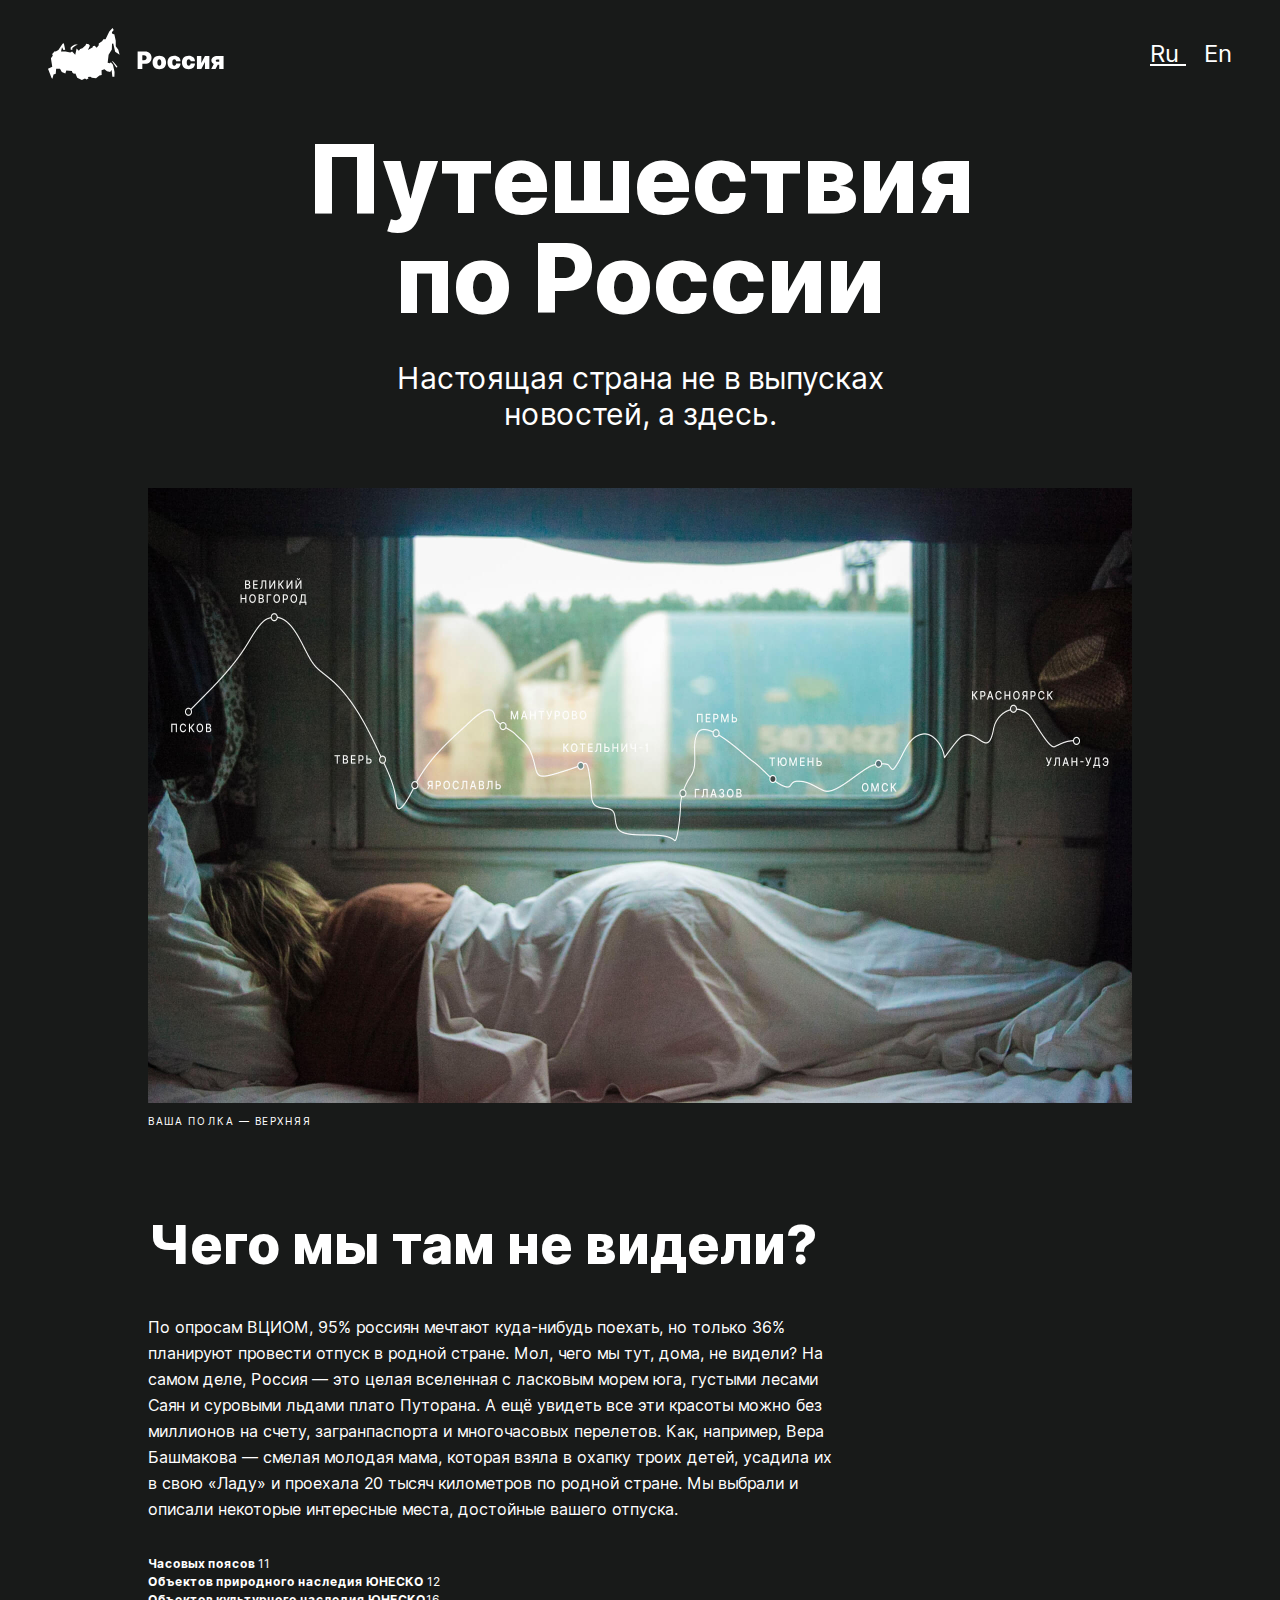
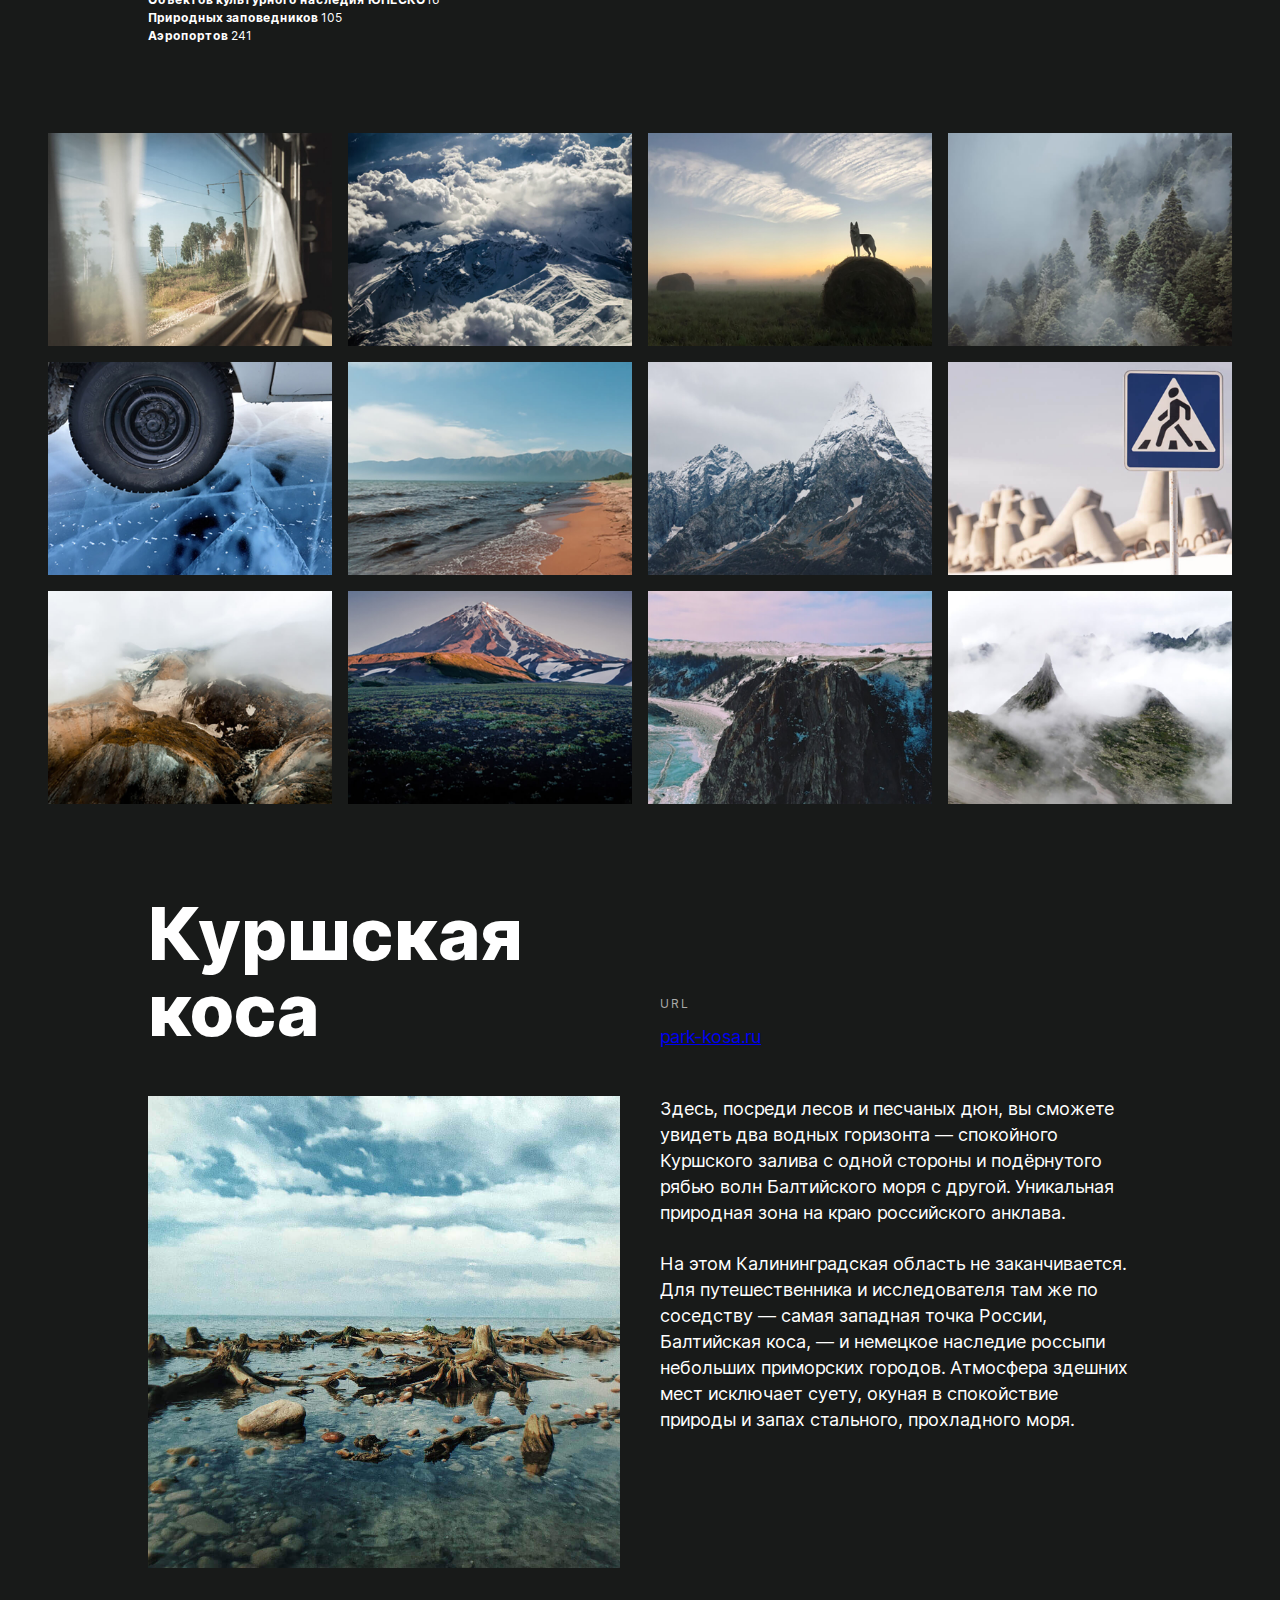
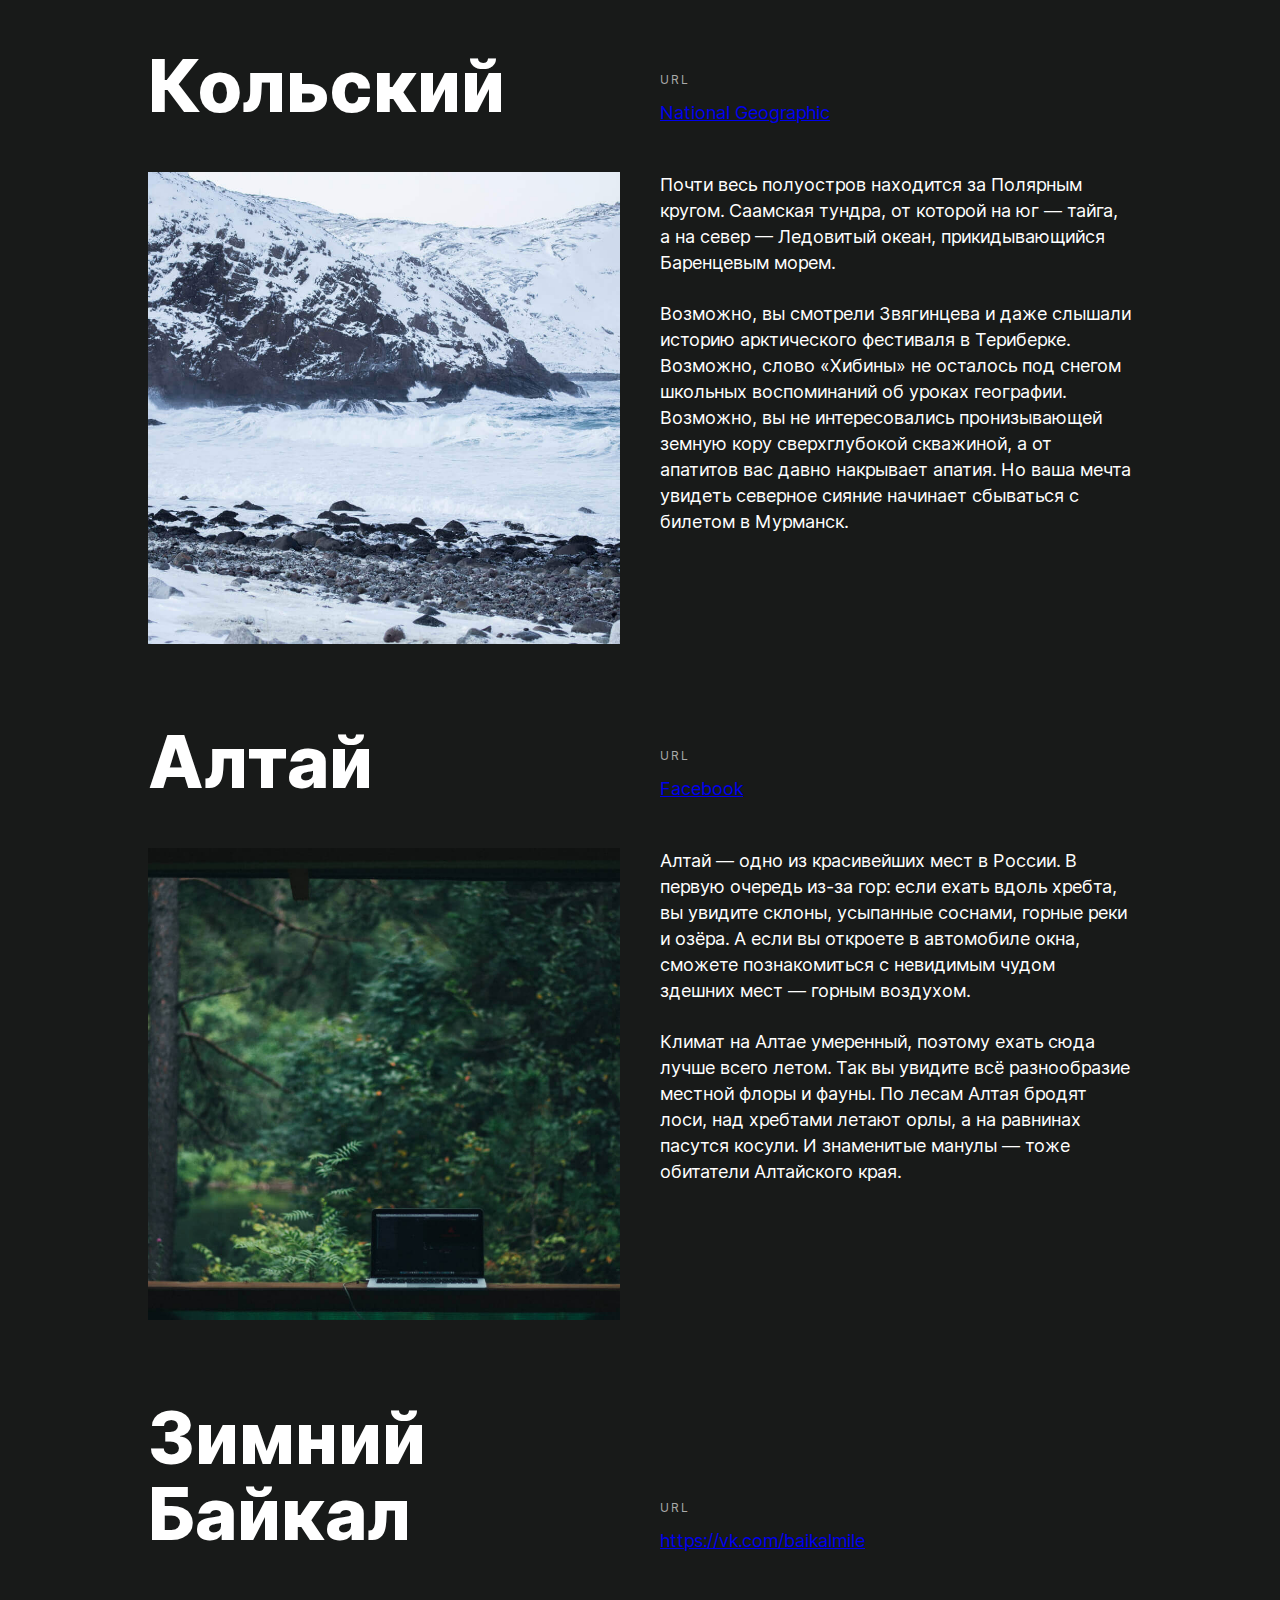
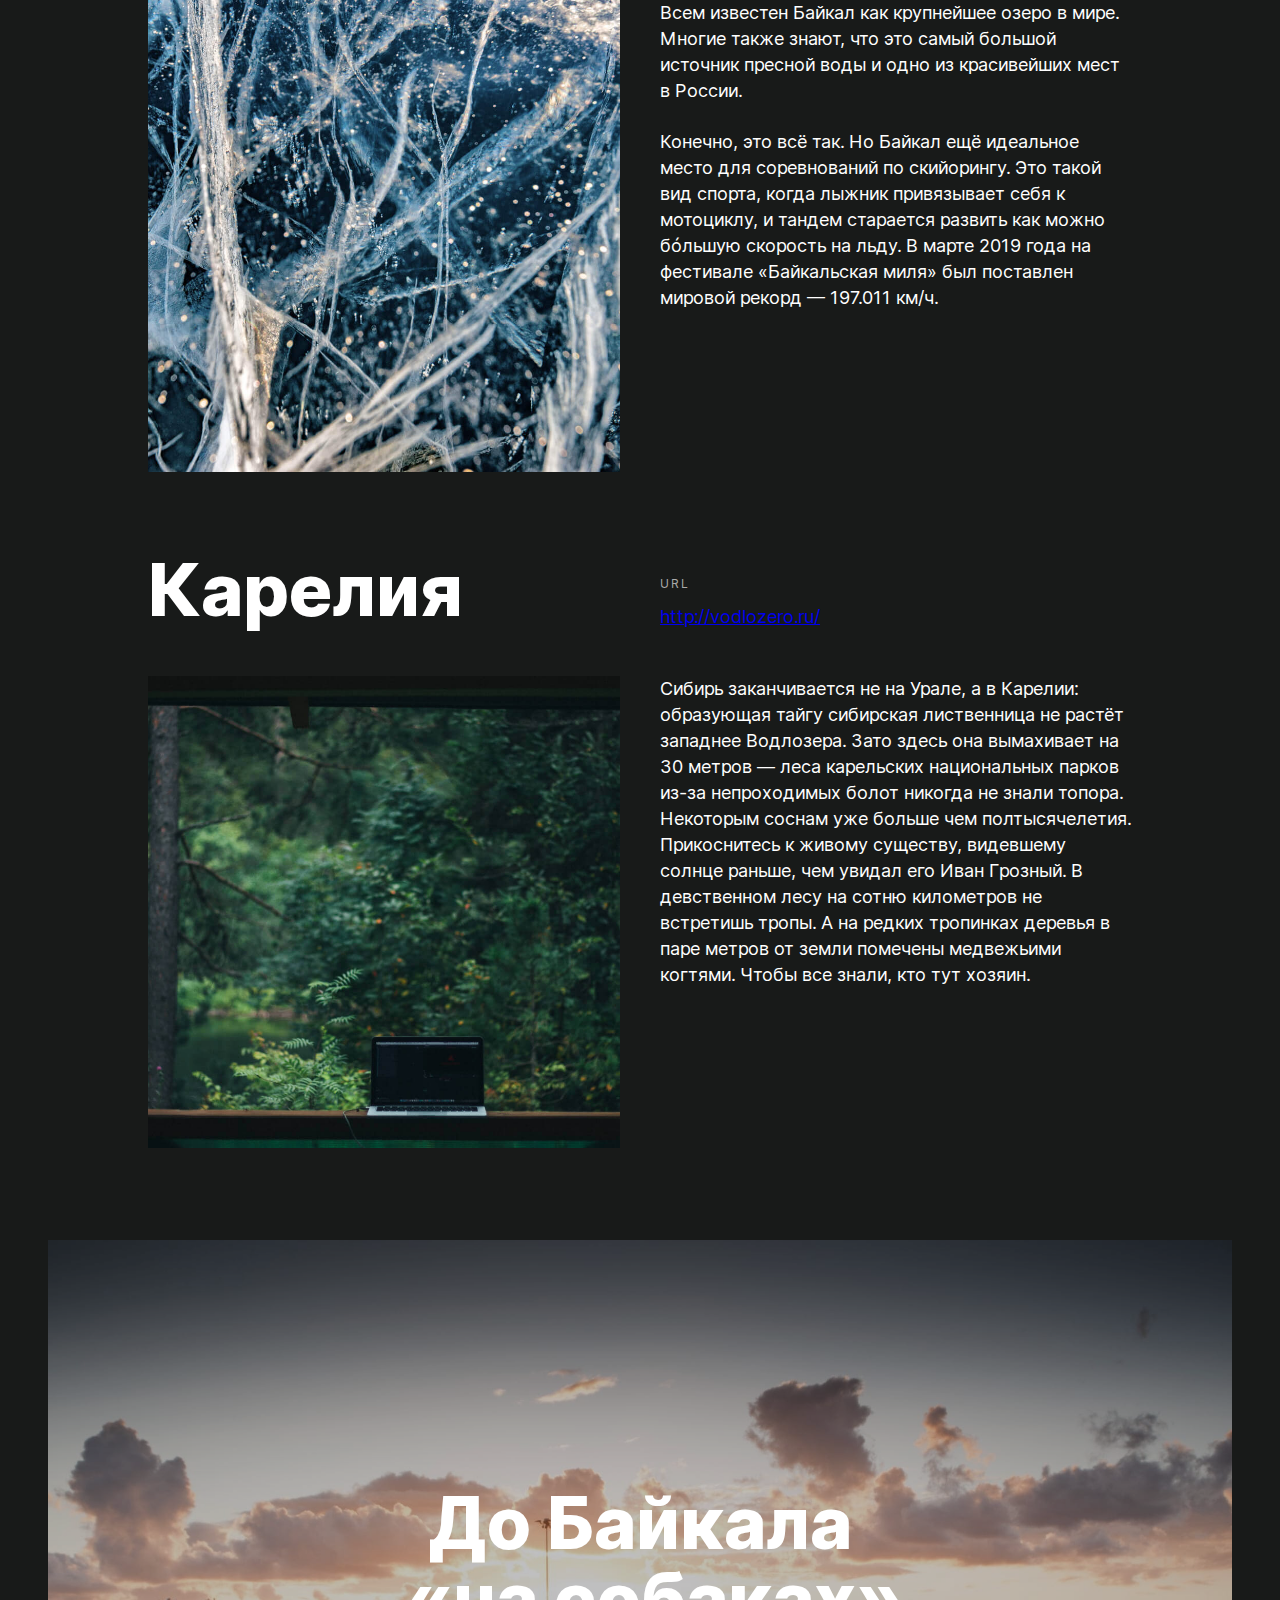
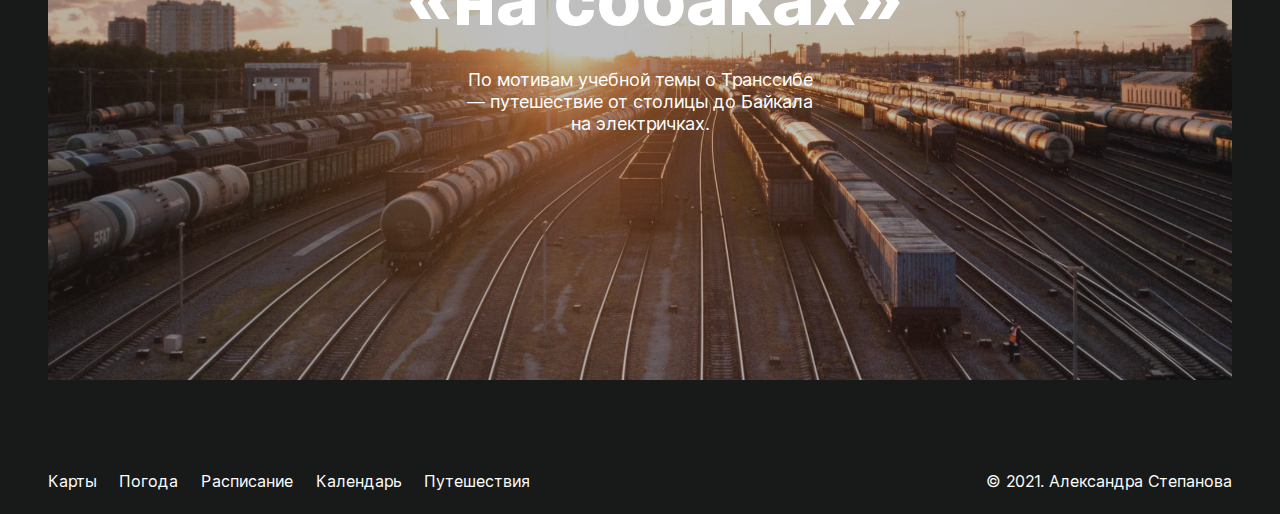
==== index.html @ 67ec5ae7 "1" ====
<!DOCTYPE html>
<html lang="ru">

<head>
	<meta charset="UTF-8" />
	<meta name="viewport" content="width=device-width, initial-scale=1.0" />
	<link rel="stylesheet" href="./pages/index.css" />
	<title>Путешествия по Росиии</title>
</head>

<body class="body">
	<div class="page">
		<header class="header">
			<img class="header__logo" src="./images/sprint-3-images/header-logo.svg" alt="Карта России">
			<div>
				<a class="header__lang-link_active" href=""> Ru </a>
				<a class="header__lang-link" href=""> En</a>
			</div>
		</header>
		<main>
			<section class="lead wrapper">
				<h1 class="lead__title">Путешествия по России</h1>
				<p class="lead__subtitle">Настоящая страна не в выпусках новостей, а здесь.</p>
				<img class="lead__image" src="./images/sprint-3-images/lead-polka.jpg" alt="Полка">
				<p class="lead__caption">ваша полка — верхняя</p>
			</section>
			<section class="intro wrapper">
				<h2 class="intro__title">Чего мы там не видели?</h2>
				<p class="intro__text"> По опросам ВЦИОМ, 95% россиян мечтают куда-нибудь поехать, но только 36% планируют
					провести отпуск в родной стране. Мол, чего мы тут, дома, не видели? На самом деле, Россия — это целая
					вселенная с
					ласковым морем юга, густыми лесами Саян и суровыми льдами плато Путорана. А ещё увидеть все эти красоты
					можно без
					миллионов на счету, загранпаспорта и многочасовых перелетов. Как, например, Вера Башмакова — смелая
					молодая мама,
					которая взяла в охапку троих детей, усадила их в свою «Ладу» и проехала 20 тысяч километров по родной
					стране. Мы
					выбрали и описали некоторые интересные места, достойные вашего отпуска.
				</p>
				<ul class="intro__list">
					<li> Часовых поясов <span class="intro__list_normal"> 11</span></li>
					<li> Объектов природного наследия ЮНЕСКО <span class="intro__list_normal">12</span></li>
					<li>Объектов культурного наследия ЮНЕСКО<span class="intro__list_normal">16</span></li>
					<li>Природных заповедников <span class="intro__list_normal">105</span></li>
					<li>Аэропортов <span class="intro__list_normal">241</span></li>
				</ul>
			</section>
			<section class="photo-grid">
				<img class="photo-grid__item" src="./images/sprint-3-images/photo-grid-train.jpg" alt="картинка">
				<img class="photo-grid__item" src="./images/sprint-3-images/photo-grid-atharva-tulsi.jpg" alt="картинка">
				<img class="photo-grid__item" src="./images/sprint-3-images/photo-grid-tuman.jpg" alt="картинка">
				<img class="photo-grid__item" src="./images/sprint-3-images/photo-grid-sochi.jpg" alt="картинка">
				<img class="photo-grid__item" src="./images/sprint-3-images/photo-grid-arisa.jpg" alt="картинка">
				<img class="photo-grid__item" src="./images/sprint-3-images/photo-grid-baikal.jpg" alt="картинка">
				<img class="photo-grid__item" src="./images/sprint-3-images/photo-grid-elbrus.jpg" alt="картинка">
				<img class="photo-grid__item" src="./images/sprint-3-images/photo-grid-kondratiev.jpg" alt="картинка">
				<img class="photo-grid__item" src="./images/sprint-3-images/photo-grid-kamchatka-1.jpg" alt="картинка">
				<img class="photo-grid__item" src="./images/sprint-3-images/photo-grid-kamchatka-2.jpg" alt="картинка">
				<img class="photo-grid__item" src="./images/sprint-3-images/photo-grid-baikal-2.jpg" alt="картинка">
				<img class="photo-grid__item" src="./images/sprint-3-images/photo-grid-ergaki.jpg" alt="картинка">
			</section>
			<section class="places wrapper">
				<div class="place">
					<h3 class="place__title">Куршская коса</h3>
					<div class="place__website">
						<p class="place__url-heading">URL</p>
						<a class="place__link" href="http://park-kosa.ru">park-kosa.ru</a>
					</div>
					<img class="place__image" src="./images/sprint-3-images/place-kosa.jpg" alt="Коса">
					<div class="place__paragraph">
						<p>
							Здесь, посреди лесов и песчаных дюн, вы сможете увидеть два водных горизонта — спокойного Куршского
							залива с одной стороны и подёрнутого рябью волн Балтийского моря с другой. Уникальная природная
							зона на краю российского анклава.
						</p>
						<p>На этом Калининградская область не заканчивается. Для путешественника и исследователя там же по
							соседству — самая западная точка России, Балтийская коса, — и немецкое наследие россыпи небольших
							приморских городов. Атмосфера здешних мест исключает суету, окуная в спокойствие природы и запах
							стального, прохладного моря.</p>
					</div>
				</div>
				<div class="place">
					<h3 class="place__title">Кольский</h3>
					<div class="place__website">
						<p class="place__url-heading">URL</p>
						<a class="place__link" href="https://yourshot.nationalgeographic.com/photos/?keywords=kolskiy">National Geographic</a>
					</div>
					<img class="place__image" src="./images/sprint-3-images/place-kolsky.jpg" alt="Кольский">
					<div class="place__paragraph">
						<p>
							Почти весь полуостров находится за Полярным кругом. Саамская тундра, от которой на юг —
							тайга, а на север — Ледовитый океан, прикидывающийся Баренцевым морем.
						</p>
						<p>Возможно, вы смотрели Звягинцева и даже слышали историю арктического фестиваля в Териберке.
							Возможно, слово «Хибины» не осталось под снегом школьных воспоминаний об уроках географии.
							Возможно, вы не интересовались пронизывающей земную кору сверхглубокой скважиной, а от апатитов вас
							давно накрывает апатия. Но ваша мечта увидеть северное сияние начинает сбываться с билетом
							в Мурманск.</p>
					</div>
				</div>
				<div class="place">
					<h3 class="place__title">Алтай</h3>
					<div class="place__website"> 
						<p class="place__url-heading">URL</p>
						<a class="place__link"
							href="https://www.facebook.com/vera.bashmakova/posts/10156011613718822">Facebook</a> </div>
					<img class="place__image" src="./images/sprint-3-images/place-altai.jpg" alt="Алтай">
					<div class="place__paragraph">
						<p>
							Алтай — одно из красивейших мест в России.
							В первую очередь из-за гор: если ехать вдоль хребта, вы увидите склоны, усыпанные соснами, горные
							реки и озёра. А если вы откроете в автомобиле окна, сможете познакомиться с невидимым чудом здешних
							мест — горным воздухом.
						</p>
						<p>Климат на Алтае умеренный, поэтому ехать сюда лучше всего летом. Так вы увидите всё разнообразие
							местной флоры и фауны. По лесам Алтая бродят лоси, над хребтами летают орлы, а на равнинах пасутся
							косули. И знаменитые манулы — тоже обитатели Алтайского края.</p>
					</div>
				</div>
				<div class="place">
					<h3 class="place__title">Зимний Байкал</h3>
					<div class="place__website"> 
						<p class="place__url-heading">URL</p>
						<a class="place__link"
							href="https://vk.com/baikalmile">https://vk.com/baikalmile</a>
					</div>
					<img class="place__image" src="./images/sprint-3-images/place-winter-baikal.jpg" alt="Байкал">
					<div class="place__paragraph">
						<p>
							Всем известен Байкал как крупнейшее озеро
							в мире. Многие также знают, что это самый большой источник пресной воды и одно из красивейших мест
							в России.
						</p>
						<p>Конечно, это всё так. Но Байкал ещё идеальное место для соревнований по скийорингу. Это такой вид
							спорта, когда лыжник привязывает себя
							к мотоциклу, и тандем старается развить как можно бóльшую скорость на льду. В марте 2019 года на
							фестивале «Байкальская миля» был поставлен мировой рекорд — 197.011 км/ч.</p>
					</div>
				</div>
				<div class="place">
					<h3 class="place__title">Карелия</h3>
					<div class="place__website"> 
						<p class="place__url-heading">URL</p>
						<a class="place__link" href="http://vodlozero.ru">http://vodlozero.ru/</a>
					</div>
					<img class="place__image" src="./images/sprint-3-images/place-altai.jpg" alt="Карелия">
					<div class="place__paragraph">
						<p>
							Сибирь заканчивается не на Урале, а в Карелии: образующая тайгу сибирская лиственница не растёт
							западнее Водлозера. Зато здесь она вымахивает на 30 метров — леса карельских национальных парков
							из-за непроходимых болот никогда не знали топора. Некоторым соснам уже больше чем полтысячелетия.
							Прикоснитесь к живому существу, видевшему солнце раньше, чем увидал его Иван Грозный.
							В девственном лесу на сотню километров не встретишь тропы. А на редких тропинках деревья
							в паре метров от земли помечены медвежьими когтями. Чтобы все знали, кто тут хозяин.</p>
					</div>
				</div>
			</section>
			<section class="cover">
				<a href="https://stampsy.com/na-elektrichkakh-do-baikala">
					<h4 class="cover__title">До Байкала «на собаках»</h4>
					<p class="cover__subtitle">По мотивам учебной темы о Транссибе — путешествие от столицы до Байкала
						на электричках.</p>
					<div class="cover__overlay"></div>
				</a>
			</section>
		</main>
		<footer>
			<div class="footer">
				<div class="footer__links">
					<a class="footer__link" href="https://yandex.ru/maps">Карты</a>
					<a class="footer__link" href="https://yandex.ru/pogoda">Погода</a>
					<a class="footer__link" href="https://rasp.yandex.ru">Расписание</a>
					<a class="footer__link" href="https://calendar.yandex.ru">Календарь</a>
					<a class="footer__link" href="https://travel.yandex.ru">Путешествия</a>
				</div>
				<div class="footer__copyright">© 2021. Александра Степанова</div>
			</div>
		</footer>
	</div>
</body>

</html>
---- pages/index.css ----
@import url(../blocks/vendors/normalize.css);

@import url(../fonts/Web/fonts.css);
@import url(../blocks/body/body.css);

@import url(../blocks/wrapper/wrapper.css);
@import url(../blocks/page/page.css);

@import url(../blocks/header/header.css);
@import url(../blocks/header/__logo/header__logo.css);
@import url(../blocks/header/__lang-links/header__lang-link.css);
@import url(../blocks/header/__lang-links/_active/header__lang-link_active.css);

@import url(../blocks/lead/lead.css);
@import url(../blocks/lead/__title/lead__title.css);
@import url(../blocks/lead/__subtitle/lead__subtitle.css);
@import url(../blocks/lead/__image/lead__image.css);
@import url(../blocks/lead/__caption/lead__caption.css);

@import url(../blocks/intro/intro.css);
@import url(../blocks/intro/__title/intro__title.css);
@import url(../blocks/intro/__text/intro__text.css);
@import url(../blocks/intro/__list/intro__list.css);
@import url(../blocks/intro/__list/_normal/intro__list_normal.css);

@import url(../blocks/photo-grid/photo-grid.css);

@import url(../blocks/places/places.css);
@import url(../blocks/places/place/__title/place__title.css);
@import url(../blocks/places/place/__image/place__image.css);
@import url(../blocks/place/place.css);
@import url(../blocks/places/place/__website/place__website.css);
@import url(../blocks/places/place/__paragraph/place__paragraph.css);

@import url(../blocks/places/place/__website/__link/place__link.css);
@import url(../blocks/places/place/__url-heading/place__url-heading.css);

@import url(../blocks/cover/cover.css);
@import url(../blocks/cover/__overlay/cover__overlay.css);
@import url(../blocks/cover/__title/cover__title.css);
@import url(../blocks/cover/__subtitle/cover__subtitle.css);

@import url(../blocks/footer/footer.css);
@import url(../blocks/footer/__link/footer__link.css);
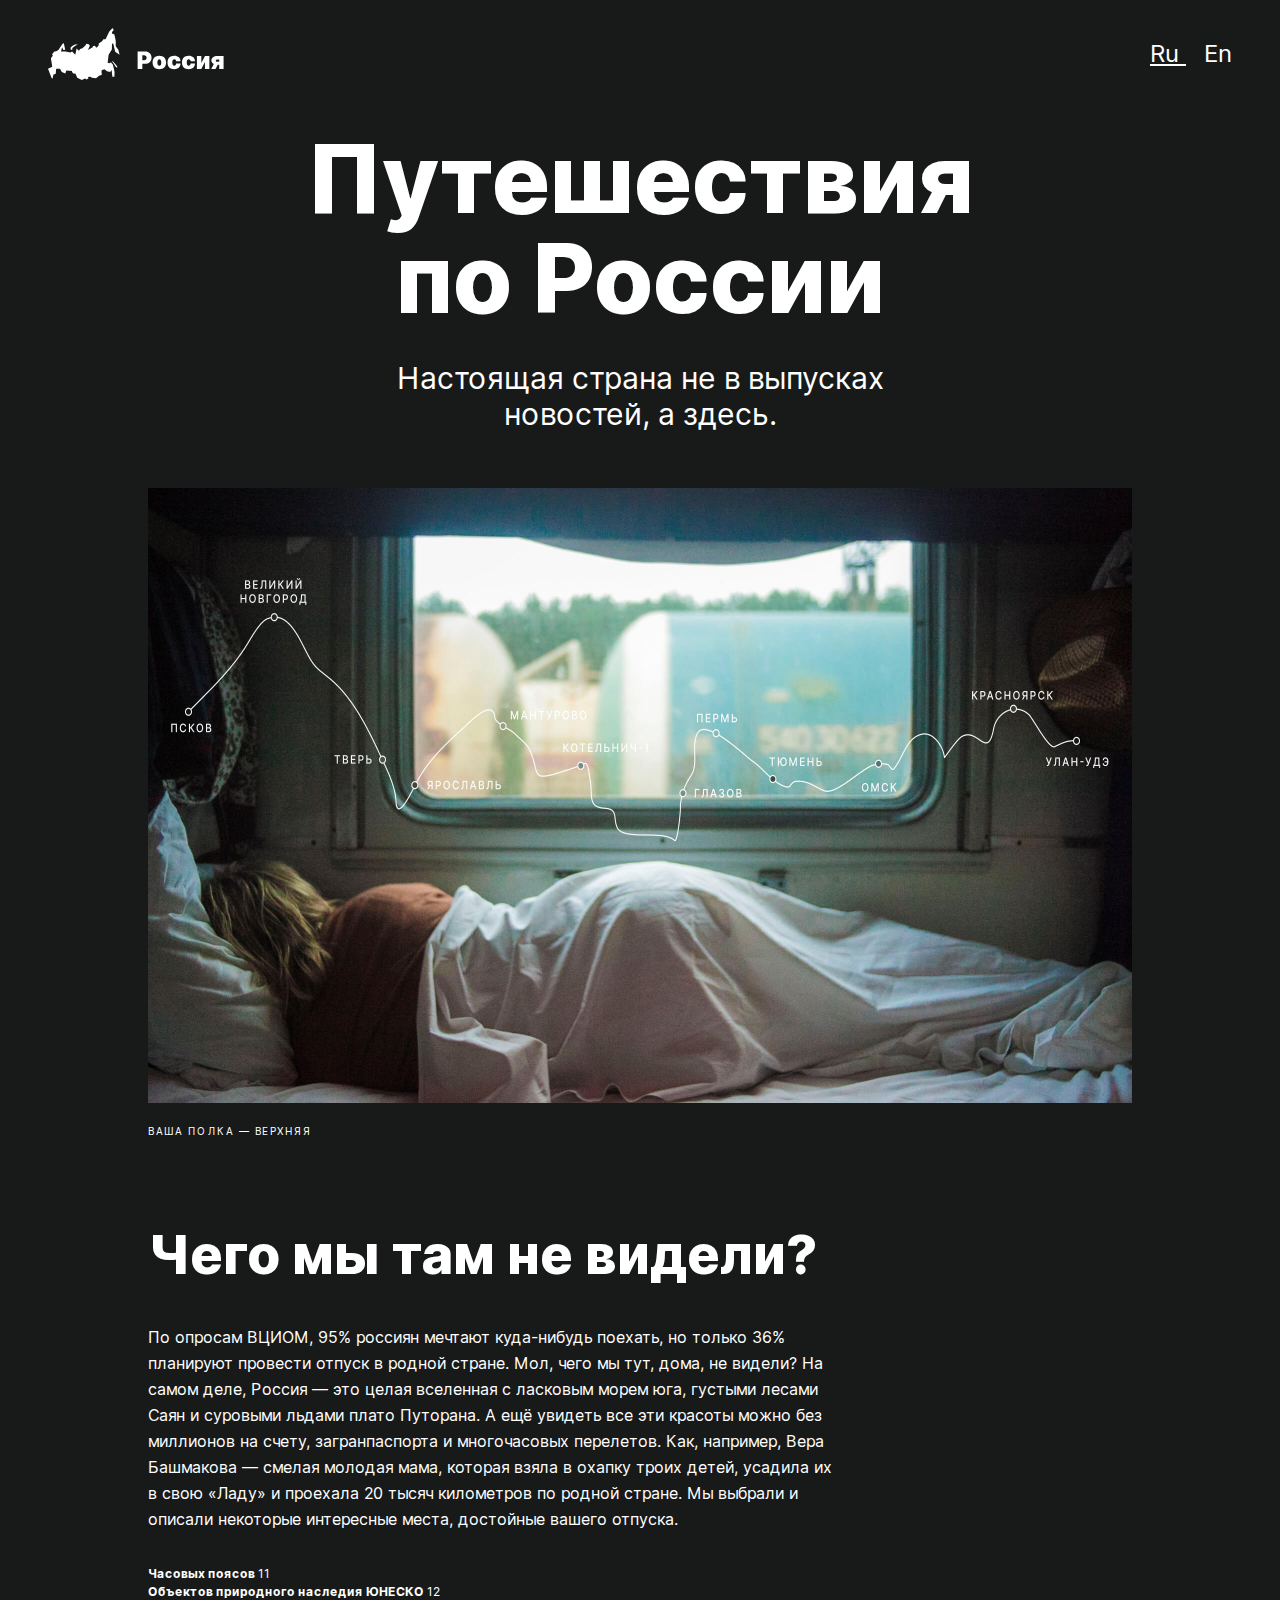
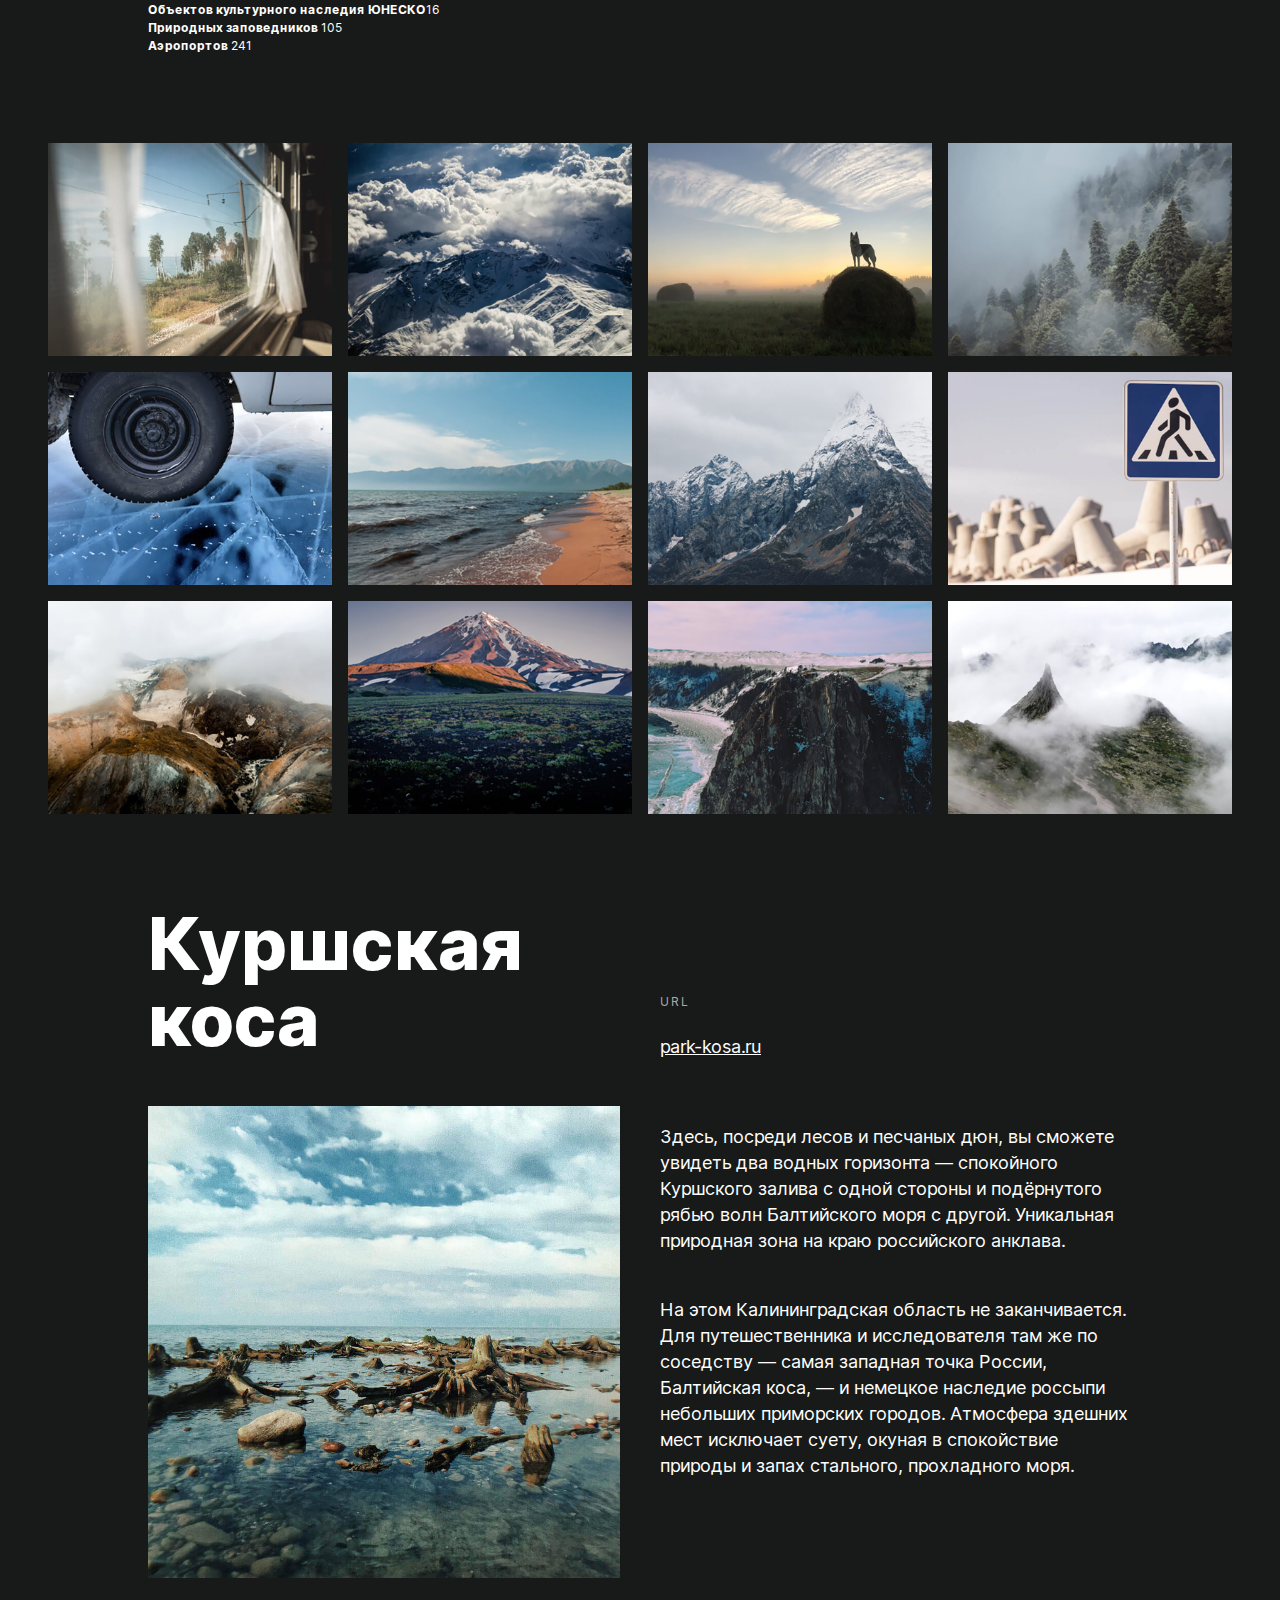
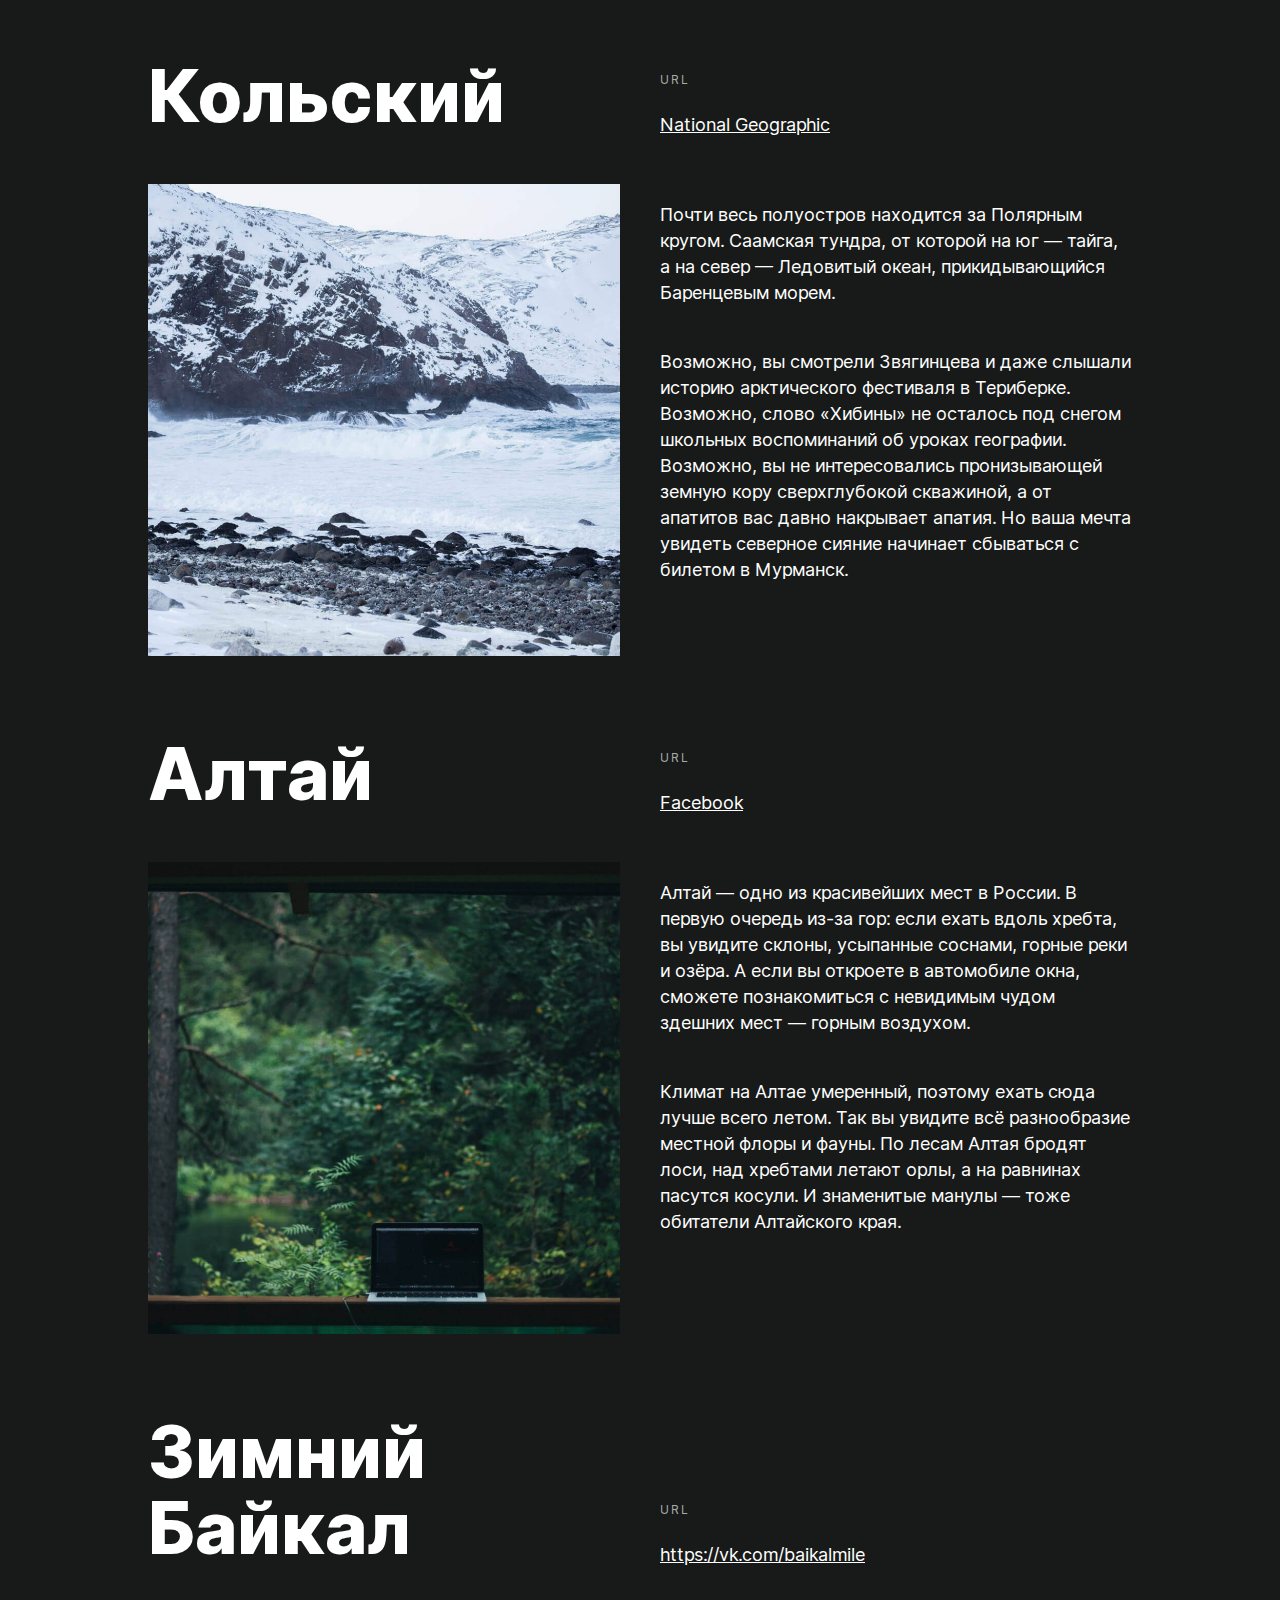
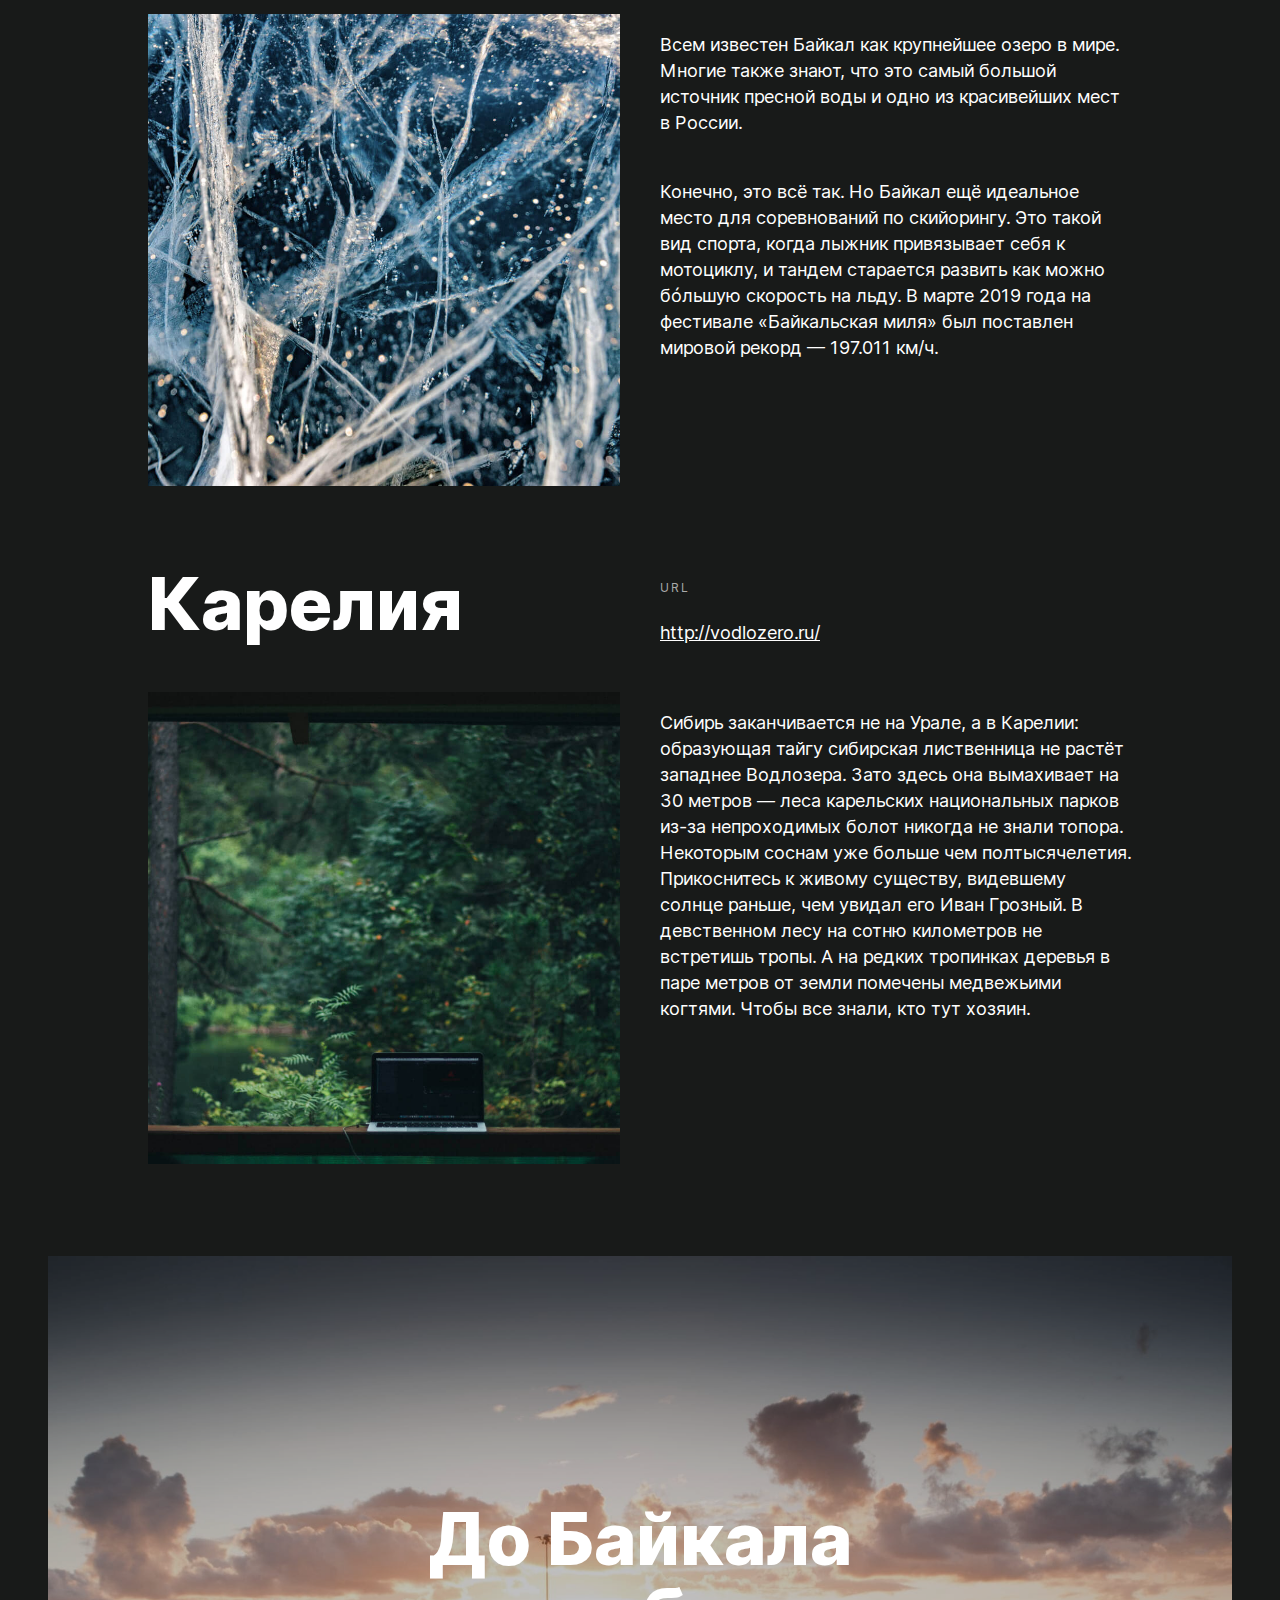
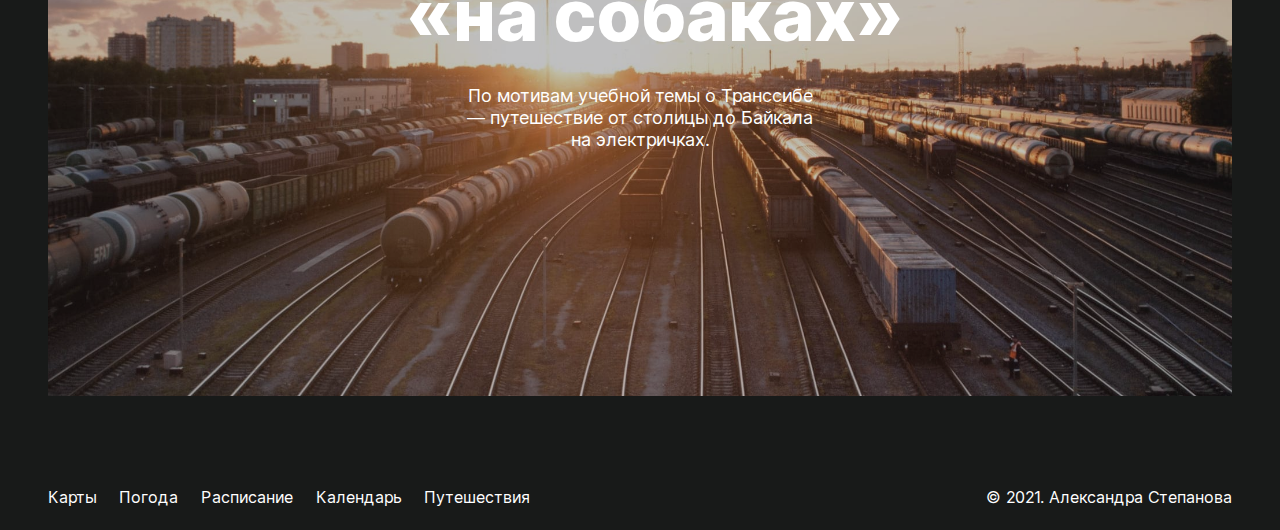
==== commit e9536cca: "1" ====
--- a/index.html
+++ b/index.html
@@ -156,7 +156,7 @@
 				</div>
 			</section>
 			<section class="cover">
-				<a href="https://stampsy.com/na-elektrichkakh-do-baikala">
+				<a class="cover__link" href="https://stampsy.com/na-elektrichkakh-do-baikala">
 					<h4 class="cover__title">До Байкала «на собаках»</h4>
 					<p class="cover__subtitle">По мотивам учебной темы о Транссибе — путешествие от столицы до Байкала
 						на электричках.</p>
--- a/pages/index.css
+++ b/pages/index.css
@@ -24,21 +24,24 @@
 @import url(../blocks/intro/__list/_normal/intro__list_normal.css);
 
 @import url(../blocks/photo-grid/photo-grid.css);
+@import url(../blocks/photo-grid/__item/photo-grid__item.css);
 
 @import url(../blocks/places/places.css);
-@import url(../blocks/places/place/__title/place__title.css);
-@import url(../blocks/places/place/__image/place__image.css);
+
+@import url(../blocks/place/__title/place__title.css);
+@import url(../blocks/place/__image/place__image.css);
 @import url(../blocks/place/place.css);
-@import url(../blocks/places/place/__website/place__website.css);
-@import url(../blocks/places/place/__paragraph/place__paragraph.css);
+@import url(../blocks/place/__website/place__website.css);
+@import url(../blocks/place/__paragraph/place__paragraph.css);
 
-@import url(../blocks/places/place/__website/__link/place__link.css);
-@import url(../blocks/places/place/__url-heading/place__url-heading.css);
+@import url(../blocks/place/__link/place__link.css);
+@import url(../blocks/place/__url-heading/place__url-heading.css);
 
 @import url(../blocks/cover/cover.css);
 @import url(../blocks/cover/__overlay/cover__overlay.css);
 @import url(../blocks/cover/__title/cover__title.css);
 @import url(../blocks/cover/__subtitle/cover__subtitle.css);
+@import url(..//blocks/cover/__link/cover__link.css);
 
 @import url(../blocks/footer/footer.css);
 @import url(../blocks/footer/__link/footer__link.css);
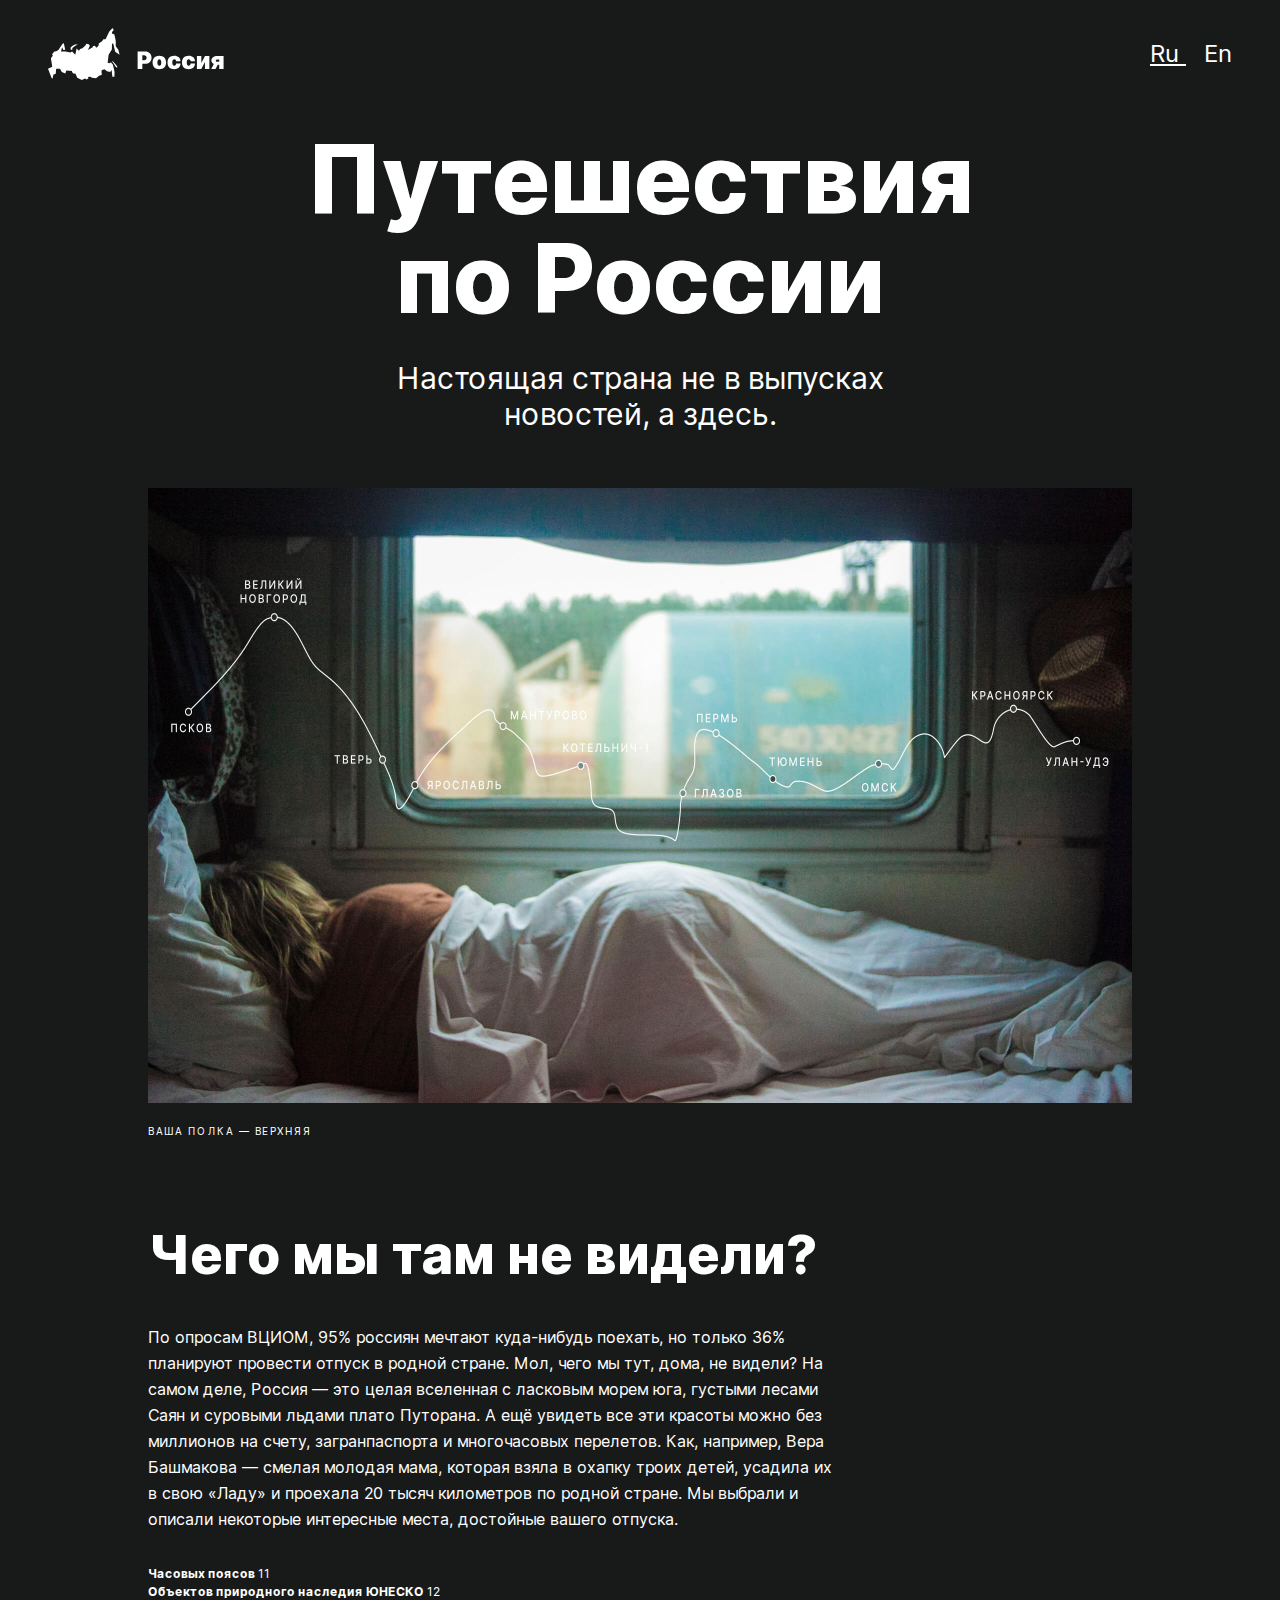
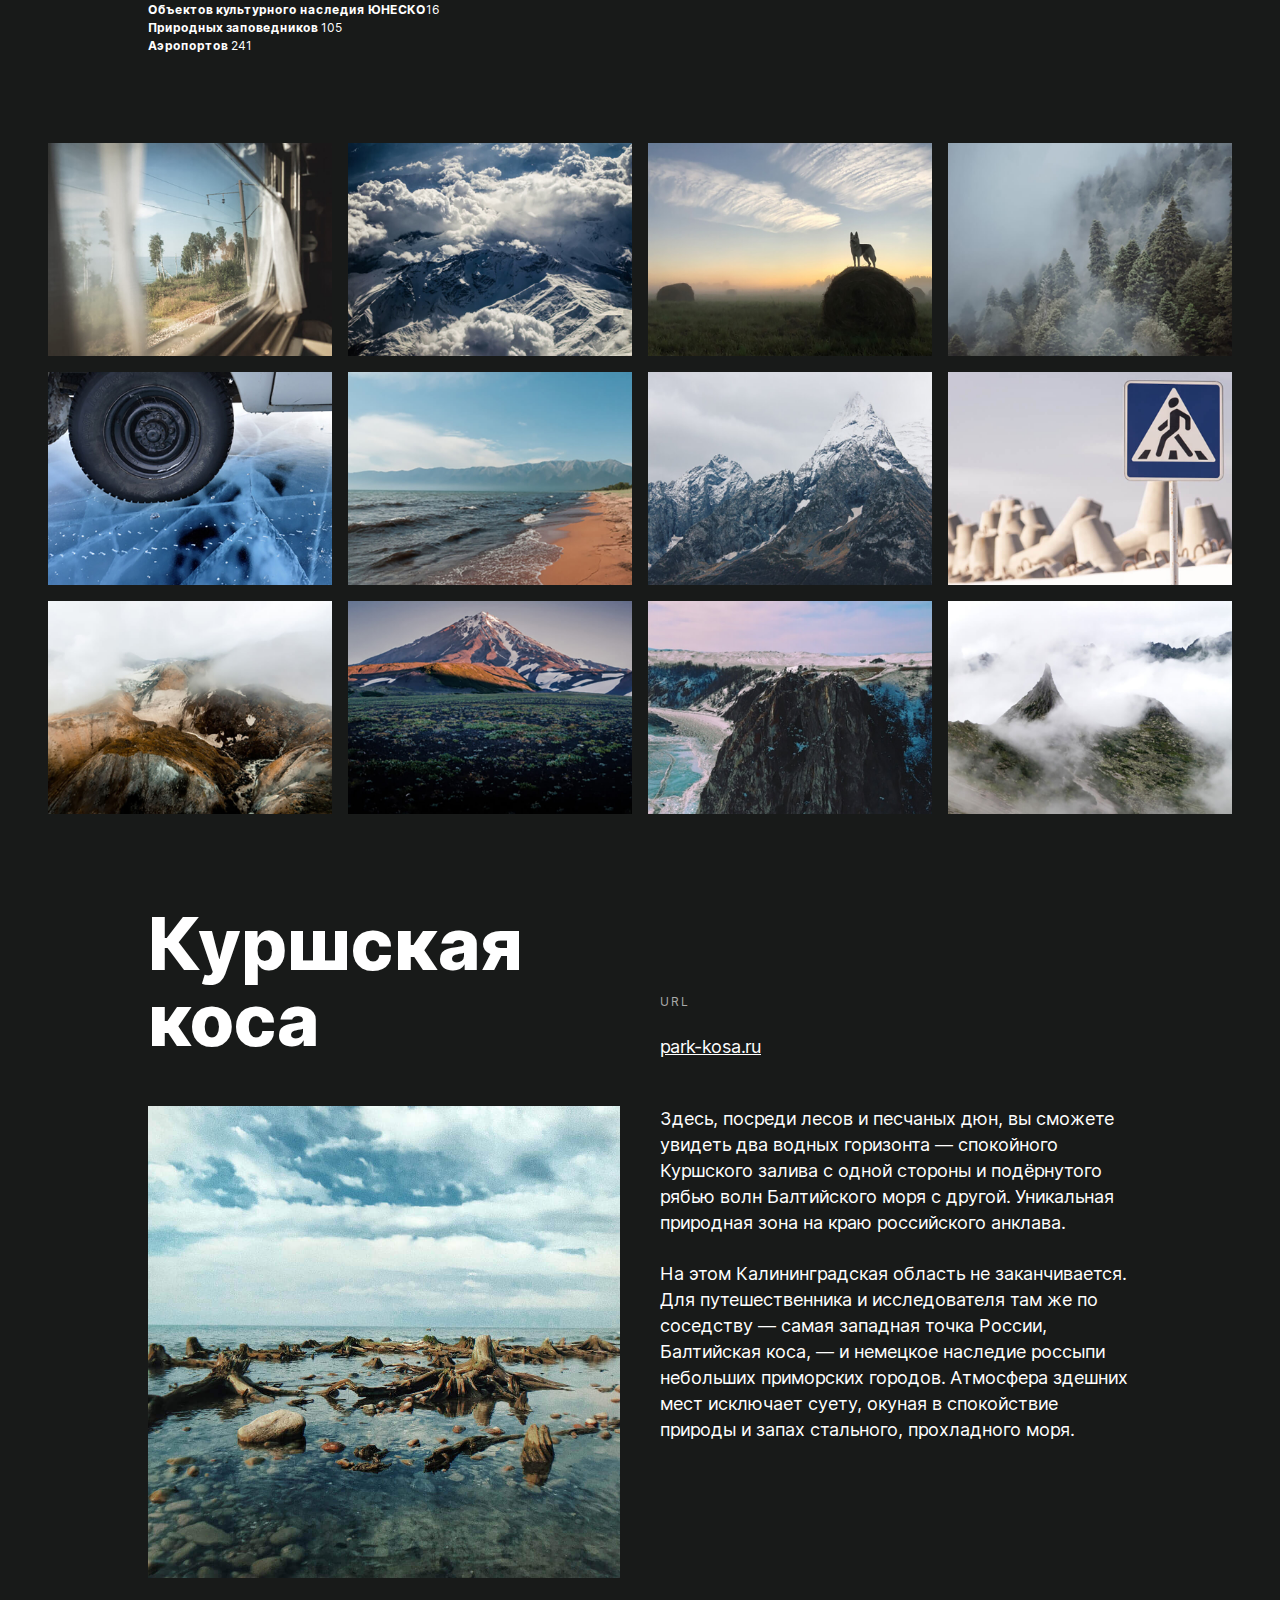
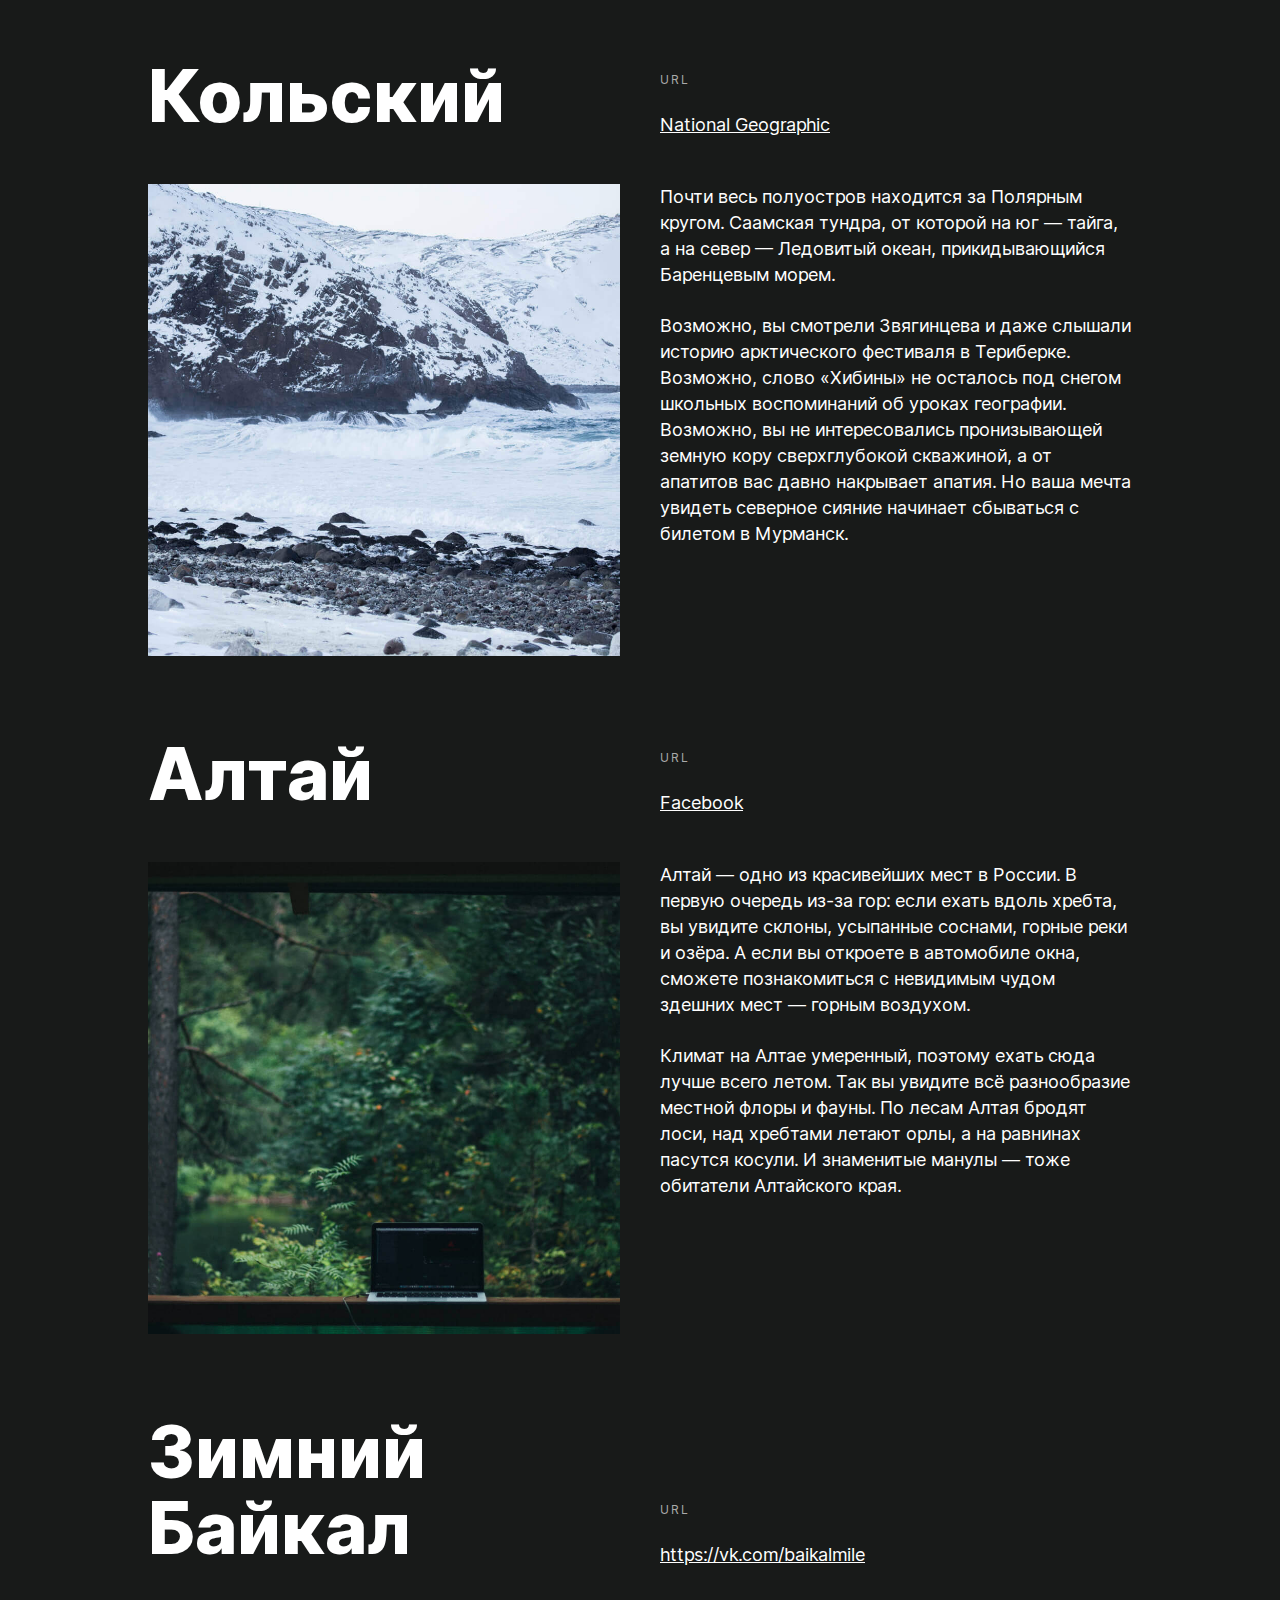
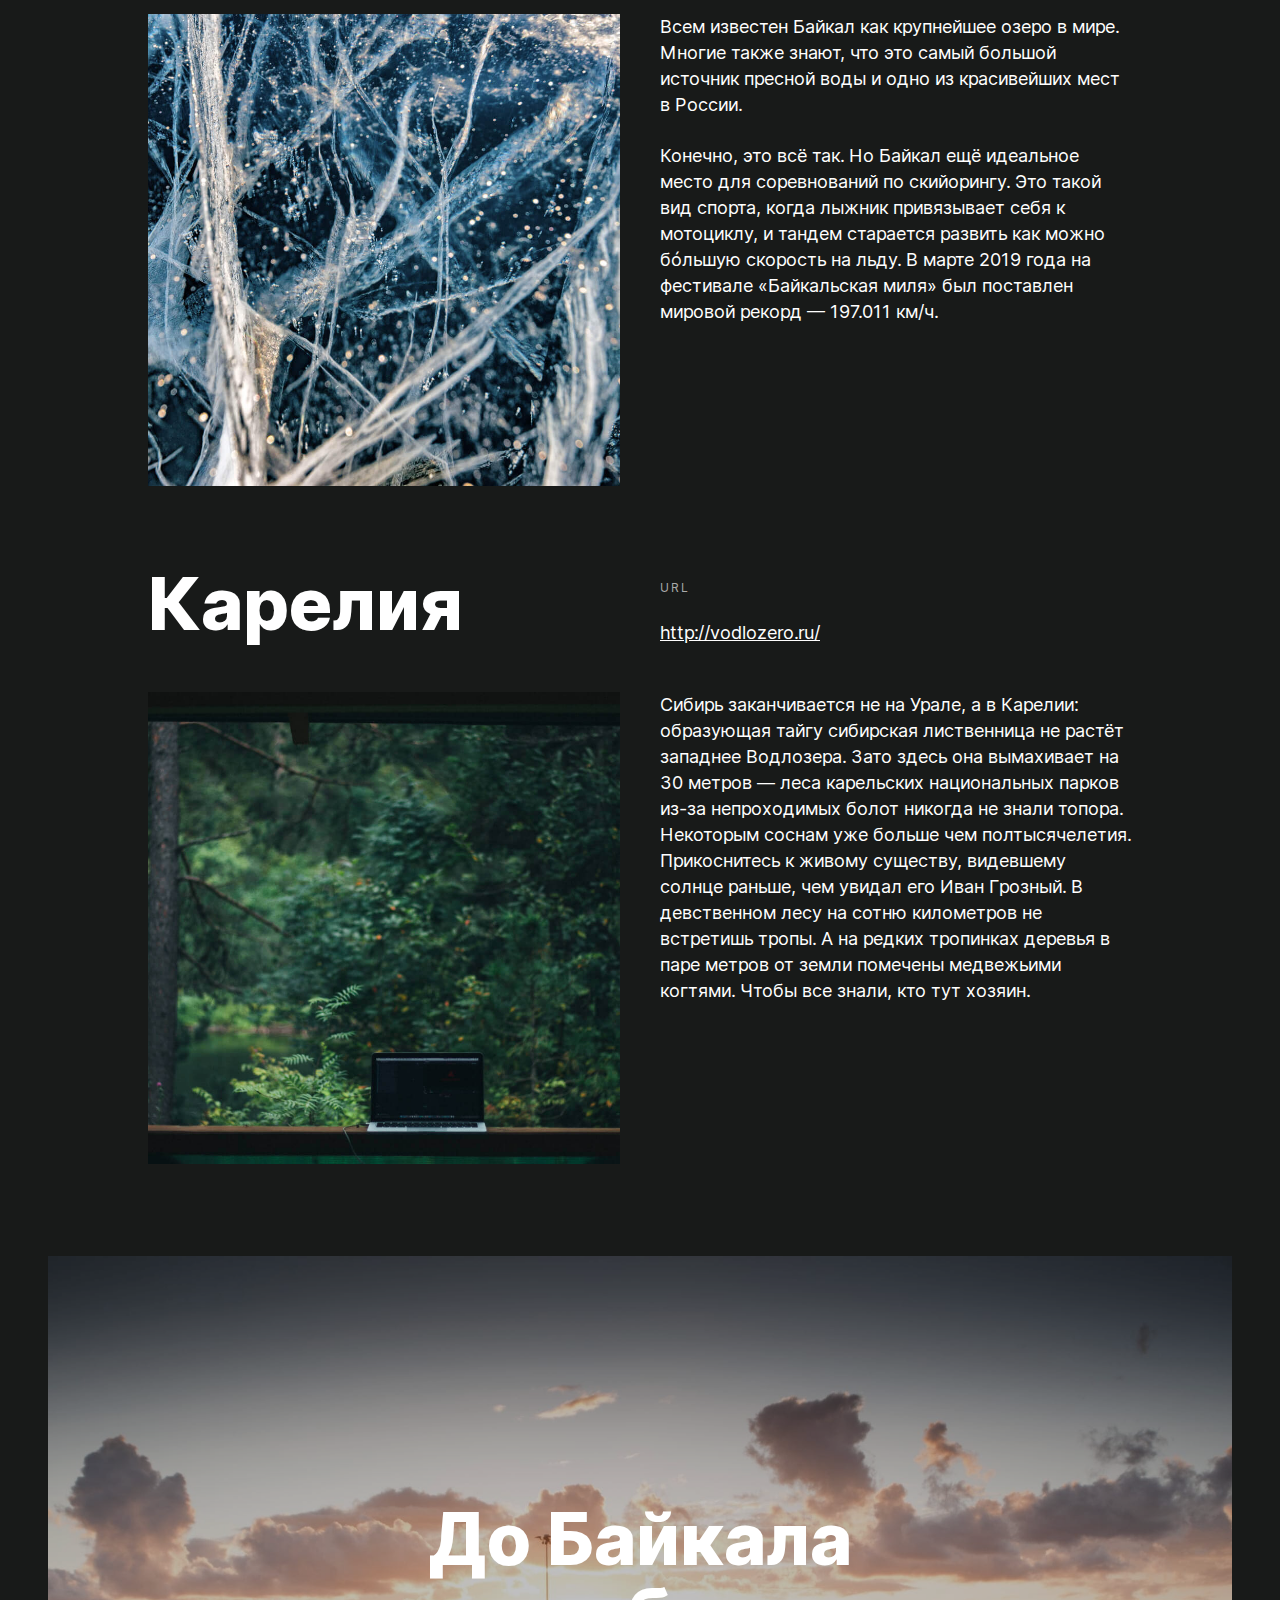
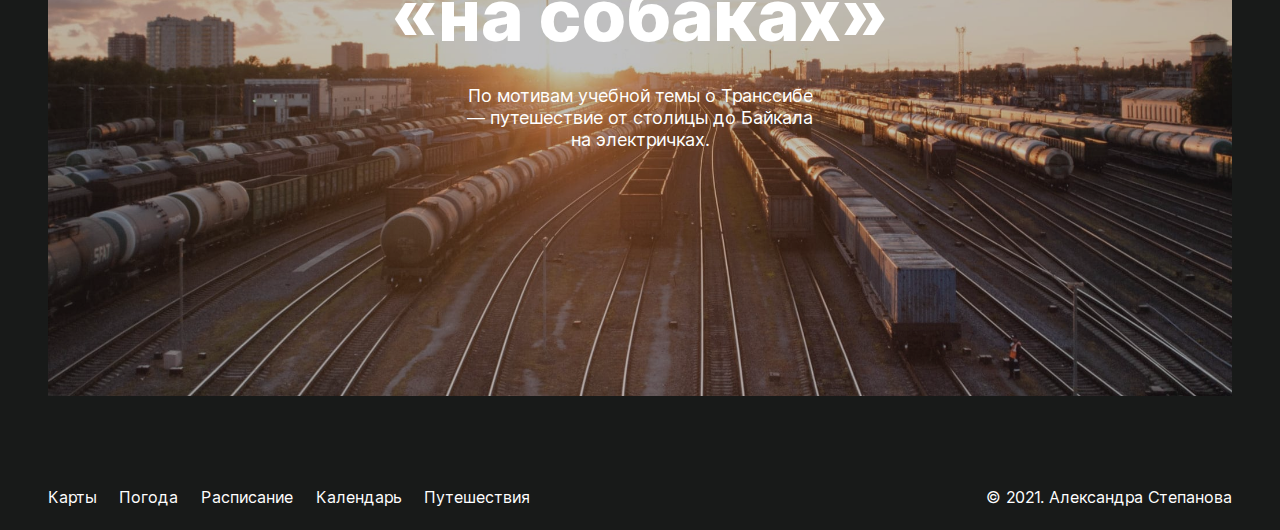
==== commit 8bd54fa9: "1" ====
--- a/index.html
+++ b/index.html
@@ -13,7 +13,7 @@
 		<header class="header">
 			<img class="header__logo" src="./images/sprint-3-images/header-logo.svg" alt="Карта России">
 			<div>
-				<a class="header__lang-link_active" href=""> Ru </a>
+				<a class="header__lang-link header__lang-link_active" href=""> Ru </a>
 				<a class="header__lang-link" href=""> En</a>
 			</div>
 		</header>
@@ -68,12 +68,12 @@
 					</div>
 					<img class="place__image" src="./images/sprint-3-images/place-kosa.jpg" alt="Коса">
 					<div class="place__paragraph">
-						<p>
+						<p class="place__paragraph_p">
 							Здесь, посреди лесов и песчаных дюн, вы сможете увидеть два водных горизонта — спокойного Куршского
 							залива с одной стороны и подёрнутого рябью волн Балтийского моря с другой. Уникальная природная
 							зона на краю российского анклава.
 						</p>
-						<p>На этом Калининградская область не заканчивается. Для путешественника и исследователя там же по
+						<p class="place__paragraph_p">На этом Калининградская область не заканчивается. Для путешественника и исследователя там же по
 							соседству — самая западная точка России, Балтийская коса, — и немецкое наследие россыпи небольших
 							приморских городов. Атмосфера здешних мест исключает суету, окуная в спокойствие природы и запах
 							стального, прохладного моря.</p>
@@ -87,11 +87,11 @@
 					</div>
 					<img class="place__image" src="./images/sprint-3-images/place-kolsky.jpg" alt="Кольский">
 					<div class="place__paragraph">
-						<p>
+						<p class="place__paragraph_p">
 							Почти весь полуостров находится за Полярным кругом. Саамская тундра, от которой на юг —
 							тайга, а на север — Ледовитый океан, прикидывающийся Баренцевым морем.
 						</p>
-						<p>Возможно, вы смотрели Звягинцева и даже слышали историю арктического фестиваля в Териберке.
+						<p class="place__paragraph_p">Возможно, вы смотрели Звягинцева и даже слышали историю арктического фестиваля в Териберке.
 							Возможно, слово «Хибины» не осталось под снегом школьных воспоминаний об уроках географии.
 							Возможно, вы не интересовались пронизывающей земную кору сверхглубокой скважиной, а от апатитов вас
 							давно накрывает апатия. Но ваша мечта увидеть северное сияние начинает сбываться с билетом
@@ -106,13 +106,13 @@
 							href="https://www.facebook.com/vera.bashmakova/posts/10156011613718822">Facebook</a> </div>
 					<img class="place__image" src="./images/sprint-3-images/place-altai.jpg" alt="Алтай">
 					<div class="place__paragraph">
-						<p>
+						<p class="place__paragraph_p">
 							Алтай — одно из красивейших мест в России.
 							В первую очередь из-за гор: если ехать вдоль хребта, вы увидите склоны, усыпанные соснами, горные
 							реки и озёра. А если вы откроете в автомобиле окна, сможете познакомиться с невидимым чудом здешних
 							мест — горным воздухом.
 						</p>
-						<p>Климат на Алтае умеренный, поэтому ехать сюда лучше всего летом. Так вы увидите всё разнообразие
+						<p class="place__paragraph_p">Климат на Алтае умеренный, поэтому ехать сюда лучше всего летом. Так вы увидите всё разнообразие
 							местной флоры и фауны. По лесам Алтая бродят лоси, над хребтами летают орлы, а на равнинах пасутся
 							косули. И знаменитые манулы — тоже обитатели Алтайского края.</p>
 					</div>
@@ -126,12 +126,12 @@
 					</div>
 					<img class="place__image" src="./images/sprint-3-images/place-winter-baikal.jpg" alt="Байкал">
 					<div class="place__paragraph">
-						<p>
+						<p class="place__paragraph_p">
 							Всем известен Байкал как крупнейшее озеро
 							в мире. Многие также знают, что это самый большой источник пресной воды и одно из красивейших мест
 							в России.
 						</p>
-						<p>Конечно, это всё так. Но Байкал ещё идеальное место для соревнований по скийорингу. Это такой вид
+						<p class="place__paragraph_p">Конечно, это всё так. Но Байкал ещё идеальное место для соревнований по скийорингу. Это такой вид
 							спорта, когда лыжник привязывает себя
 							к мотоциклу, и тандем старается развить как можно бóльшую скорость на льду. В марте 2019 года на
 							фестивале «Байкальская миля» был поставлен мировой рекорд — 197.011 км/ч.</p>
@@ -145,7 +145,7 @@
 					</div>
 					<img class="place__image" src="./images/sprint-3-images/place-altai.jpg" alt="Карелия">
 					<div class="place__paragraph">
-						<p>
+						<p class="place__paragraph_p">
 							Сибирь заканчивается не на Урале, а в Карелии: образующая тайгу сибирская лиственница не растёт
 							западнее Водлозера. Зато здесь она вымахивает на 30 метров — леса карельских национальных парков
 							из-за непроходимых болот никогда не знали топора. Некоторым соснам уже больше чем полтысячелетия.
--- a/pages/index.css
+++ b/pages/index.css
@@ -33,6 +33,7 @@
 @import url(../blocks/place/place.css);
 @import url(../blocks/place/__website/place__website.css);
 @import url(../blocks/place/__paragraph/place__paragraph.css);
+@import url(../blocks/place/__paragraph/_p/place__paragraph_p.css);
 
 @import url(../blocks/place/__link/place__link.css);
 @import url(../blocks/place/__url-heading/place__url-heading.css);
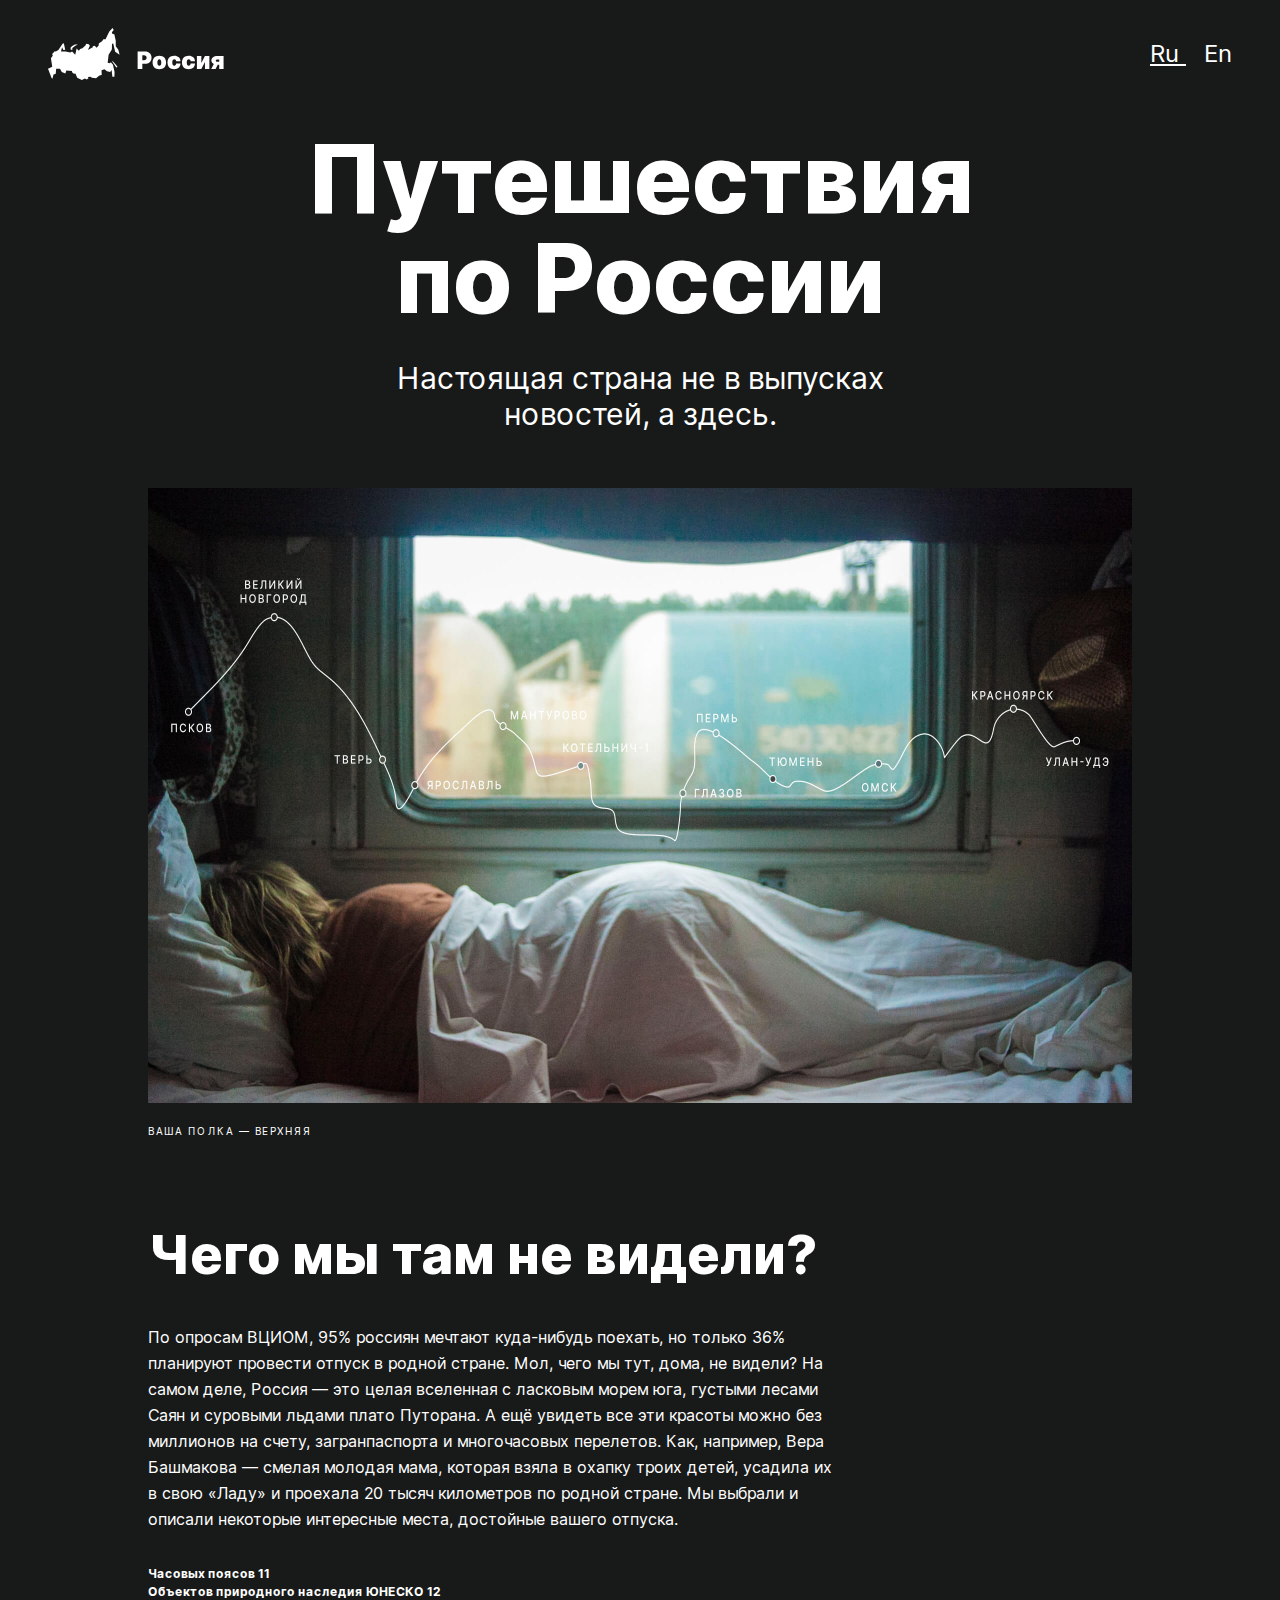
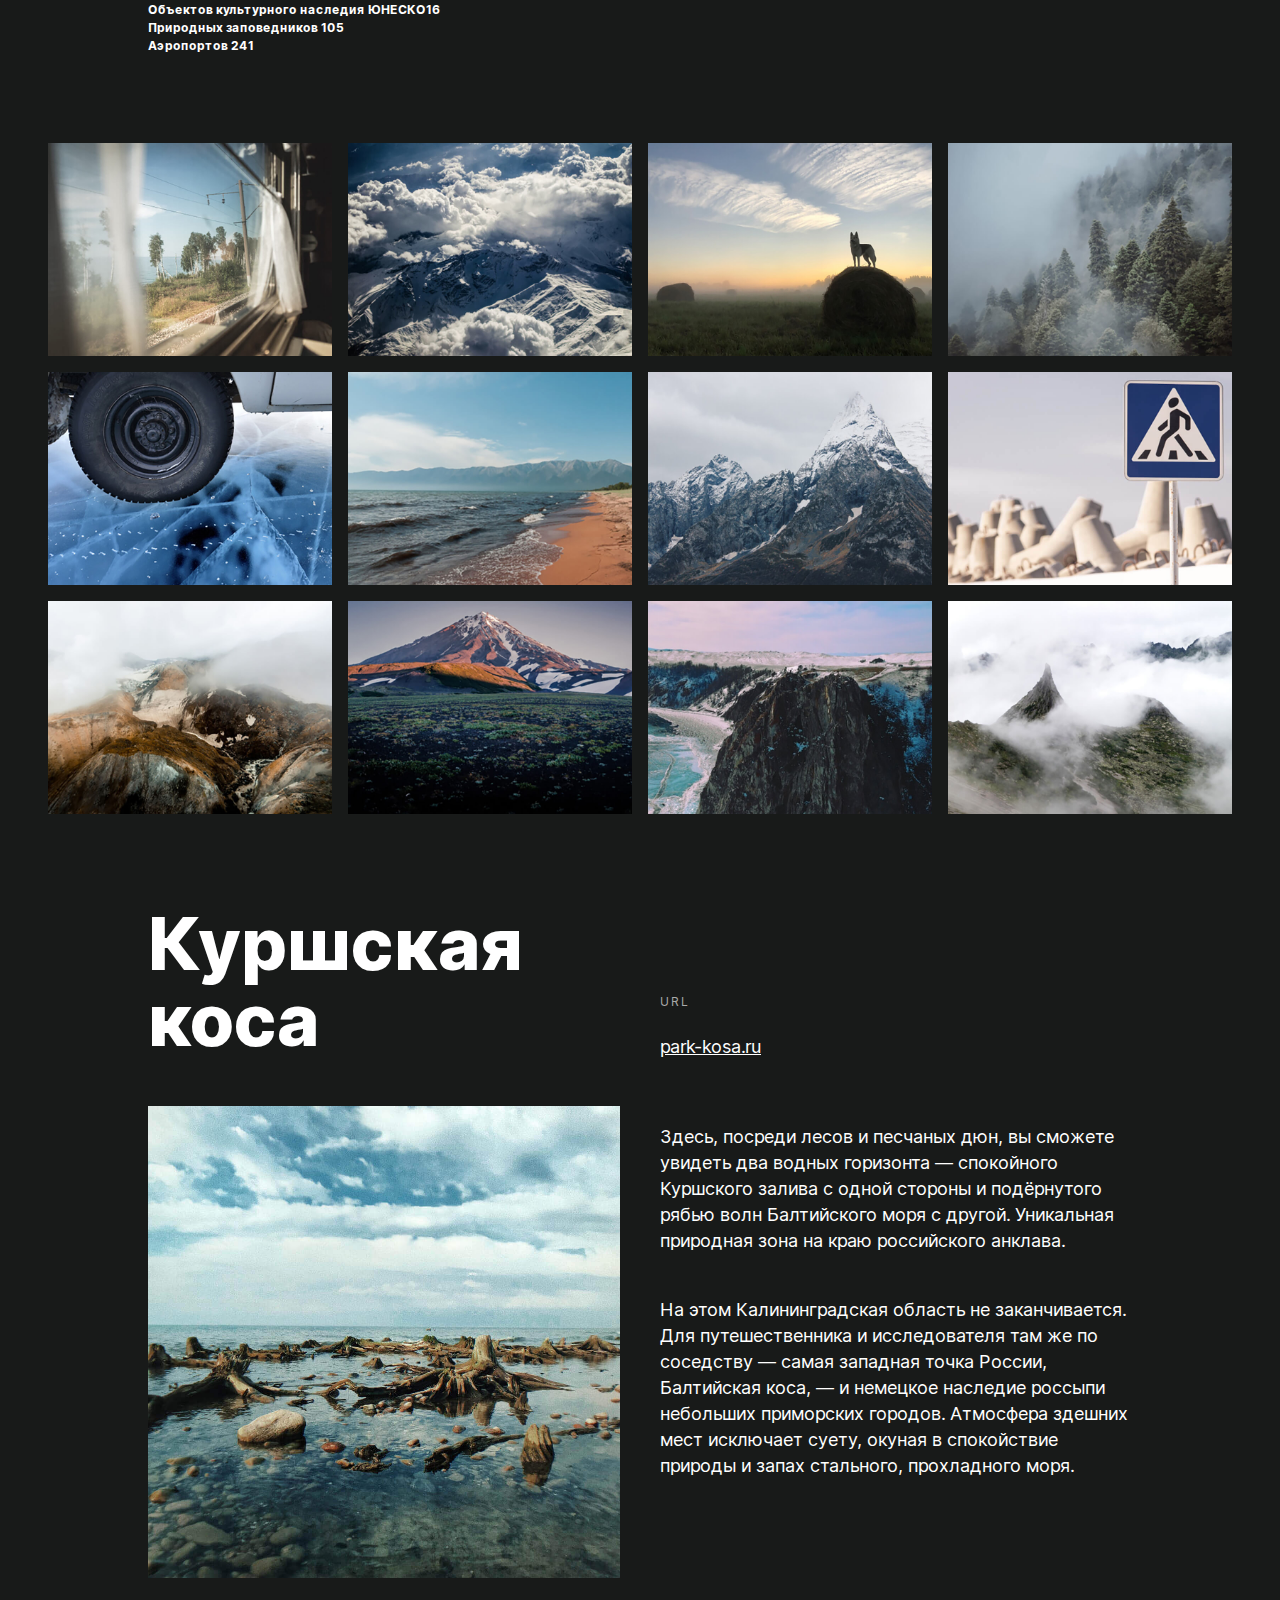
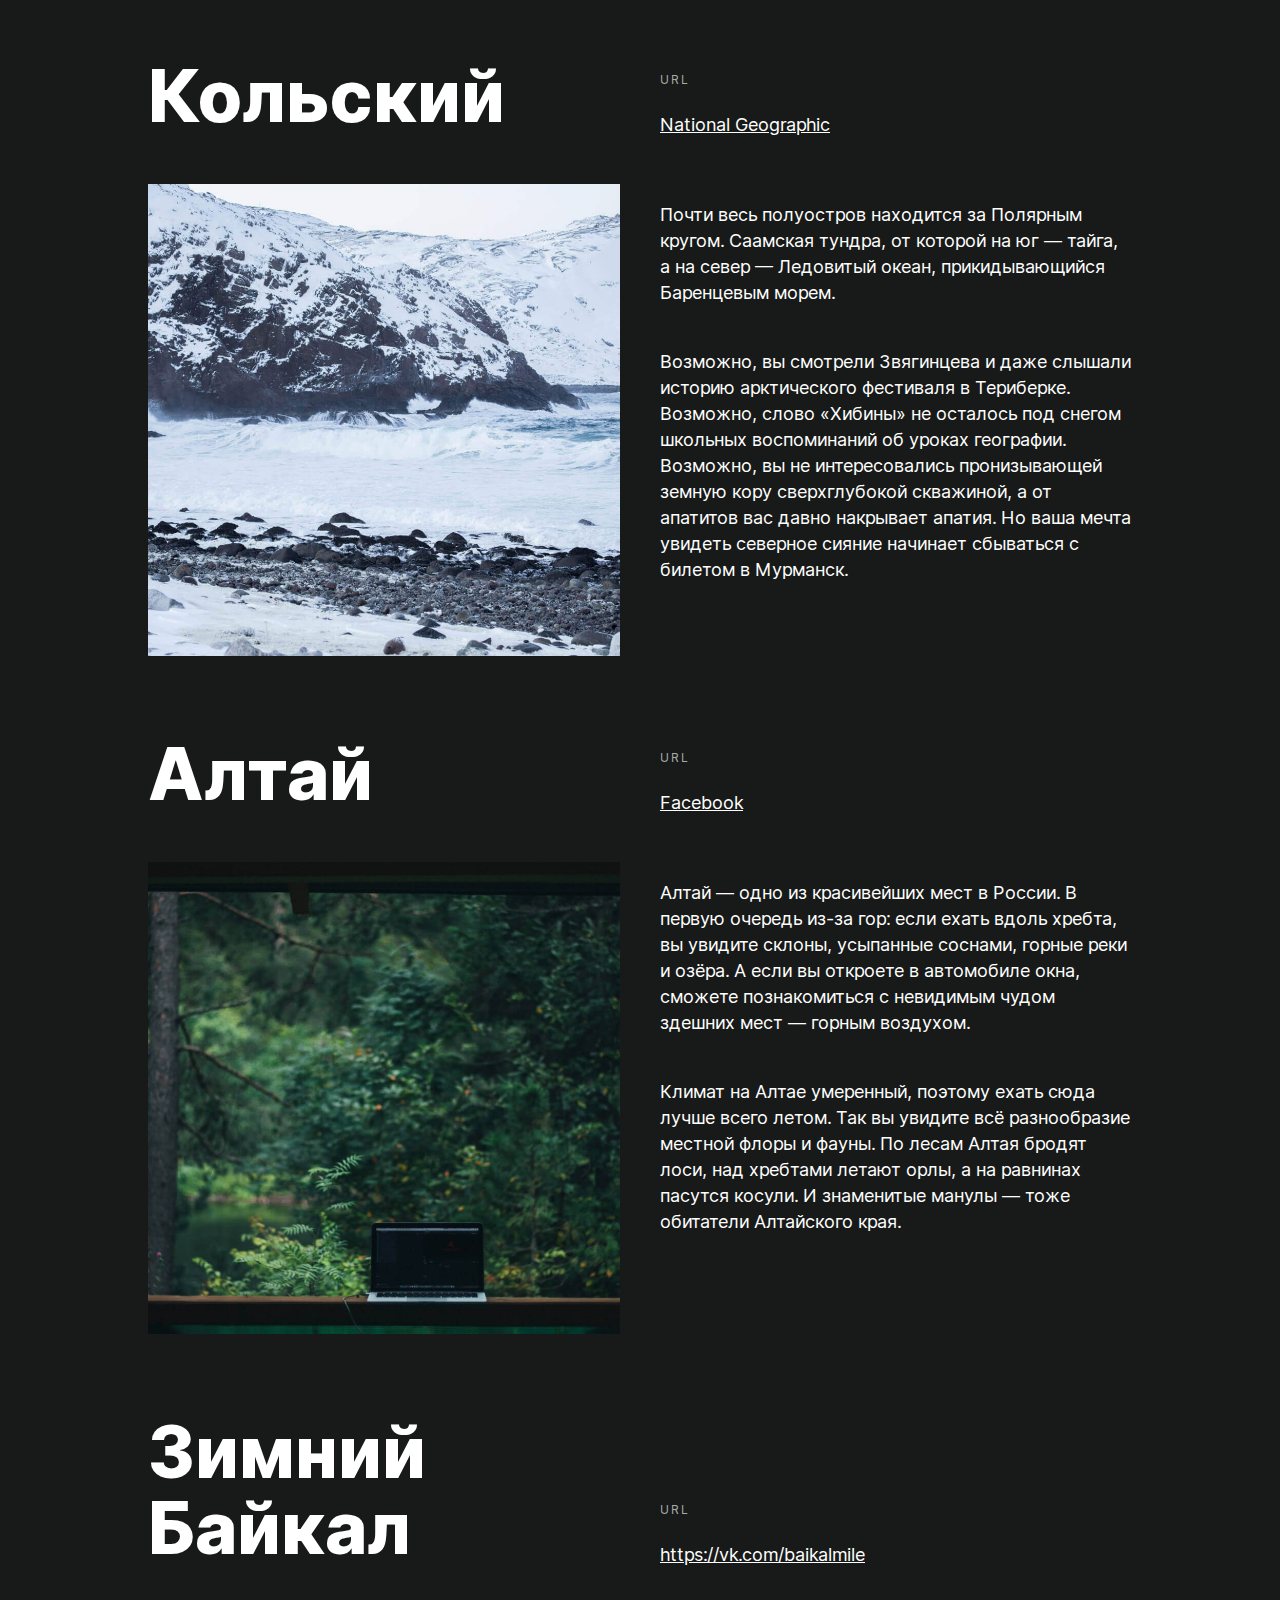
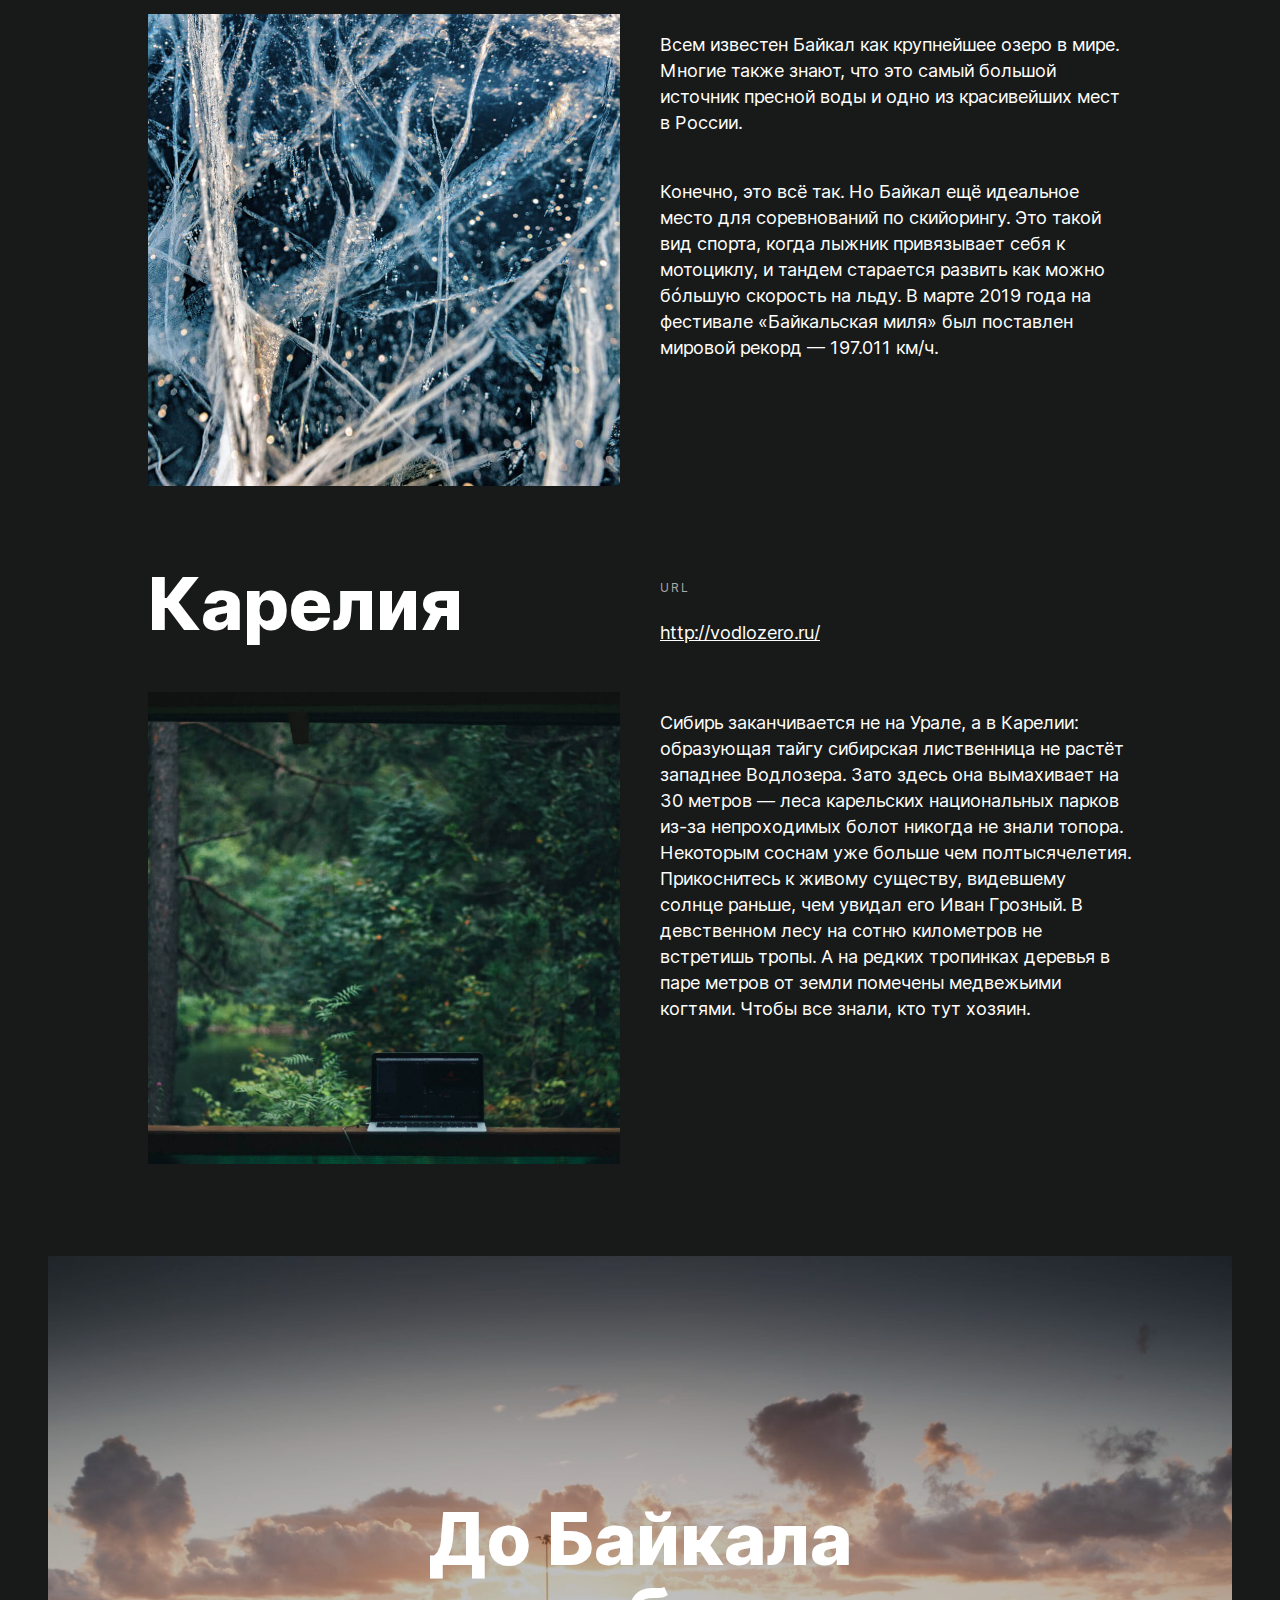
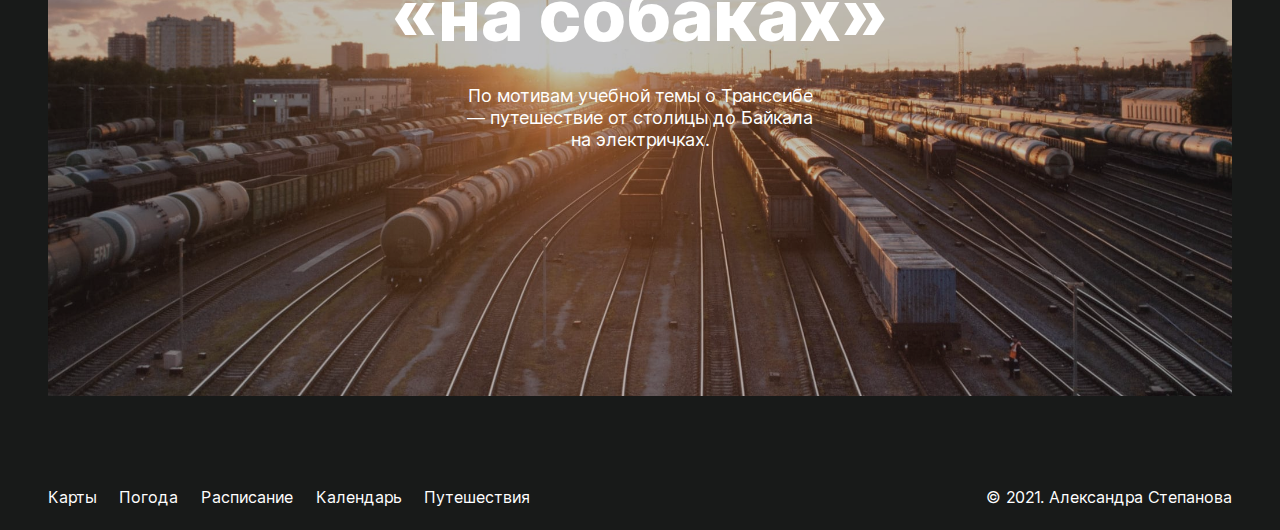
==== commit 4bc937bd: "1" ====
--- a/index.html
+++ b/index.html
@@ -39,10 +39,10 @@
 				</p>
 				<ul class="intro__list">
 					<li> Часовых поясов <span class="intro__list_normal"> 11</span></li>
-					<li> Объектов природного наследия ЮНЕСКО <span class="intro__list_normal">12</span></li>
-					<li>Объектов культурного наследия ЮНЕСКО<span class="intro__list_normal">16</span></li>
-					<li>Природных заповедников <span class="intro__list_normal">105</span></li>
-					<li>Аэропортов <span class="intro__list_normal">241</span></li>
+					<li> Объектов природного наследия ЮНЕСКО <span class="intro__list__normal">12</span></li>
+					<li>Объектов культурного наследия ЮНЕСКО<span class="intro__list__normal">16</span></li>
+					<li>Природных заповедников <span class="intro__list__normal">105</span></li>
+					<li>Аэропортов <span class="intro__list__normal">241</span></li>
 				</ul>
 			</section>
 			<section class="photo-grid">
@@ -68,12 +68,12 @@
 					</div>
 					<img class="place__image" src="./images/sprint-3-images/place-kosa.jpg" alt="Коса">
 					<div class="place__paragraph">
-						<p class="place__paragraph_p">
+						<p class="place__paragraph__p">
 							Здесь, посреди лесов и песчаных дюн, вы сможете увидеть два водных горизонта — спокойного Куршского
 							залива с одной стороны и подёрнутого рябью волн Балтийского моря с другой. Уникальная природная
 							зона на краю российского анклава.
 						</p>
-						<p class="place__paragraph_p">На этом Калининградская область не заканчивается. Для путешественника и исследователя там же по
+						<p class="place__paragraph__p">На этом Калининградская область не заканчивается. Для путешественника и исследователя там же по
 							соседству — самая западная точка России, Балтийская коса, — и немецкое наследие россыпи небольших
 							приморских городов. Атмосфера здешних мест исключает суету, окуная в спокойствие природы и запах
 							стального, прохладного моря.</p>
@@ -87,11 +87,11 @@
 					</div>
 					<img class="place__image" src="./images/sprint-3-images/place-kolsky.jpg" alt="Кольский">
 					<div class="place__paragraph">
-						<p class="place__paragraph_p">
+						<p class="place__paragraph__p">
 							Почти весь полуостров находится за Полярным кругом. Саамская тундра, от которой на юг —
 							тайга, а на север — Ледовитый океан, прикидывающийся Баренцевым морем.
 						</p>
-						<p class="place__paragraph_p">Возможно, вы смотрели Звягинцева и даже слышали историю арктического фестиваля в Териберке.
+						<p class="place__paragraph__p">Возможно, вы смотрели Звягинцева и даже слышали историю арктического фестиваля в Териберке.
 							Возможно, слово «Хибины» не осталось под снегом школьных воспоминаний об уроках географии.
 							Возможно, вы не интересовались пронизывающей земную кору сверхглубокой скважиной, а от апатитов вас
 							давно накрывает апатия. Но ваша мечта увидеть северное сияние начинает сбываться с билетом
@@ -106,13 +106,13 @@
 							href="https://www.facebook.com/vera.bashmakova/posts/10156011613718822">Facebook</a> </div>
 					<img class="place__image" src="./images/sprint-3-images/place-altai.jpg" alt="Алтай">
 					<div class="place__paragraph">
-						<p class="place__paragraph_p">
+						<p class="place__paragraph__p">
 							Алтай — одно из красивейших мест в России.
 							В первую очередь из-за гор: если ехать вдоль хребта, вы увидите склоны, усыпанные соснами, горные
 							реки и озёра. А если вы откроете в автомобиле окна, сможете познакомиться с невидимым чудом здешних
 							мест — горным воздухом.
 						</p>
-						<p class="place__paragraph_p">Климат на Алтае умеренный, поэтому ехать сюда лучше всего летом. Так вы увидите всё разнообразие
+						<p class="place__paragraph__p">Климат на Алтае умеренный, поэтому ехать сюда лучше всего летом. Так вы увидите всё разнообразие
 							местной флоры и фауны. По лесам Алтая бродят лоси, над хребтами летают орлы, а на равнинах пасутся
 							косули. И знаменитые манулы — тоже обитатели Алтайского края.</p>
 					</div>
@@ -126,12 +126,12 @@
 					</div>
 					<img class="place__image" src="./images/sprint-3-images/place-winter-baikal.jpg" alt="Байкал">
 					<div class="place__paragraph">
-						<p class="place__paragraph_p">
+						<p class="place__paragraph__p">
 							Всем известен Байкал как крупнейшее озеро
 							в мире. Многие также знают, что это самый большой источник пресной воды и одно из красивейших мест
 							в России.
 						</p>
-						<p class="place__paragraph_p">Конечно, это всё так. Но Байкал ещё идеальное место для соревнований по скийорингу. Это такой вид
+						<p class="place__paragraph__p">Конечно, это всё так. Но Байкал ещё идеальное место для соревнований по скийорингу. Это такой вид
 							спорта, когда лыжник привязывает себя
 							к мотоциклу, и тандем старается развить как можно бóльшую скорость на льду. В марте 2019 года на
 							фестивале «Байкальская миля» был поставлен мировой рекорд — 197.011 км/ч.</p>
@@ -145,7 +145,7 @@
 					</div>
 					<img class="place__image" src="./images/sprint-3-images/place-altai.jpg" alt="Карелия">
 					<div class="place__paragraph">
-						<p class="place__paragraph_p">
+						<p class="place__paragraph__p">
 							Сибирь заканчивается не на Урале, а в Карелии: образующая тайгу сибирская лиственница не растёт
 							западнее Водлозера. Зато здесь она вымахивает на 30 метров — леса карельских национальных парков
 							из-за непроходимых болот никогда не знали топора. Некоторым соснам уже больше чем полтысячелетия.
--- a/pages/index.css
+++ b/pages/index.css
@@ -21,7 +21,7 @@
 @import url(../blocks/intro/__title/intro__title.css);
 @import url(../blocks/intro/__text/intro__text.css);
 @import url(../blocks/intro/__list/intro__list.css);
-@import url(../blocks/intro/__list/_normal/intro__list_normal.css);
+@import url(../blocks/intro/__list/_normal/intro__list__normal.css);
 
 @import url(../blocks/photo-grid/photo-grid.css);
 @import url(../blocks/photo-grid/__item/photo-grid__item.css);
@@ -33,7 +33,7 @@
 @import url(../blocks/place/place.css);
 @import url(../blocks/place/__website/place__website.css);
 @import url(../blocks/place/__paragraph/place__paragraph.css);
-@import url(../blocks/place/__paragraph/_p/place__paragraph_p.css);
+@import url(../blocks/place/__paragraph/_p/place__paragraph__p.css);
 
 @import url(../blocks/place/__link/place__link.css);
 @import url(../blocks/place/__url-heading/place__url-heading.css);
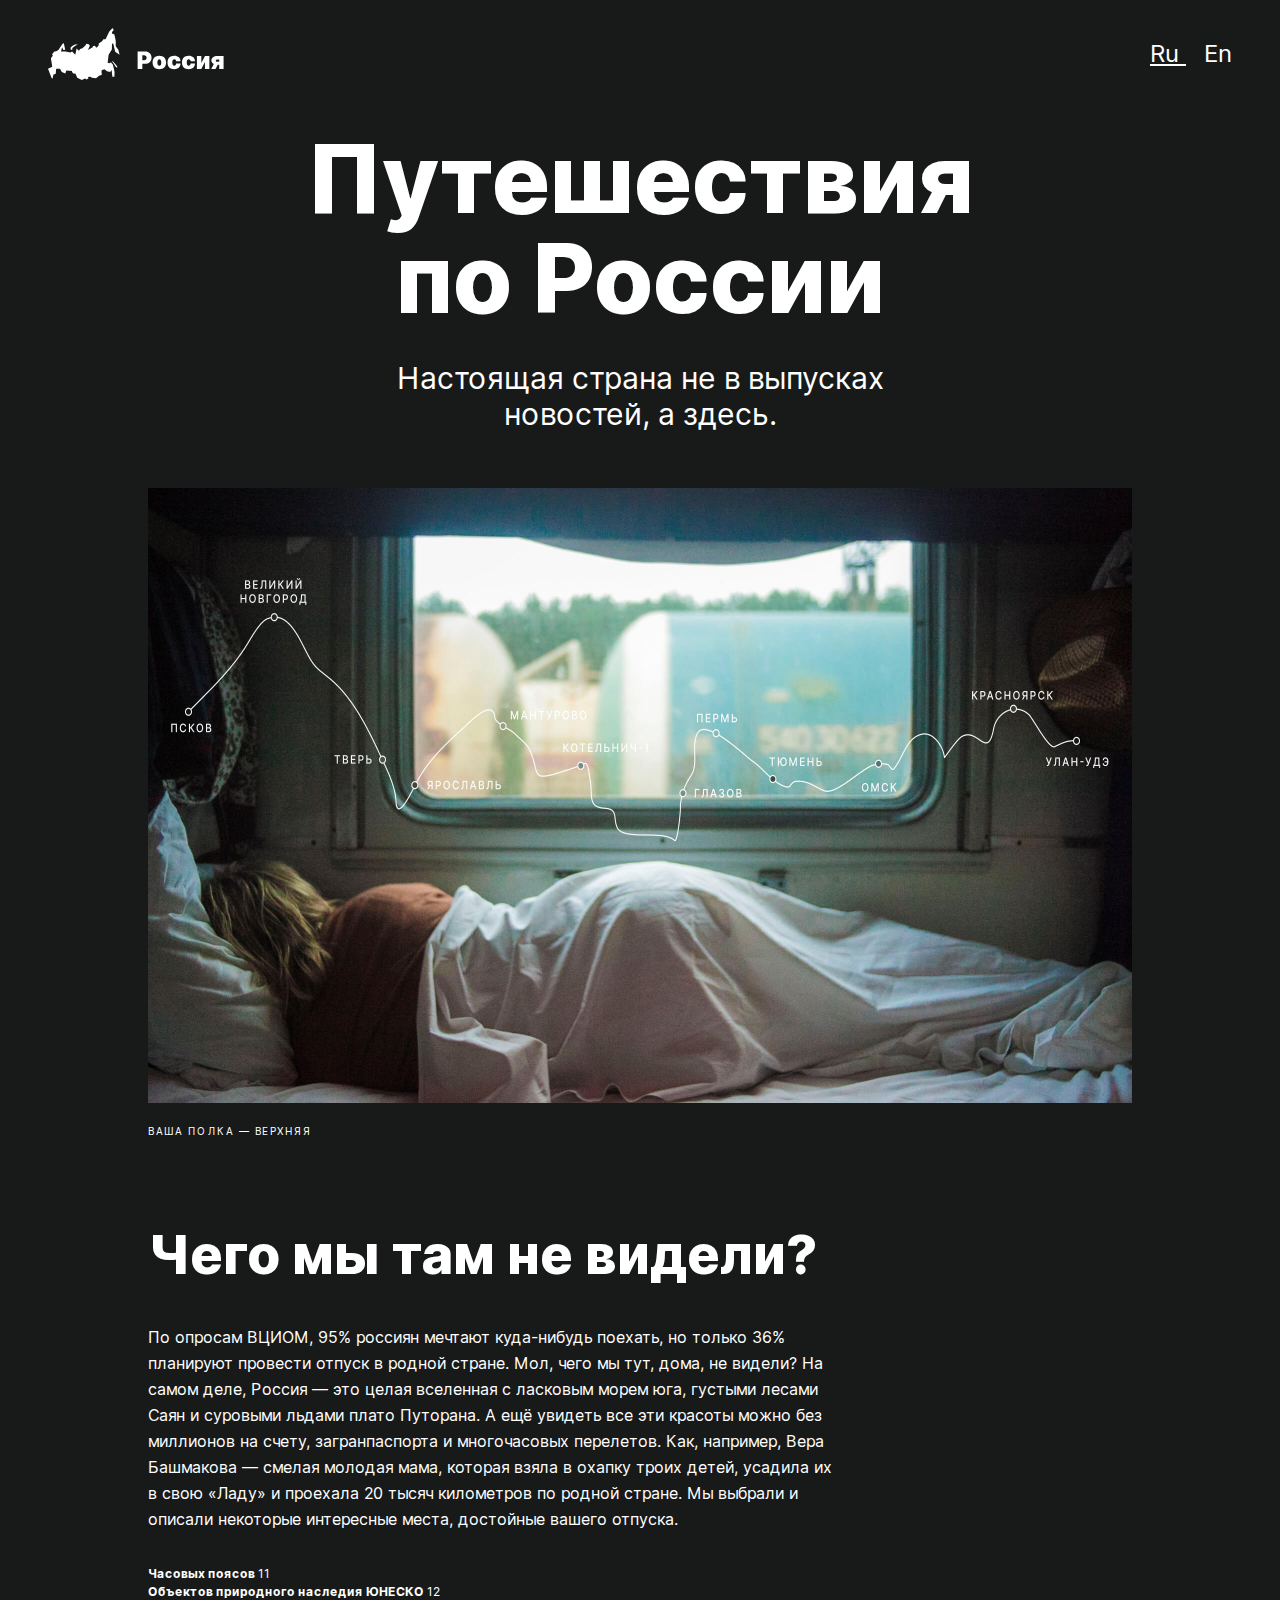
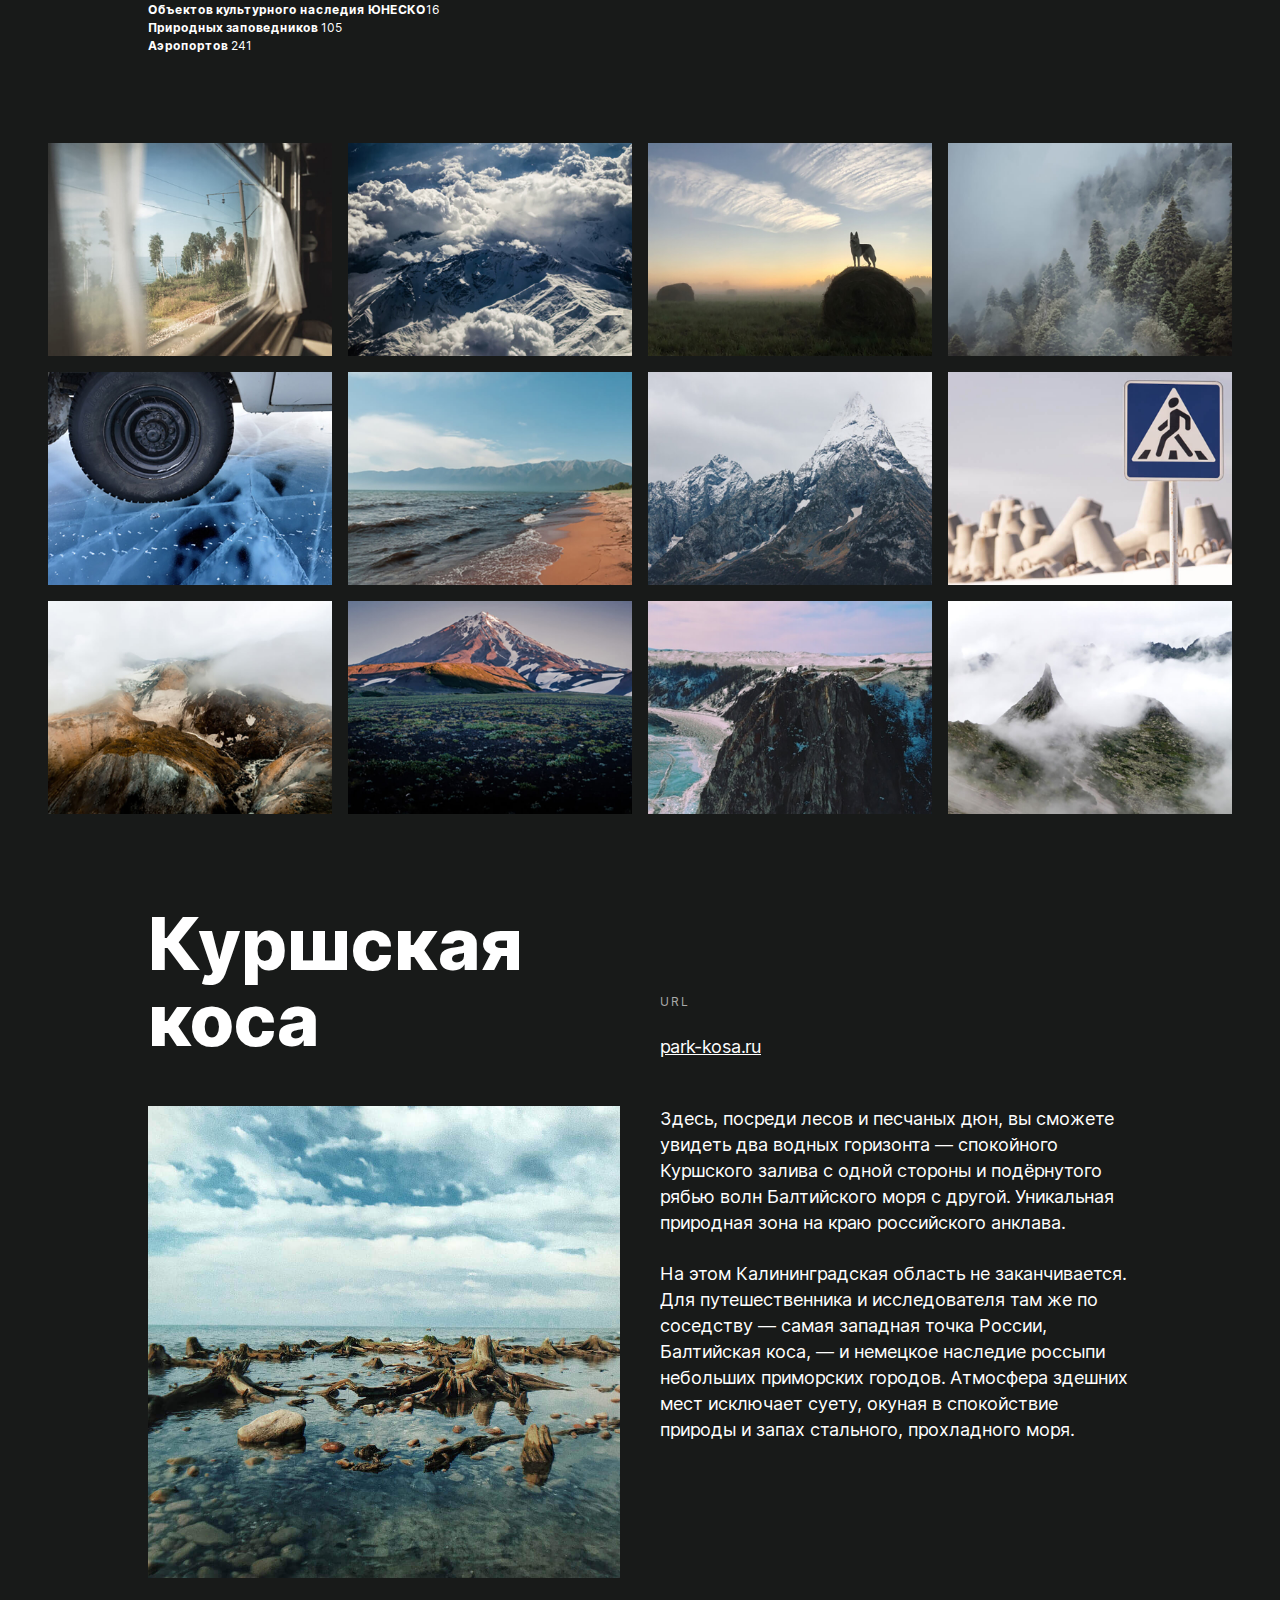
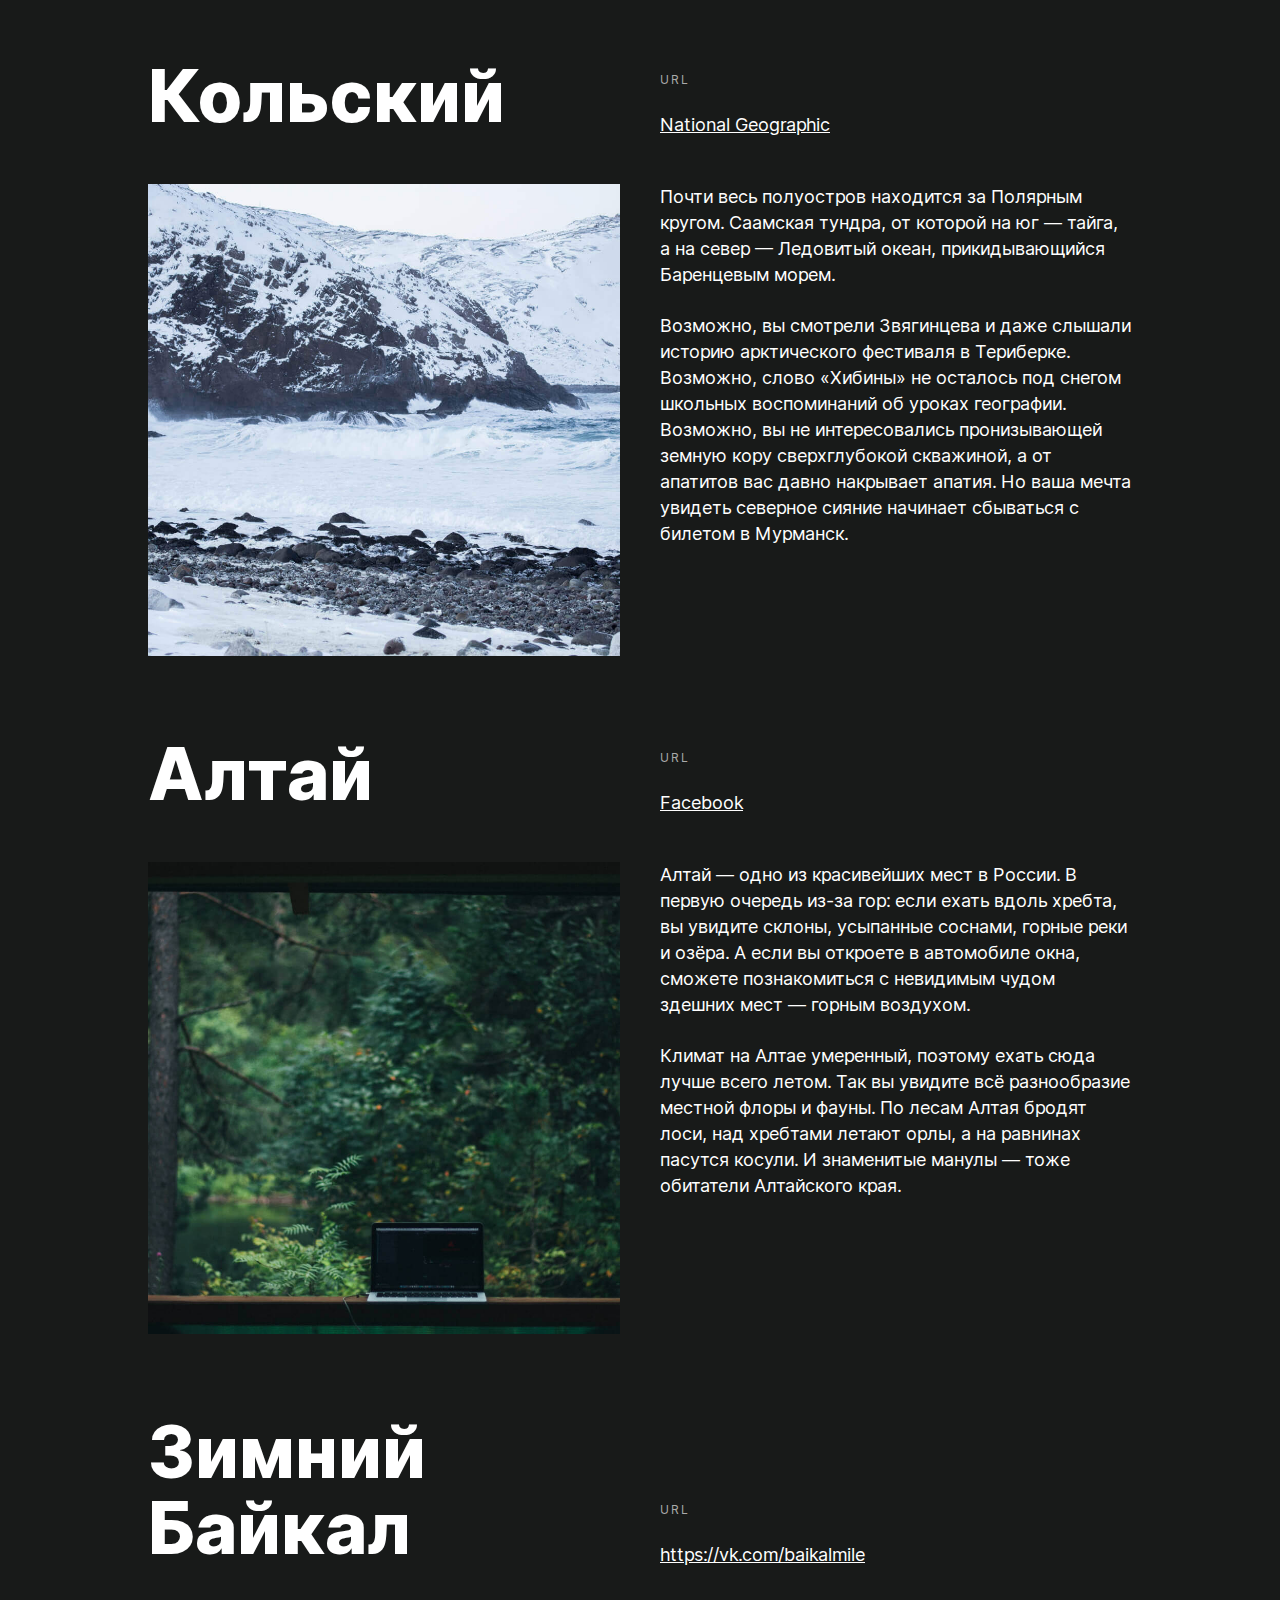
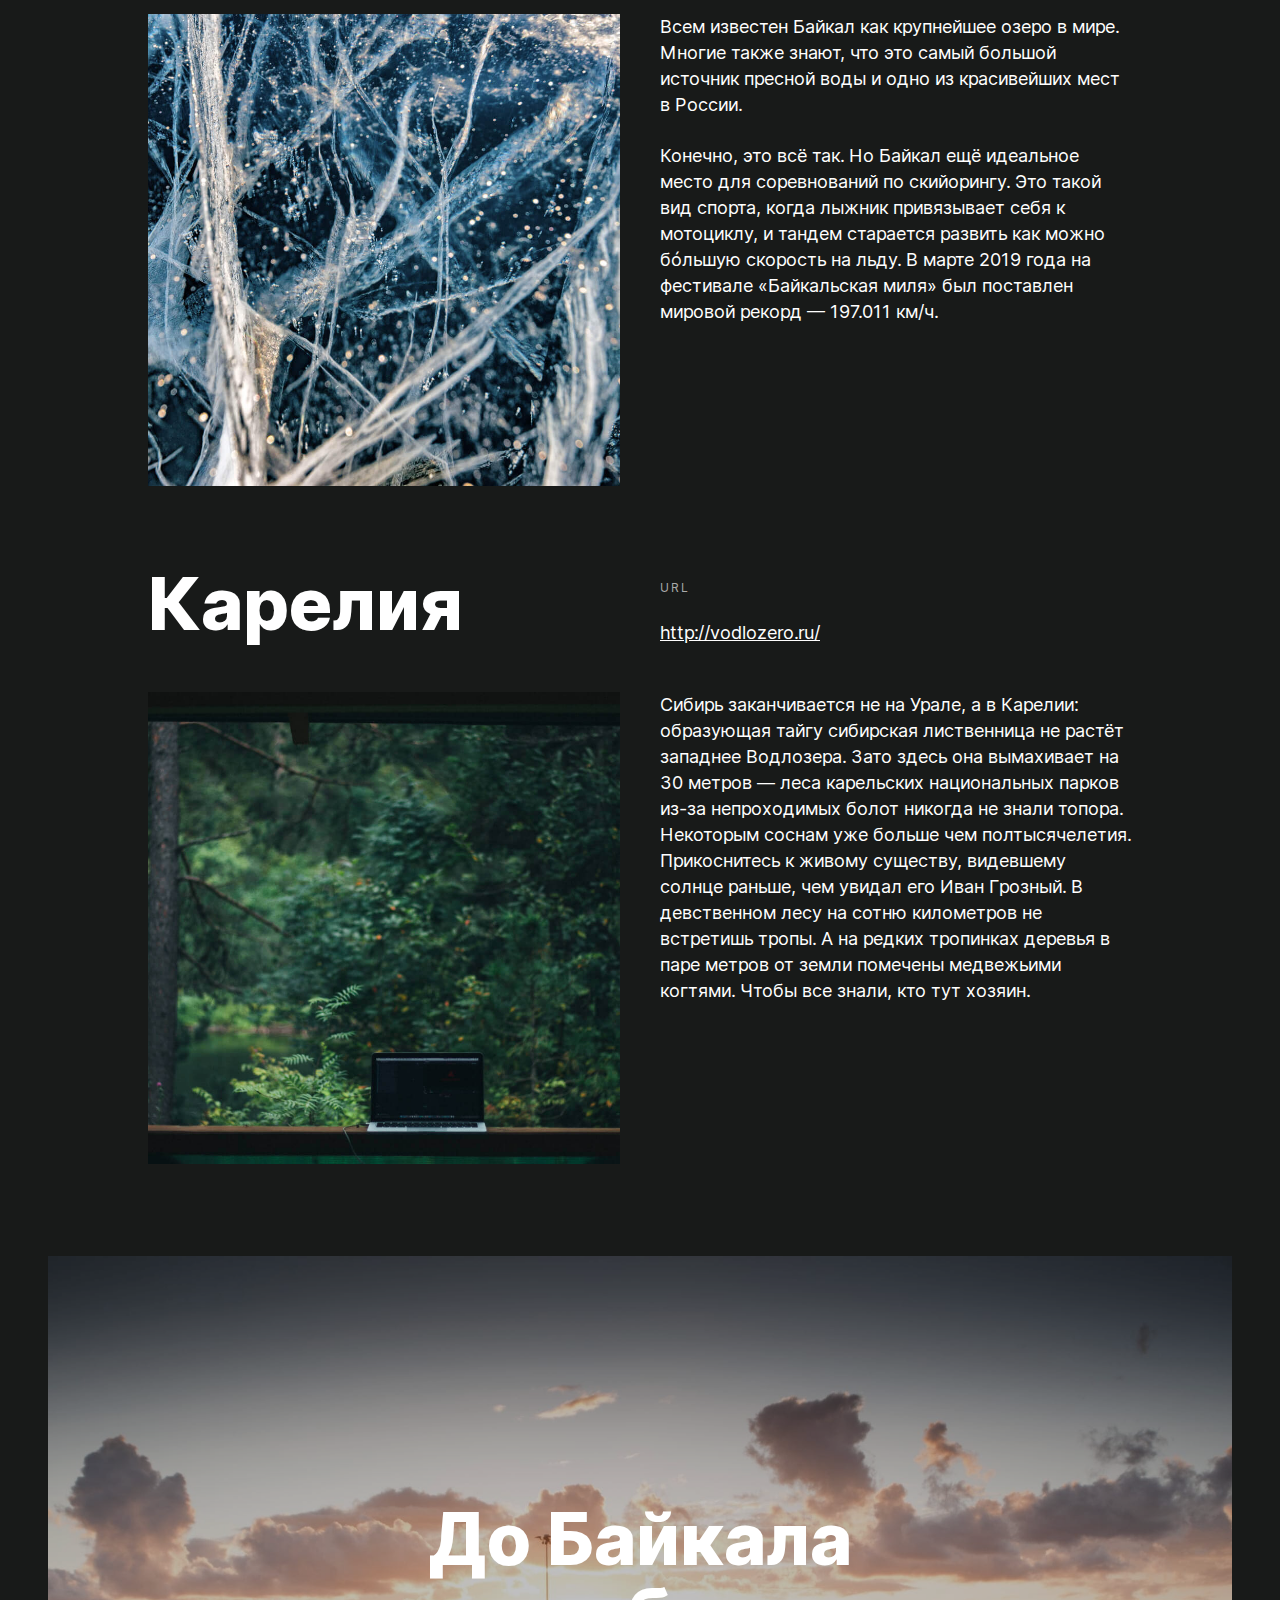
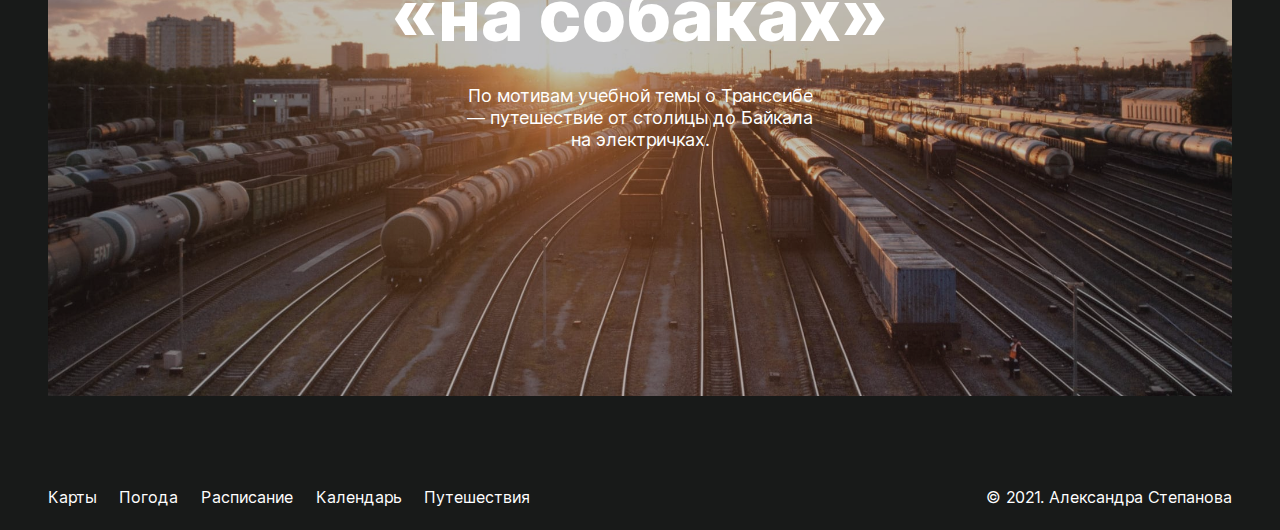
==== commit a3991136: "1" ====
--- a/index.html
+++ b/index.html
@@ -39,10 +39,10 @@
 				</p>
 				<ul class="intro__list">
 					<li> Часовых поясов <span class="intro__list_normal"> 11</span></li>
-					<li> Объектов природного наследия ЮНЕСКО <span class="intro__list__normal">12</span></li>
-					<li>Объектов культурного наследия ЮНЕСКО<span class="intro__list__normal">16</span></li>
-					<li>Природных заповедников <span class="intro__list__normal">105</span></li>
-					<li>Аэропортов <span class="intro__list__normal">241</span></li>
+					<li> Объектов природного наследия ЮНЕСКО <span class="intro__list_normal">12</span></li>
+					<li>Объектов культурного наследия ЮНЕСКО<span class="intro__list_normal">16</span></li>
+					<li>Природных заповедников <span class="intro__list_normal">105</span></li>
+					<li>Аэропортов <span class="intro__list_normal">241</span></li>
 				</ul>
 			</section>
 			<section class="photo-grid">
@@ -68,12 +68,12 @@
 					</div>
 					<img class="place__image" src="./images/sprint-3-images/place-kosa.jpg" alt="Коса">
 					<div class="place__paragraph">
-						<p class="place__paragraph__p">
+						<p class="place__paragraph_p">
 							Здесь, посреди лесов и песчаных дюн, вы сможете увидеть два водных горизонта — спокойного Куршского
 							залива с одной стороны и подёрнутого рябью волн Балтийского моря с другой. Уникальная природная
 							зона на краю российского анклава.
 						</p>
-						<p class="place__paragraph__p">На этом Калининградская область не заканчивается. Для путешественника и исследователя там же по
+						<p class="place__paragraph_p">На этом Калининградская область не заканчивается. Для путешественника и исследователя там же по
 							соседству — самая западная точка России, Балтийская коса, — и немецкое наследие россыпи небольших
 							приморских городов. Атмосфера здешних мест исключает суету, окуная в спокойствие природы и запах
 							стального, прохладного моря.</p>
@@ -87,11 +87,11 @@
 					</div>
 					<img class="place__image" src="./images/sprint-3-images/place-kolsky.jpg" alt="Кольский">
 					<div class="place__paragraph">
-						<p class="place__paragraph__p">
+						<p class="place__paragraph_p">
 							Почти весь полуостров находится за Полярным кругом. Саамская тундра, от которой на юг —
 							тайга, а на север — Ледовитый океан, прикидывающийся Баренцевым морем.
 						</p>
-						<p class="place__paragraph__p">Возможно, вы смотрели Звягинцева и даже слышали историю арктического фестиваля в Териберке.
+						<p class="place__paragraph_p">Возможно, вы смотрели Звягинцева и даже слышали историю арктического фестиваля в Териберке.
 							Возможно, слово «Хибины» не осталось под снегом школьных воспоминаний об уроках географии.
 							Возможно, вы не интересовались пронизывающей земную кору сверхглубокой скважиной, а от апатитов вас
 							давно накрывает апатия. Но ваша мечта увидеть северное сияние начинает сбываться с билетом
@@ -106,13 +106,13 @@
 							href="https://www.facebook.com/vera.bashmakova/posts/10156011613718822">Facebook</a> </div>
 					<img class="place__image" src="./images/sprint-3-images/place-altai.jpg" alt="Алтай">
 					<div class="place__paragraph">
-						<p class="place__paragraph__p">
+						<p class="place__paragraph_p">
 							Алтай — одно из красивейших мест в России.
 							В первую очередь из-за гор: если ехать вдоль хребта, вы увидите склоны, усыпанные соснами, горные
 							реки и озёра. А если вы откроете в автомобиле окна, сможете познакомиться с невидимым чудом здешних
 							мест — горным воздухом.
 						</p>
-						<p class="place__paragraph__p">Климат на Алтае умеренный, поэтому ехать сюда лучше всего летом. Так вы увидите всё разнообразие
+						<p class="place__paragraph_p">Климат на Алтае умеренный, поэтому ехать сюда лучше всего летом. Так вы увидите всё разнообразие
 							местной флоры и фауны. По лесам Алтая бродят лоси, над хребтами летают орлы, а на равнинах пасутся
 							косули. И знаменитые манулы — тоже обитатели Алтайского края.</p>
 					</div>
@@ -126,12 +126,12 @@
 					</div>
 					<img class="place__image" src="./images/sprint-3-images/place-winter-baikal.jpg" alt="Байкал">
 					<div class="place__paragraph">
-						<p class="place__paragraph__p">
+						<p class="place__paragraph_p">
 							Всем известен Байкал как крупнейшее озеро
 							в мире. Многие также знают, что это самый большой источник пресной воды и одно из красивейших мест
 							в России.
 						</p>
-						<p class="place__paragraph__p">Конечно, это всё так. Но Байкал ещё идеальное место для соревнований по скийорингу. Это такой вид
+						<p class="place__paragraph_p">Конечно, это всё так. Но Байкал ещё идеальное место для соревнований по скийорингу. Это такой вид
 							спорта, когда лыжник привязывает себя
 							к мотоциклу, и тандем старается развить как можно бóльшую скорость на льду. В марте 2019 года на
 							фестивале «Байкальская миля» был поставлен мировой рекорд — 197.011 км/ч.</p>
@@ -145,7 +145,7 @@
 					</div>
 					<img class="place__image" src="./images/sprint-3-images/place-altai.jpg" alt="Карелия">
 					<div class="place__paragraph">
-						<p class="place__paragraph__p">
+						<p class="place__paragraph_p">
 							Сибирь заканчивается не на Урале, а в Карелии: образующая тайгу сибирская лиственница не растёт
 							западнее Водлозера. Зато здесь она вымахивает на 30 метров — леса карельских национальных парков
 							из-за непроходимых болот никогда не знали топора. Некоторым соснам уже больше чем полтысячелетия.
--- a/pages/index.css
+++ b/pages/index.css
@@ -21,7 +21,7 @@
 @import url(../blocks/intro/__title/intro__title.css);
 @import url(../blocks/intro/__text/intro__text.css);
 @import url(../blocks/intro/__list/intro__list.css);
-@import url(../blocks/intro/__list/_normal/intro__list__normal.css);
+@import url(../blocks/intro/__list/_normal/intro__list_normal.css);
 
 @import url(../blocks/photo-grid/photo-grid.css);
 @import url(../blocks/photo-grid/__item/photo-grid__item.css);
@@ -33,7 +33,7 @@
 @import url(../blocks/place/place.css);
 @import url(../blocks/place/__website/place__website.css);
 @import url(../blocks/place/__paragraph/place__paragraph.css);
-@import url(../blocks/place/__paragraph/_p/place__paragraph__p.css);
+@import url(../blocks/place/__paragraph/_p/place__paragraph_p.css);
 
 @import url(../blocks/place/__link/place__link.css);
 @import url(../blocks/place/__url-heading/place__url-heading.css);
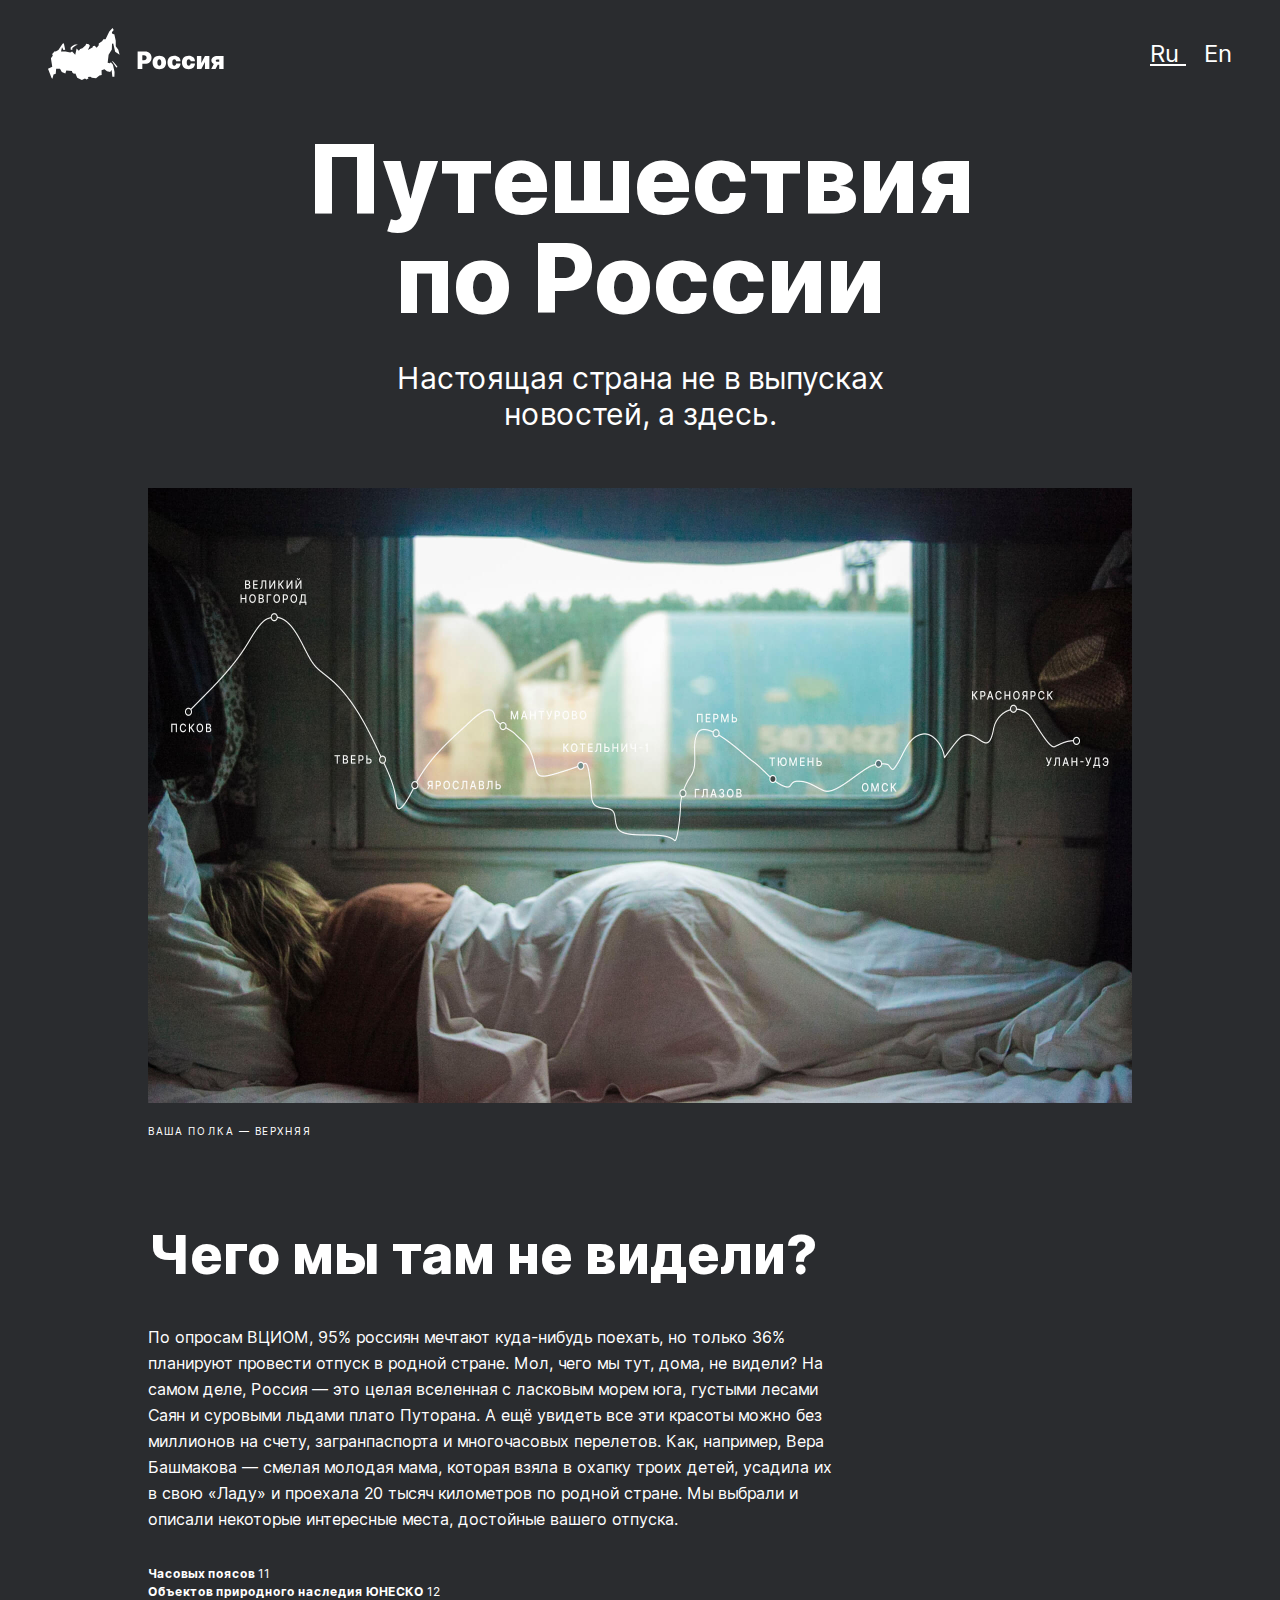
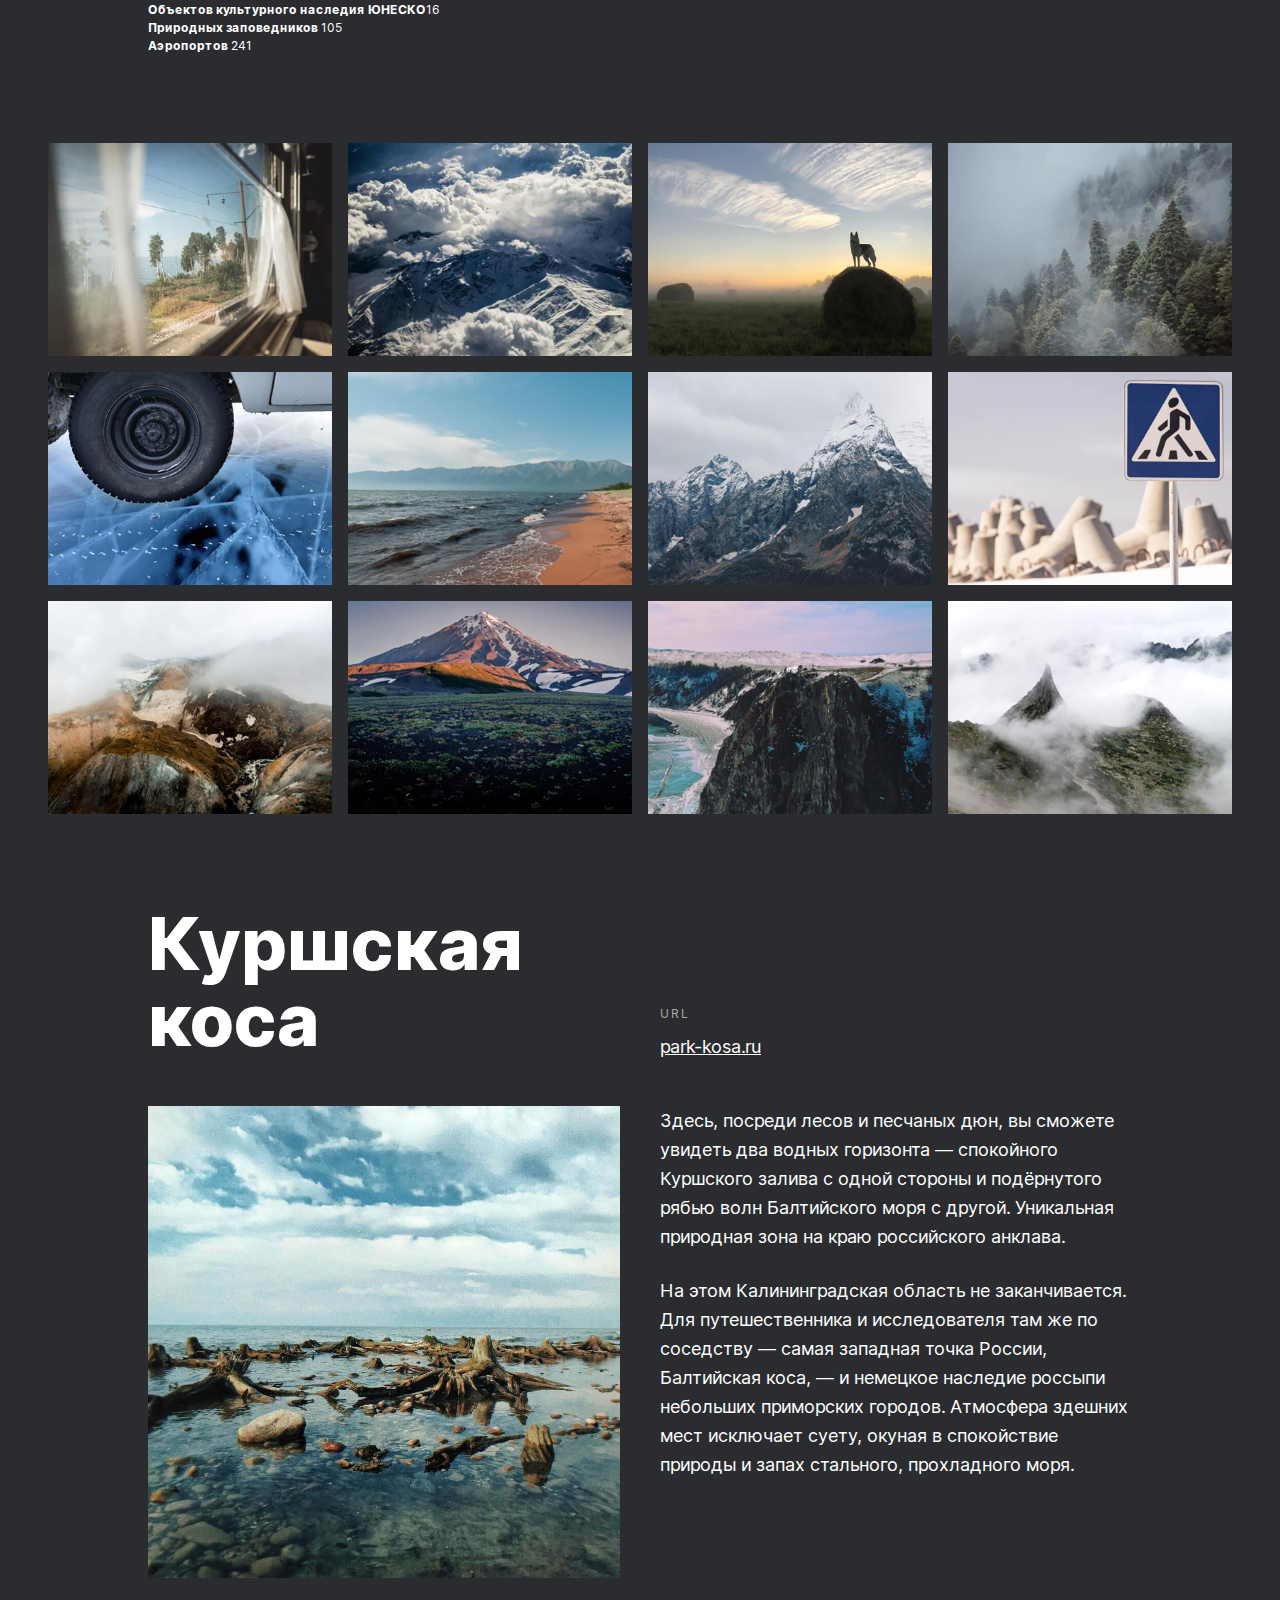
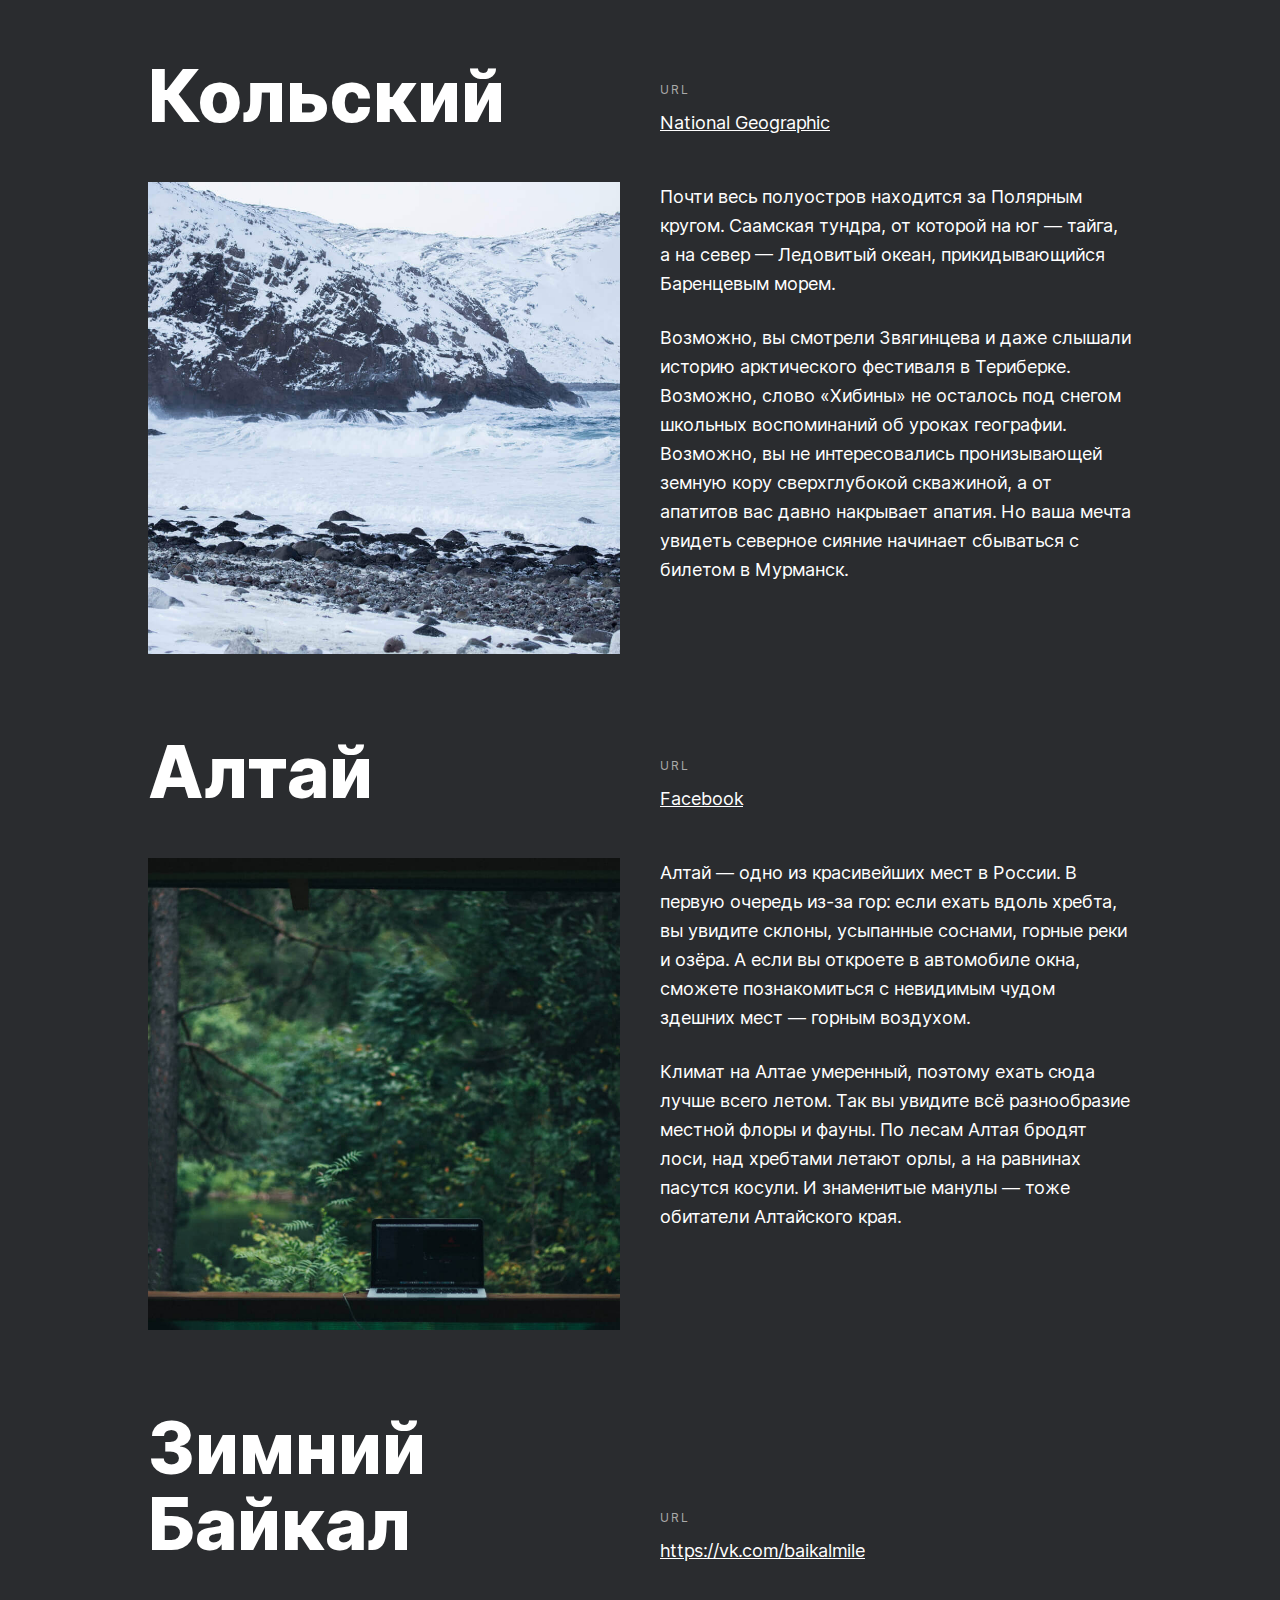
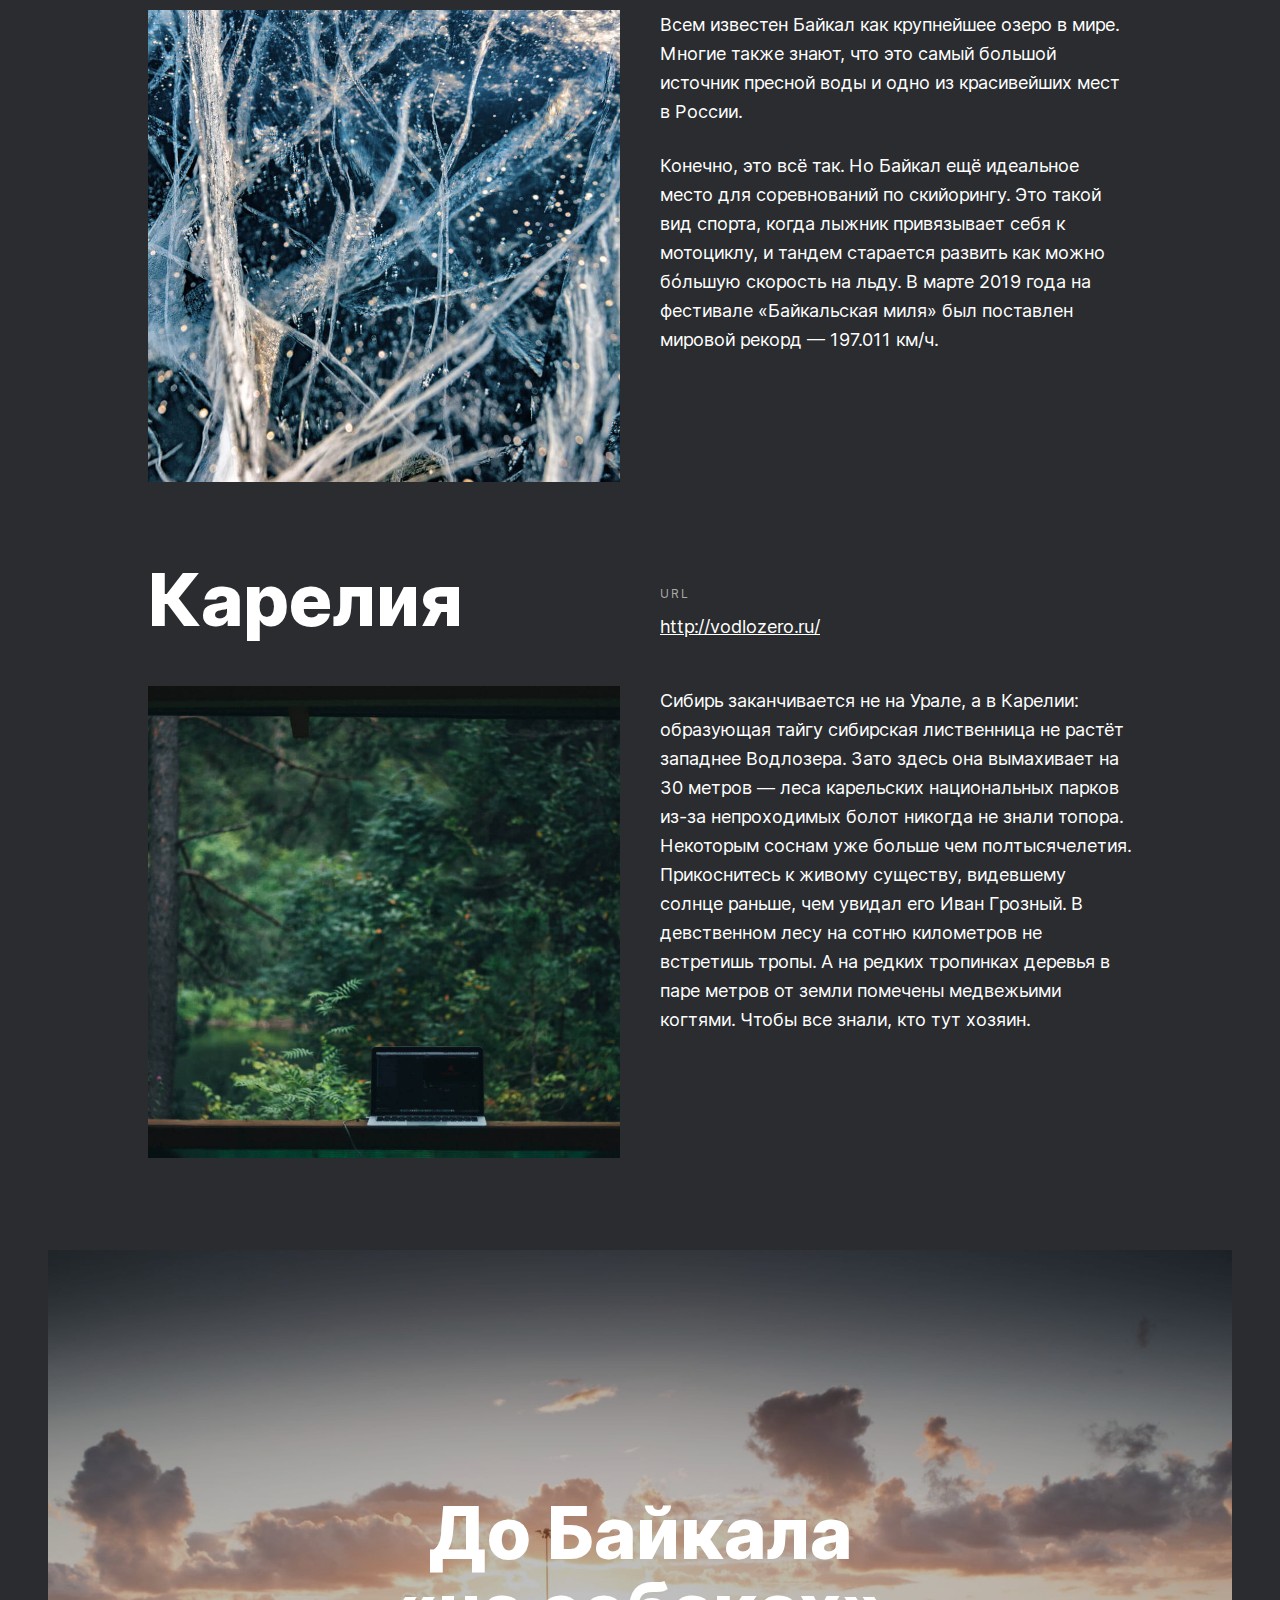
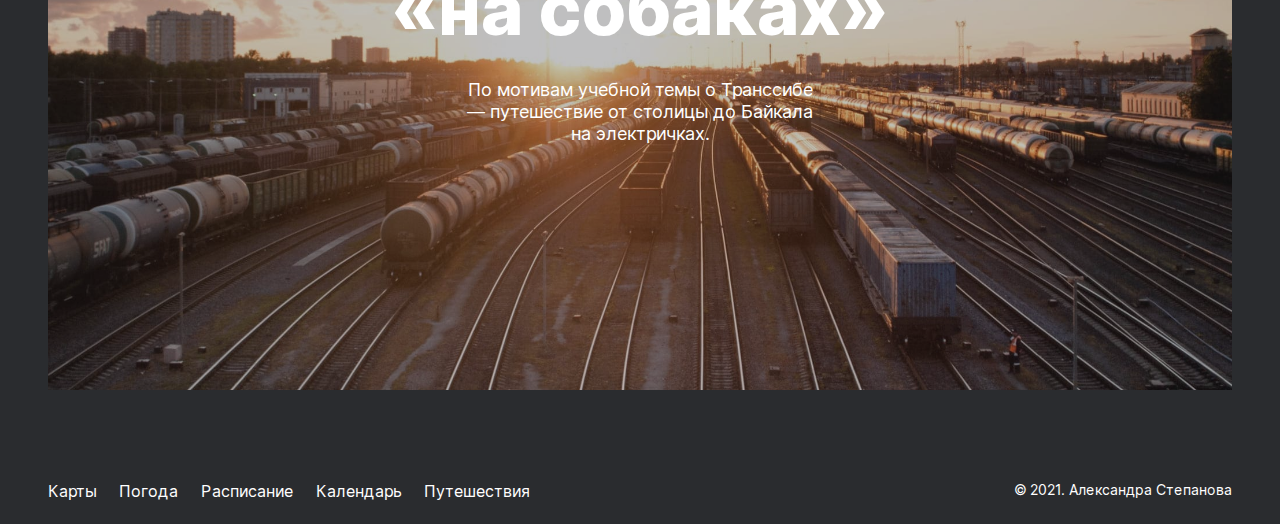
==== commit ab17b57a: "1" ====
--- a/index.html
+++ b/index.html
@@ -38,11 +38,11 @@
 					выбрали и описали некоторые интересные места, достойные вашего отпуска.
 				</p>
 				<ul class="intro__list">
-					<li> Часовых поясов <span class="intro__list_normal"> 11</span></li>
-					<li> Объектов природного наследия ЮНЕСКО <span class="intro__list_normal">12</span></li>
-					<li>Объектов культурного наследия ЮНЕСКО<span class="intro__list_normal">16</span></li>
-					<li>Природных заповедников <span class="intro__list_normal">105</span></li>
-					<li>Аэропортов <span class="intro__list_normal">241</span></li>
+					<li> Часовых поясов <span class="intro__list-normal"> 11</span></li>
+					<li> Объектов природного наследия ЮНЕСКО <span class="intro__list-normal">12</span></li>
+					<li>Объектов культурного наследия ЮНЕСКО<span class="intro__list-normal">16</span></li>
+					<li>Природных заповедников <span class="intro__list-normal">105</span></li>
+					<li>Аэропортов <span class="intro__list-normal">241</span></li>
 				</ul>
 			</section>
 			<section class="photo-grid">
@@ -68,12 +68,12 @@
 					</div>
 					<img class="place__image" src="./images/sprint-3-images/place-kosa.jpg" alt="Коса">
 					<div class="place__paragraph">
-						<p class="place__paragraph_p">
+						<p class="place__paragraph">
 							Здесь, посреди лесов и песчаных дюн, вы сможете увидеть два водных горизонта — спокойного Куршского
 							залива с одной стороны и подёрнутого рябью волн Балтийского моря с другой. Уникальная природная
 							зона на краю российского анклава.
 						</p>
-						<p class="place__paragraph_p">На этом Калининградская область не заканчивается. Для путешественника и исследователя там же по
+						<p class="place__paragraph">На этом Калининградская область не заканчивается. Для путешественника и исследователя там же по
 							соседству — самая западная точка России, Балтийская коса, — и немецкое наследие россыпи небольших
 							приморских городов. Атмосфера здешних мест исключает суету, окуная в спокойствие природы и запах
 							стального, прохладного моря.</p>
@@ -87,11 +87,11 @@
 					</div>
 					<img class="place__image" src="./images/sprint-3-images/place-kolsky.jpg" alt="Кольский">
 					<div class="place__paragraph">
-						<p class="place__paragraph_p">
+						<p class="place__paragraph">
 							Почти весь полуостров находится за Полярным кругом. Саамская тундра, от которой на юг —
 							тайга, а на север — Ледовитый океан, прикидывающийся Баренцевым морем.
 						</p>
-						<p class="place__paragraph_p">Возможно, вы смотрели Звягинцева и даже слышали историю арктического фестиваля в Териберке.
+						<p class="place__paragraph">Возможно, вы смотрели Звягинцева и даже слышали историю арктического фестиваля в Териберке.
 							Возможно, слово «Хибины» не осталось под снегом школьных воспоминаний об уроках географии.
 							Возможно, вы не интересовались пронизывающей земную кору сверхглубокой скважиной, а от апатитов вас
 							давно накрывает апатия. Но ваша мечта увидеть северное сияние начинает сбываться с билетом
@@ -106,13 +106,13 @@
 							href="https://www.facebook.com/vera.bashmakova/posts/10156011613718822">Facebook</a> </div>
 					<img class="place__image" src="./images/sprint-3-images/place-altai.jpg" alt="Алтай">
 					<div class="place__paragraph">
-						<p class="place__paragraph_p">
+						<p class="place__paragraph">
 							Алтай — одно из красивейших мест в России.
 							В первую очередь из-за гор: если ехать вдоль хребта, вы увидите склоны, усыпанные соснами, горные
 							реки и озёра. А если вы откроете в автомобиле окна, сможете познакомиться с невидимым чудом здешних
 							мест — горным воздухом.
 						</p>
-						<p class="place__paragraph_p">Климат на Алтае умеренный, поэтому ехать сюда лучше всего летом. Так вы увидите всё разнообразие
+						<p class="place__paragraph">Климат на Алтае умеренный, поэтому ехать сюда лучше всего летом. Так вы увидите всё разнообразие
 							местной флоры и фауны. По лесам Алтая бродят лоси, над хребтами летают орлы, а на равнинах пасутся
 							косули. И знаменитые манулы — тоже обитатели Алтайского края.</p>
 					</div>
@@ -126,12 +126,12 @@
 					</div>
 					<img class="place__image" src="./images/sprint-3-images/place-winter-baikal.jpg" alt="Байкал">
 					<div class="place__paragraph">
-						<p class="place__paragraph_p">
+						<p class="place__paragraph">
 							Всем известен Байкал как крупнейшее озеро
 							в мире. Многие также знают, что это самый большой источник пресной воды и одно из красивейших мест
 							в России.
 						</p>
-						<p class="place__paragraph_p">Конечно, это всё так. Но Байкал ещё идеальное место для соревнований по скийорингу. Это такой вид
+						<p class="place__paragraph">Конечно, это всё так. Но Байкал ещё идеальное место для соревнований по скийорингу. Это такой вид
 							спорта, когда лыжник привязывает себя
 							к мотоциклу, и тандем старается развить как можно бóльшую скорость на льду. В марте 2019 года на
 							фестивале «Байкальская миля» был поставлен мировой рекорд — 197.011 км/ч.</p>
@@ -145,7 +145,7 @@
 					</div>
 					<img class="place__image" src="./images/sprint-3-images/place-altai.jpg" alt="Карелия">
 					<div class="place__paragraph">
-						<p class="place__paragraph_p">
+						<p class="place__paragraph">
 							Сибирь заканчивается не на Урале, а в Карелии: образующая тайгу сибирская лиственница не растёт
 							западнее Водлозера. Зато здесь она вымахивает на 30 метров — леса карельских национальных парков
 							из-за непроходимых болот никогда не знали топора. Некоторым соснам уже больше чем полтысячелетия.
@@ -157,7 +157,7 @@
 			</section>
 			<section class="cover">
 				<a class="cover__link" href="https://stampsy.com/na-elektrichkakh-do-baikala">
-					<h4 class="cover__title">До Байкала «на собаках»</h4>
+					<h2 class="cover__title">До Байкала «на собаках»</h2>
 					<p class="cover__subtitle">По мотивам учебной темы о Транссибе — путешествие от столицы до Байкала
 						на электричках.</p>
 					<div class="cover__overlay"></div>
@@ -166,14 +166,14 @@
 		</main>
 		<footer>
 			<div class="footer">
-				<div class="footer__links">
+				<nav class="footer__links">
 					<a class="footer__link" href="https://yandex.ru/maps">Карты</a>
 					<a class="footer__link" href="https://yandex.ru/pogoda">Погода</a>
 					<a class="footer__link" href="https://rasp.yandex.ru">Расписание</a>
 					<a class="footer__link" href="https://calendar.yandex.ru">Календарь</a>
 					<a class="footer__link" href="https://travel.yandex.ru">Путешествия</a>
-				</div>
-				<div class="footer__copyright">© 2021. Александра Степанова</div>
+				</nav>
+				<p class="footer__copyright">© 2021. Александра Степанова</p>
 			</div>
 		</footer>
 	</div>
--- a/pages/index.css
+++ b/pages/index.css
@@ -1,4 +1,4 @@
-@import url(../blocks/vendors/normalize.css);
+@import url(../vendors/normalize.css);
 
 @import url(../fonts/Web/fonts.css);
 @import url(../blocks/body/body.css);
@@ -21,7 +21,7 @@
 @import url(../blocks/intro/__title/intro__title.css);
 @import url(../blocks/intro/__text/intro__text.css);
 @import url(../blocks/intro/__list/intro__list.css);
-@import url(../blocks/intro/__list/_normal/intro__list_normal.css);
+@import url(../blocks/intro/__list-normal/intro__list-normal.css);
 
 @import url(../blocks/photo-grid/photo-grid.css);
 @import url(../blocks/photo-grid/__item/photo-grid__item.css);
@@ -46,3 +46,4 @@
 
 @import url(../blocks/footer/footer.css);
 @import url(../blocks/footer/__link/footer__link.css);
+@import url(../blocks/footer/__copyright/footer__copyright.css);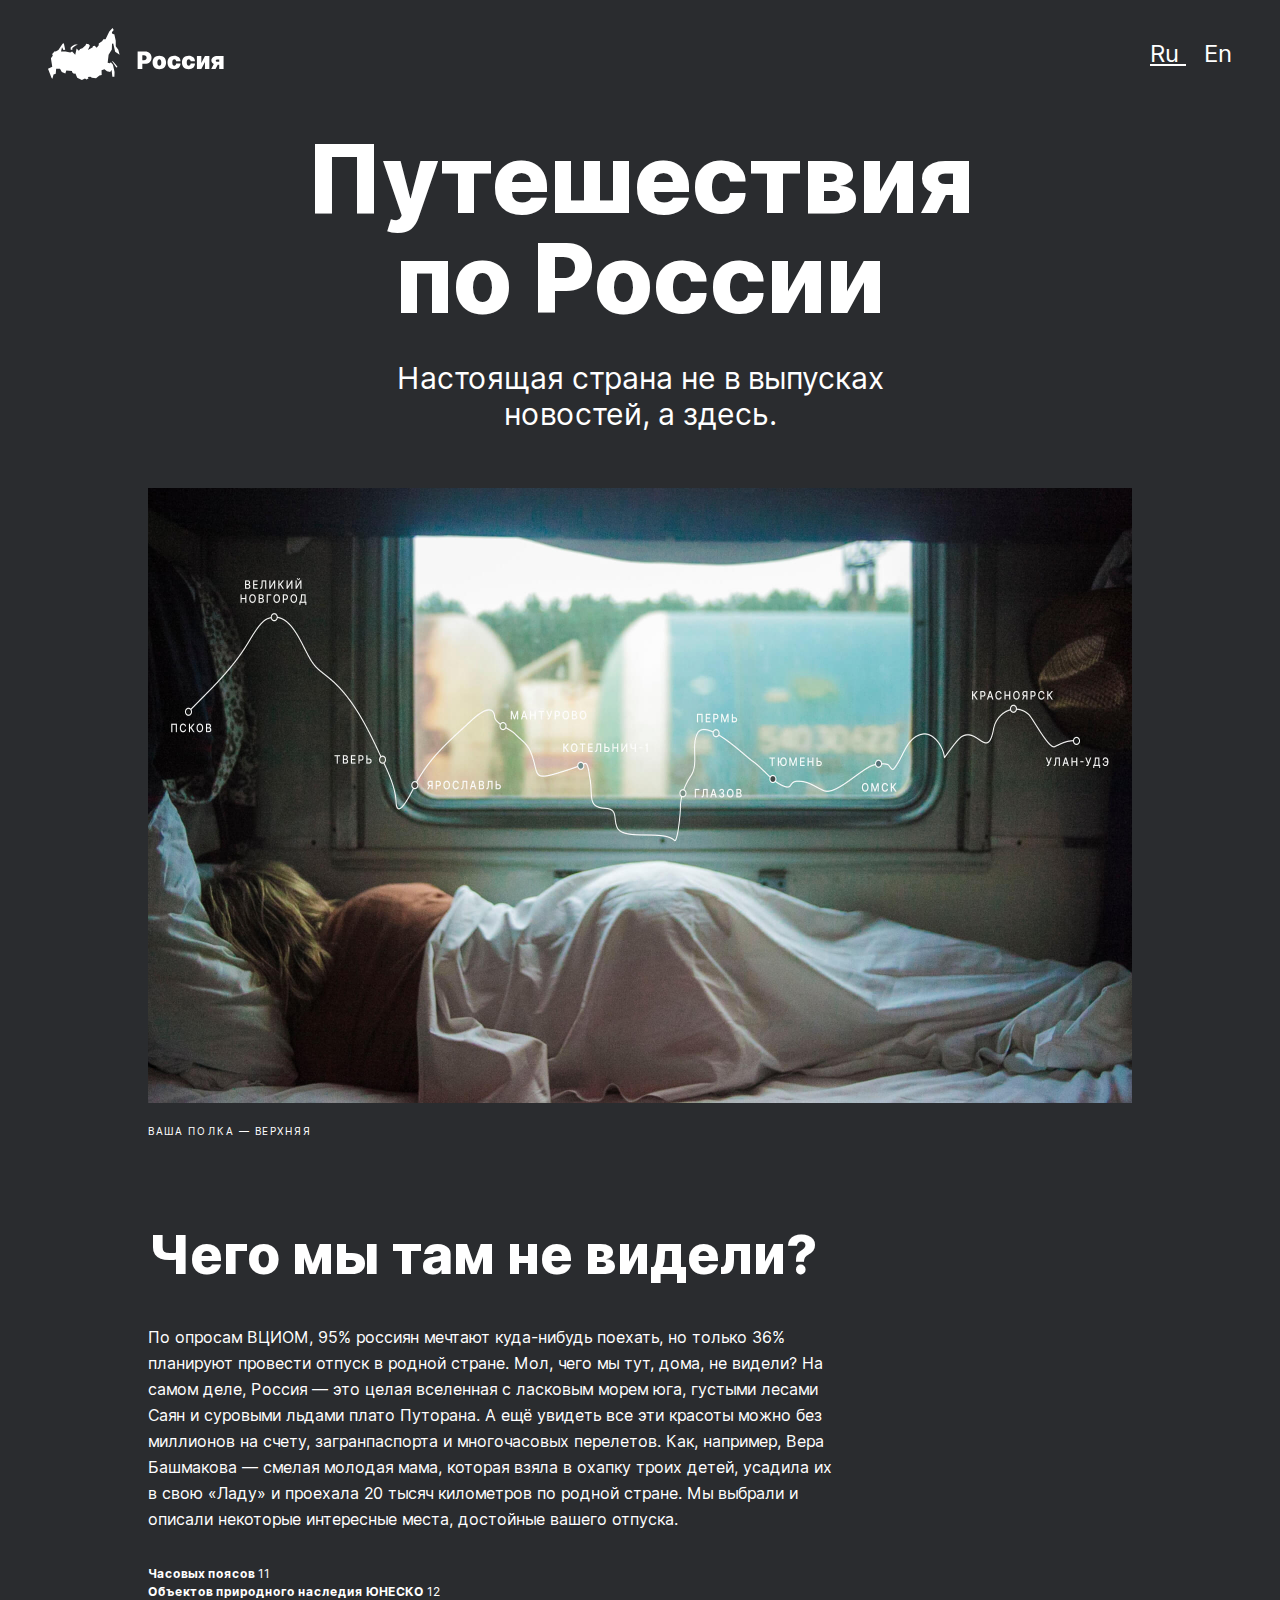
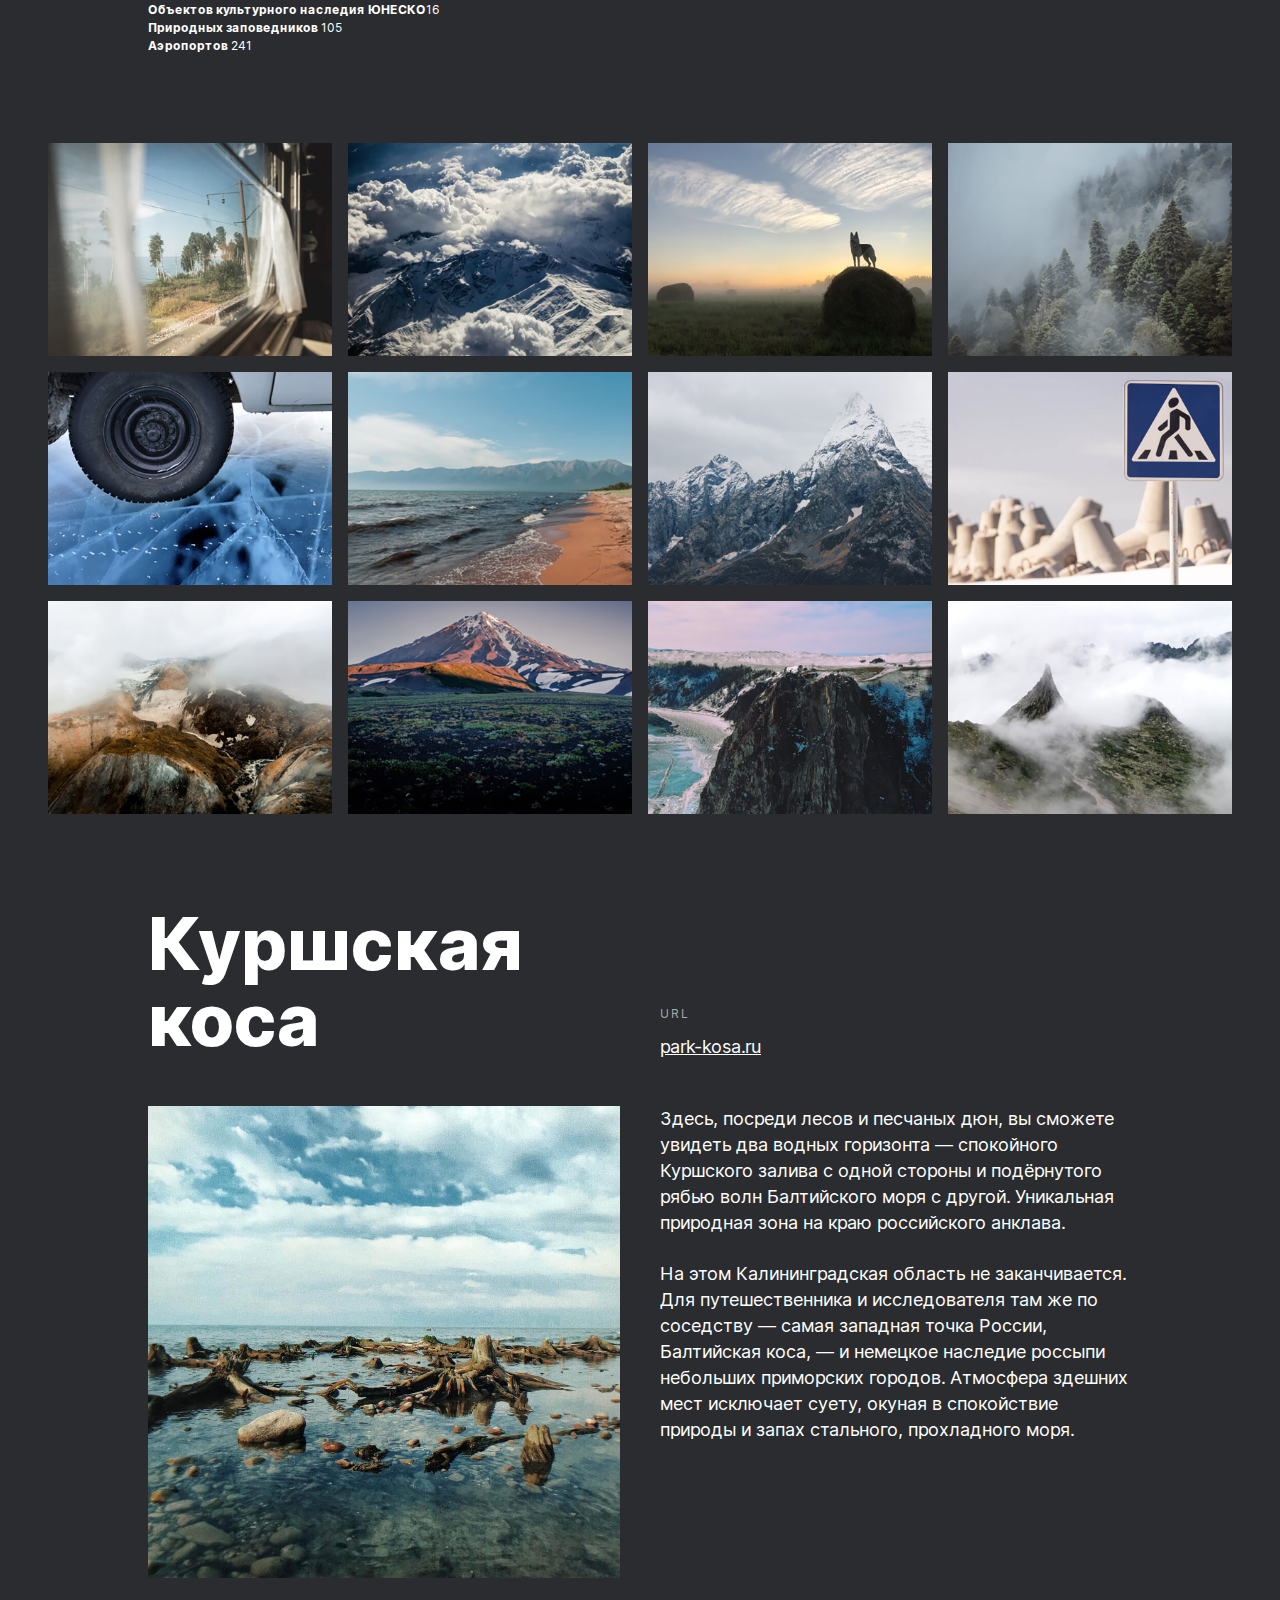
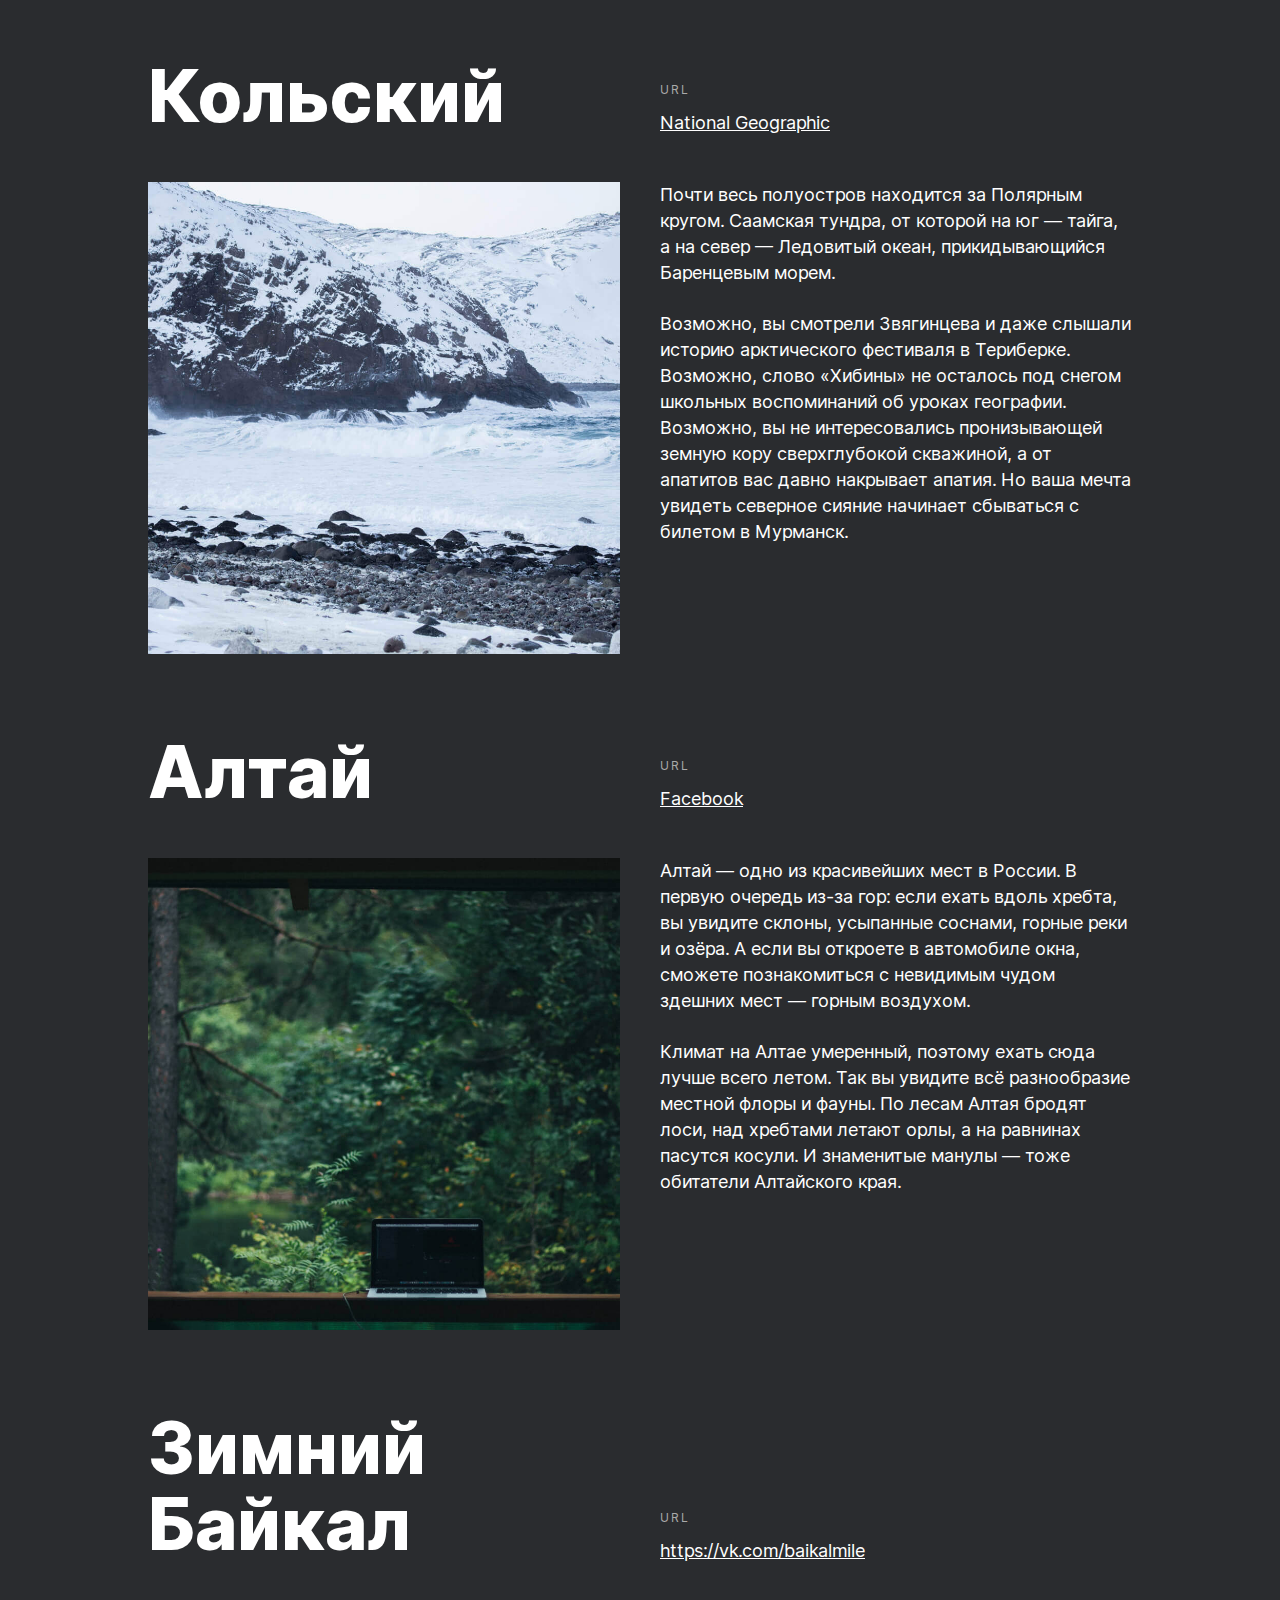
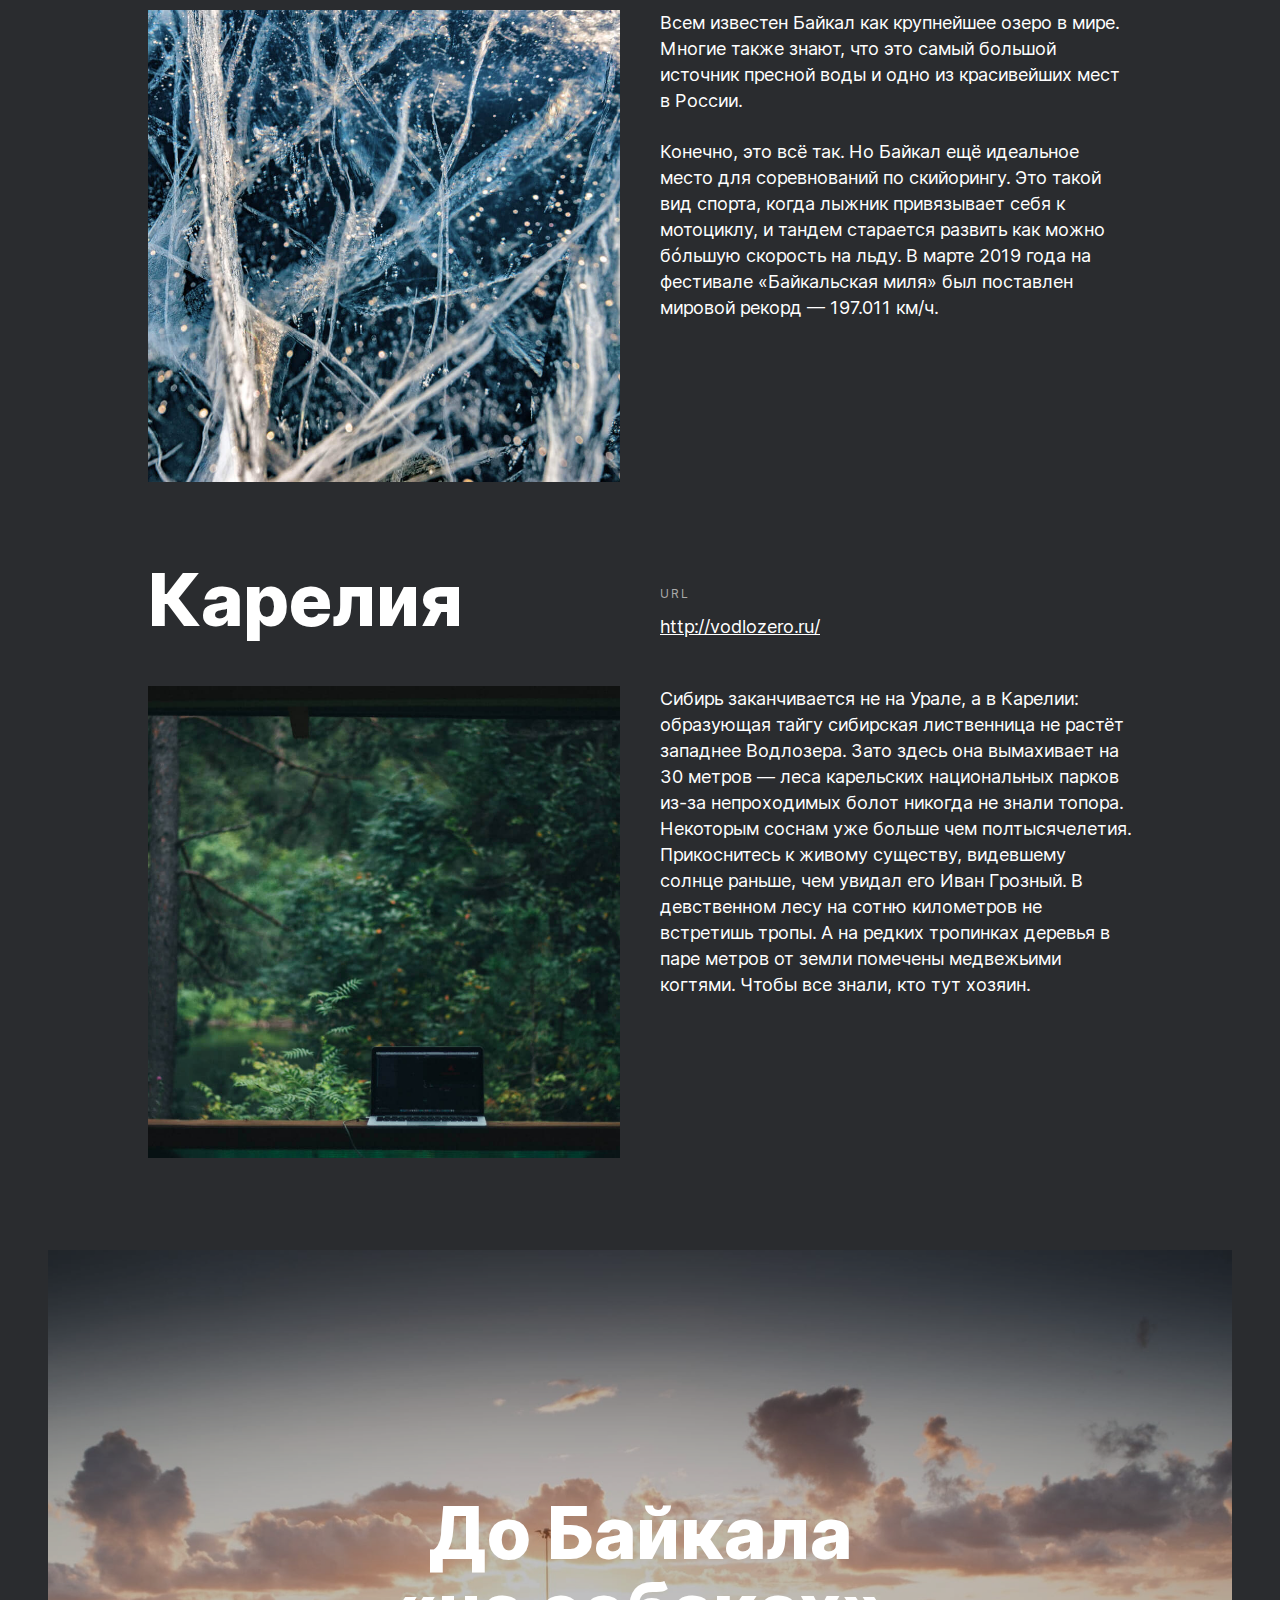
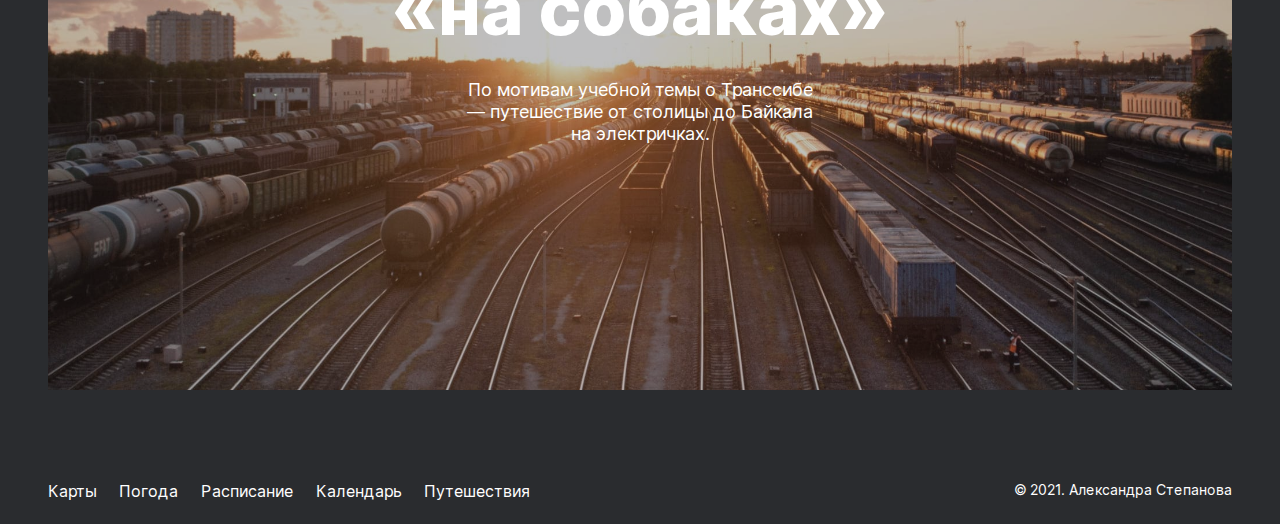
==== commit 9842e6cc: "1" ====
--- a/index.html
+++ b/index.html
@@ -164,8 +164,7 @@
 				</a>
 			</section>
 		</main>
-		<footer>
-			<div class="footer">
+		<footer class="footer">
 				<nav class="footer__links">
 					<a class="footer__link" href="https://yandex.ru/maps">Карты</a>
 					<a class="footer__link" href="https://yandex.ru/pogoda">Погода</a>
@@ -174,7 +173,6 @@
 					<a class="footer__link" href="https://travel.yandex.ru">Путешествия</a>
 				</nav>
 				<p class="footer__copyright">© 2021. Александра Степанова</p>
-			</div>
 		</footer>
 	</div>
 </body>
